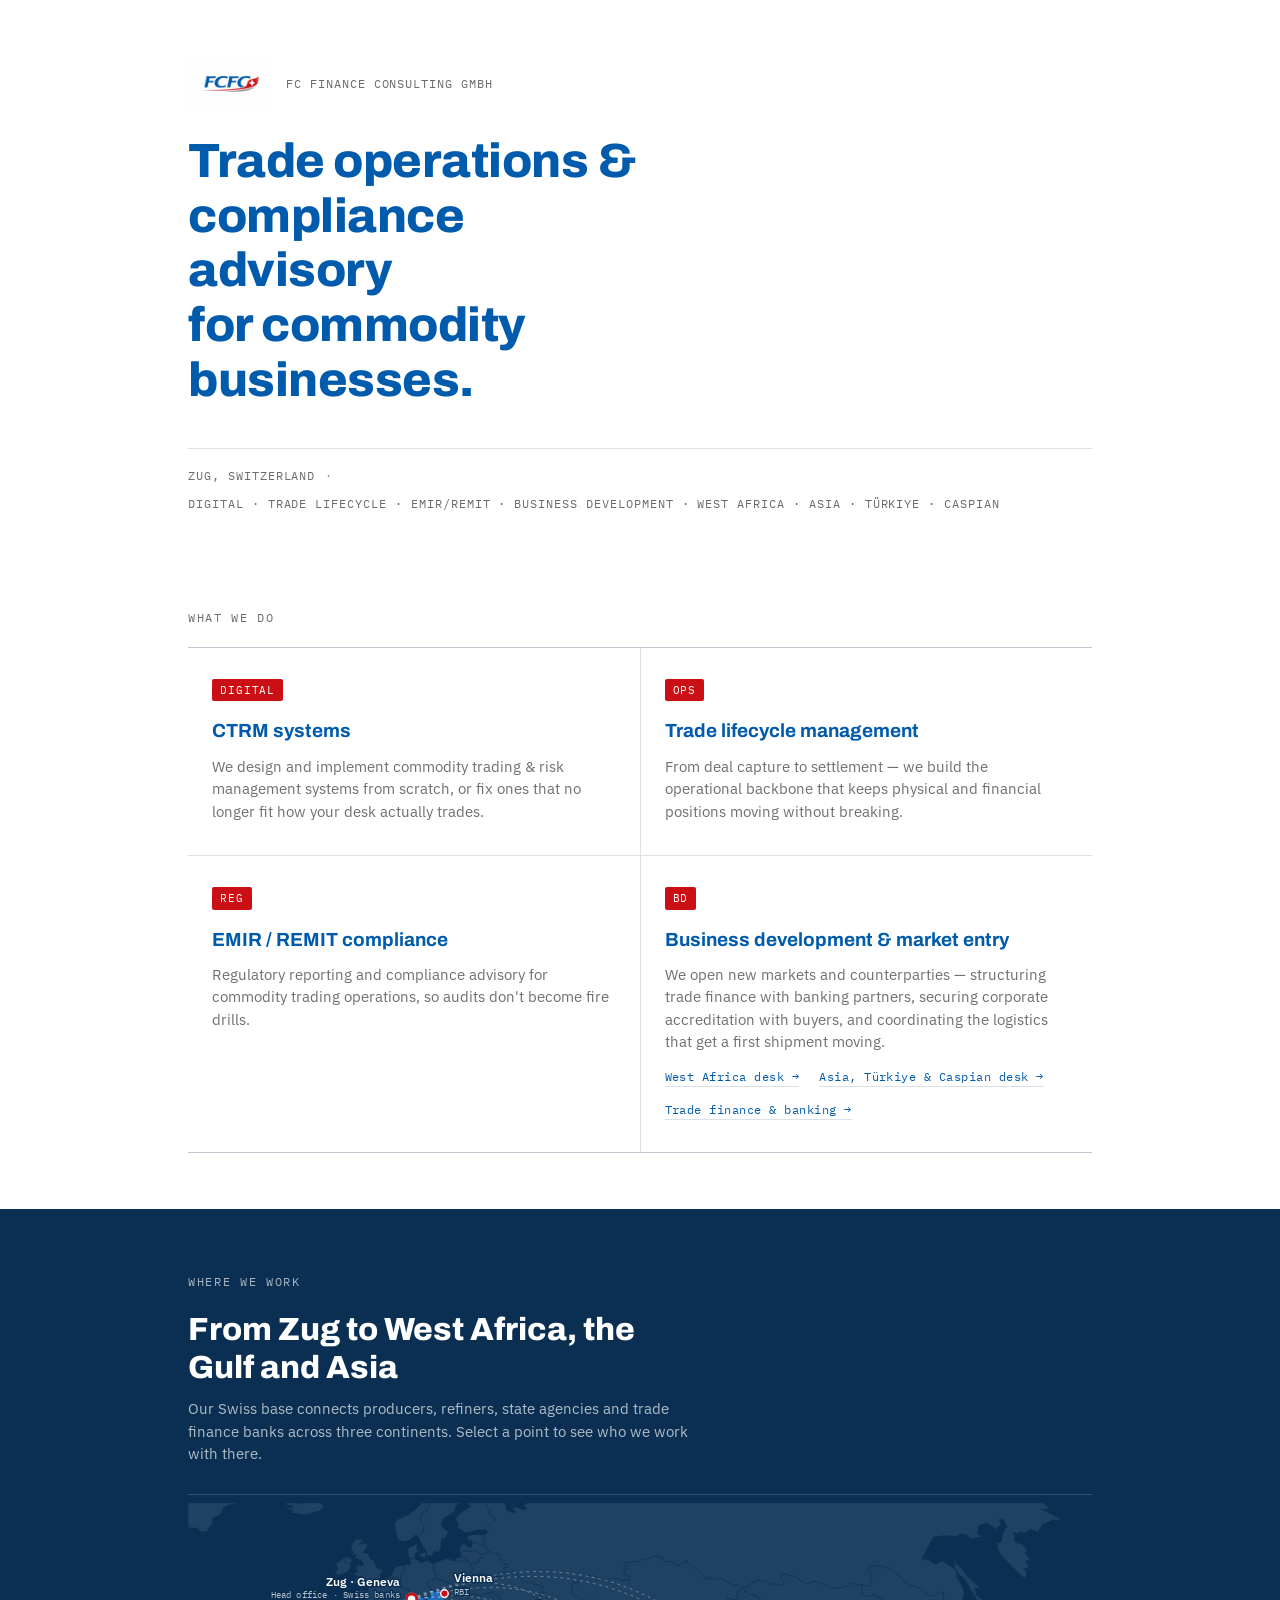
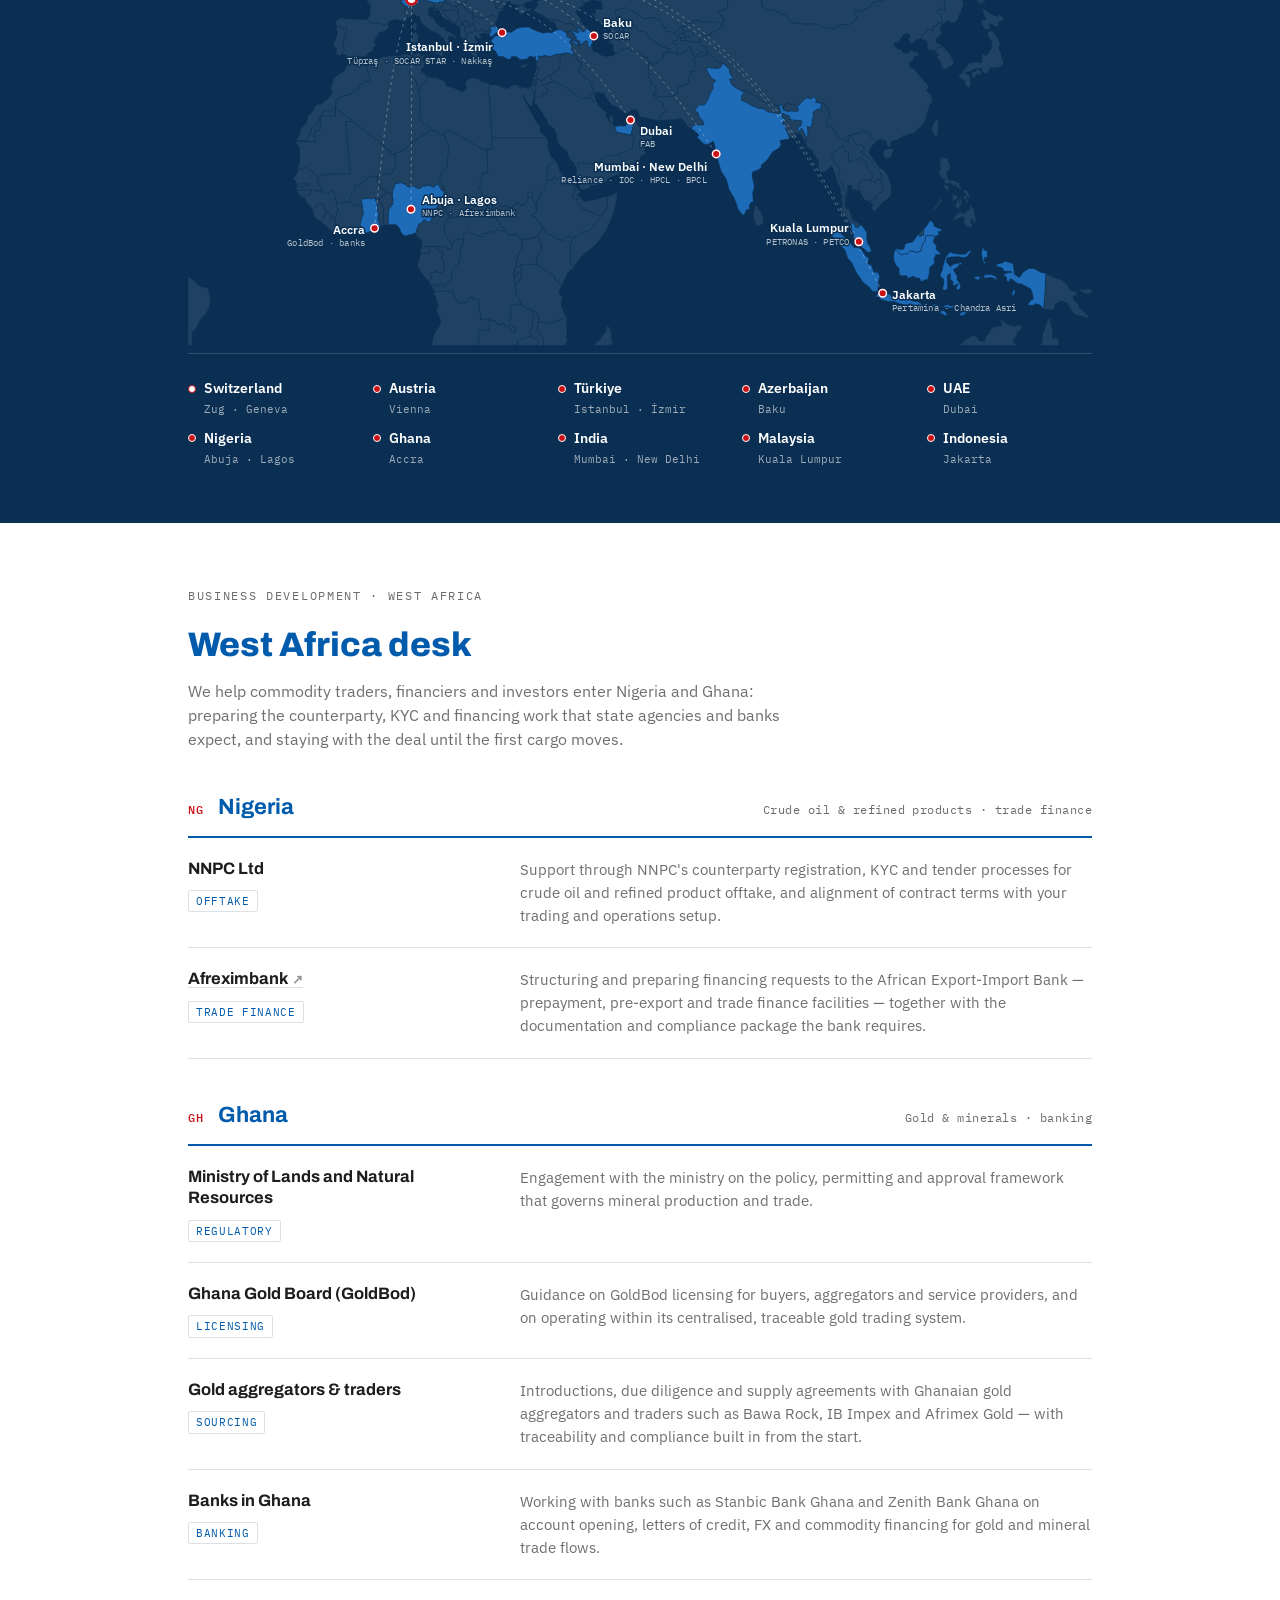
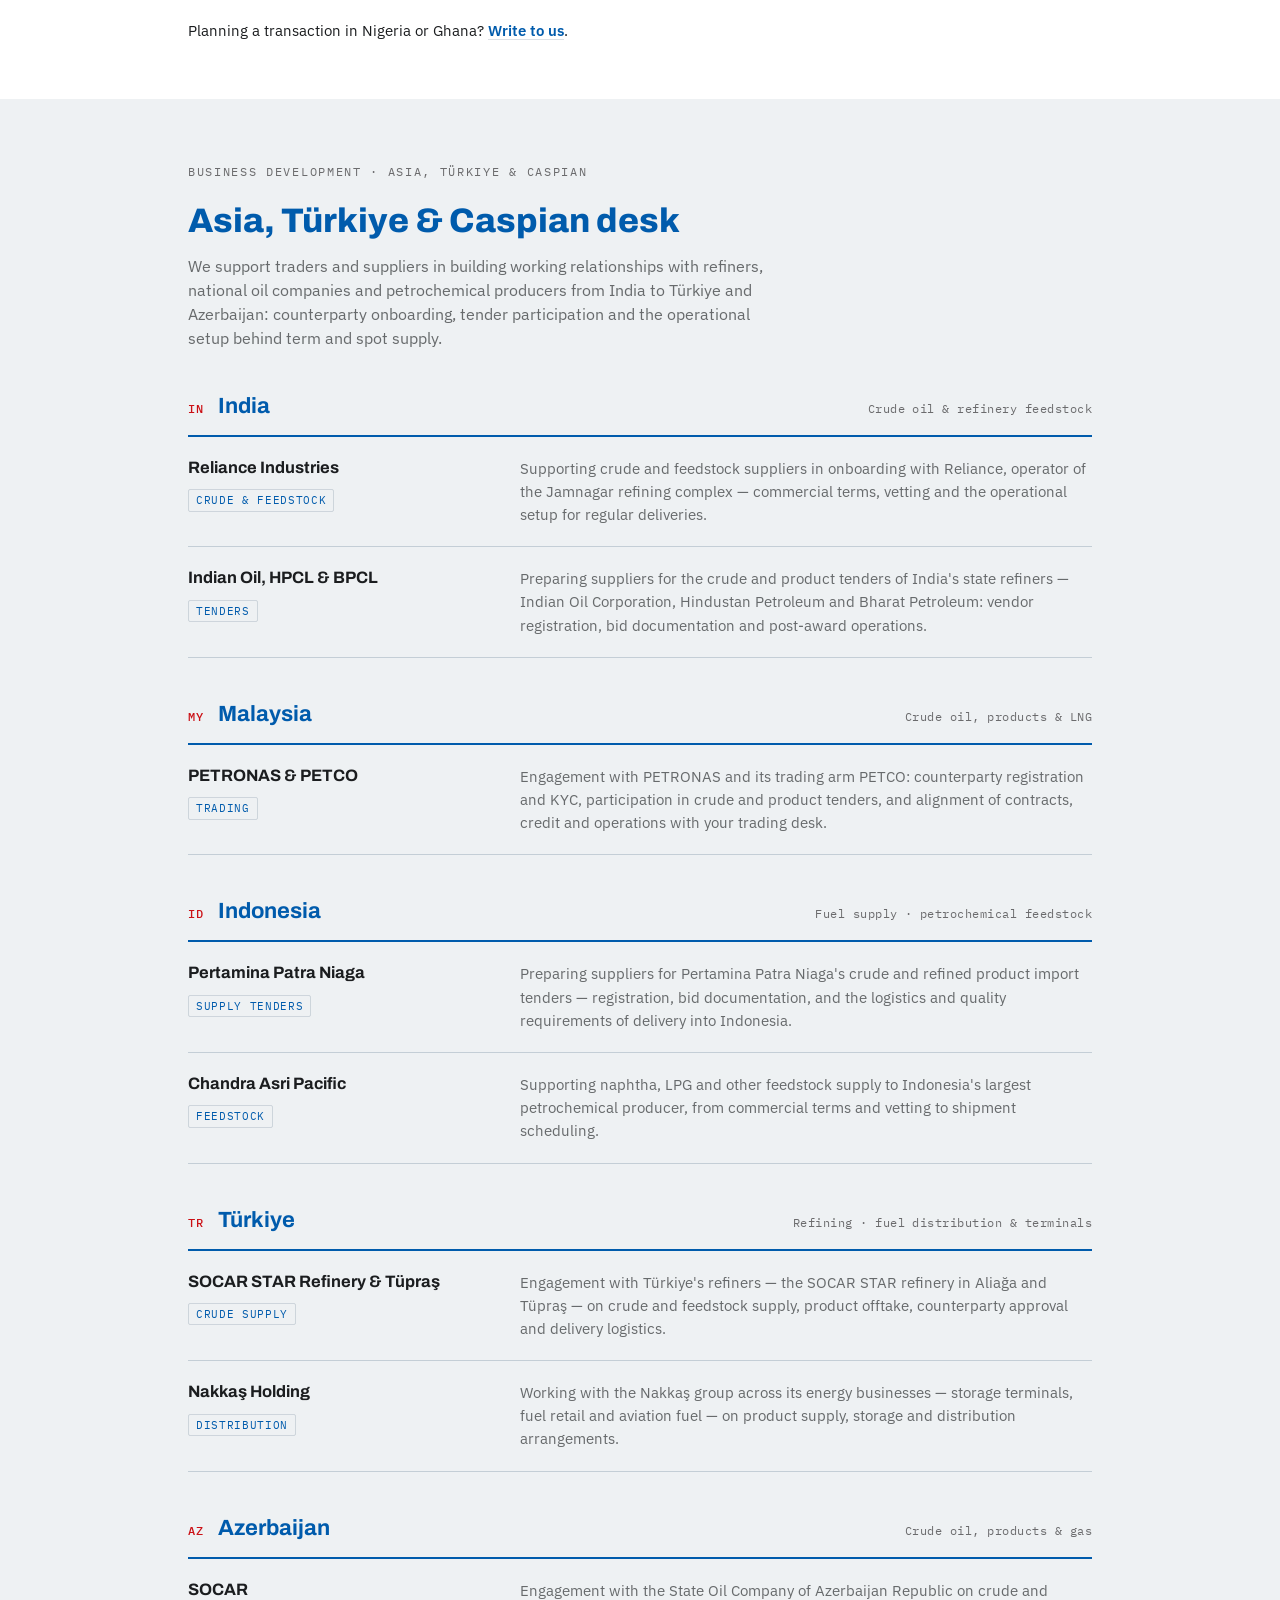
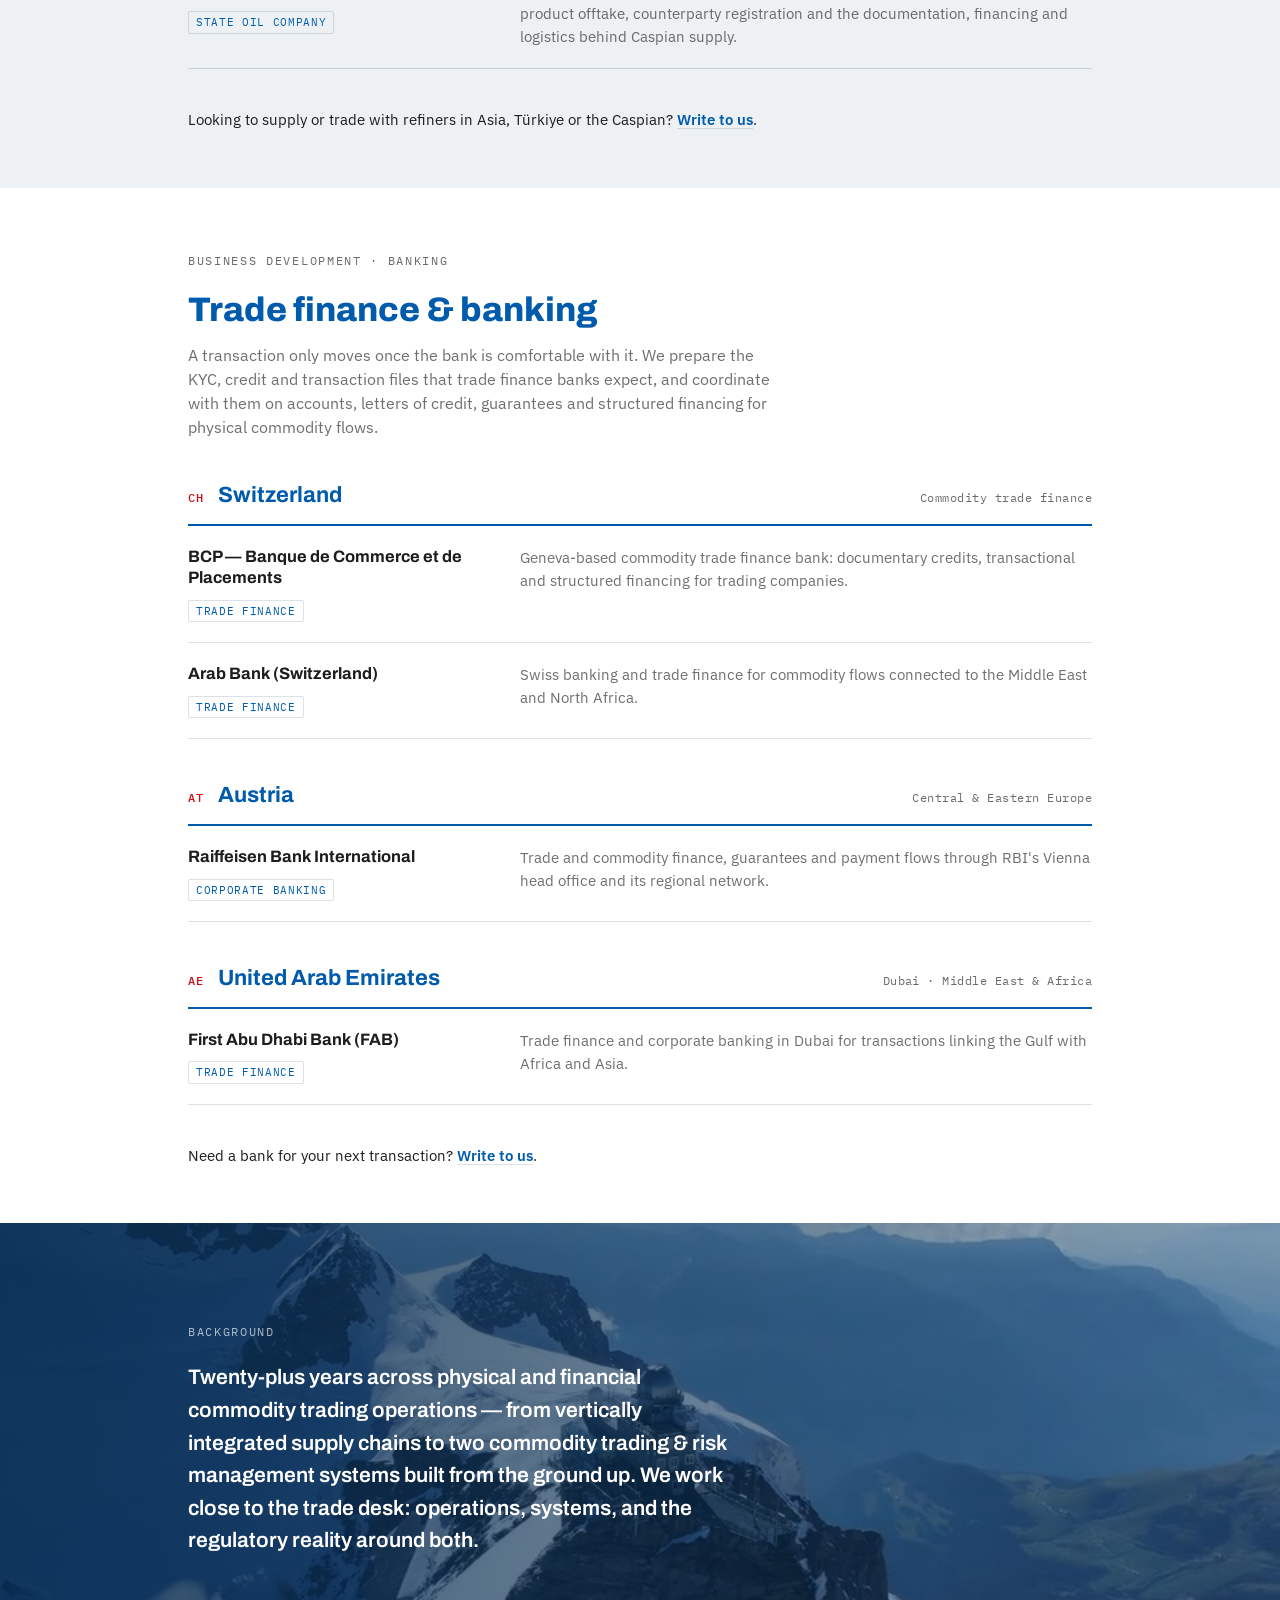
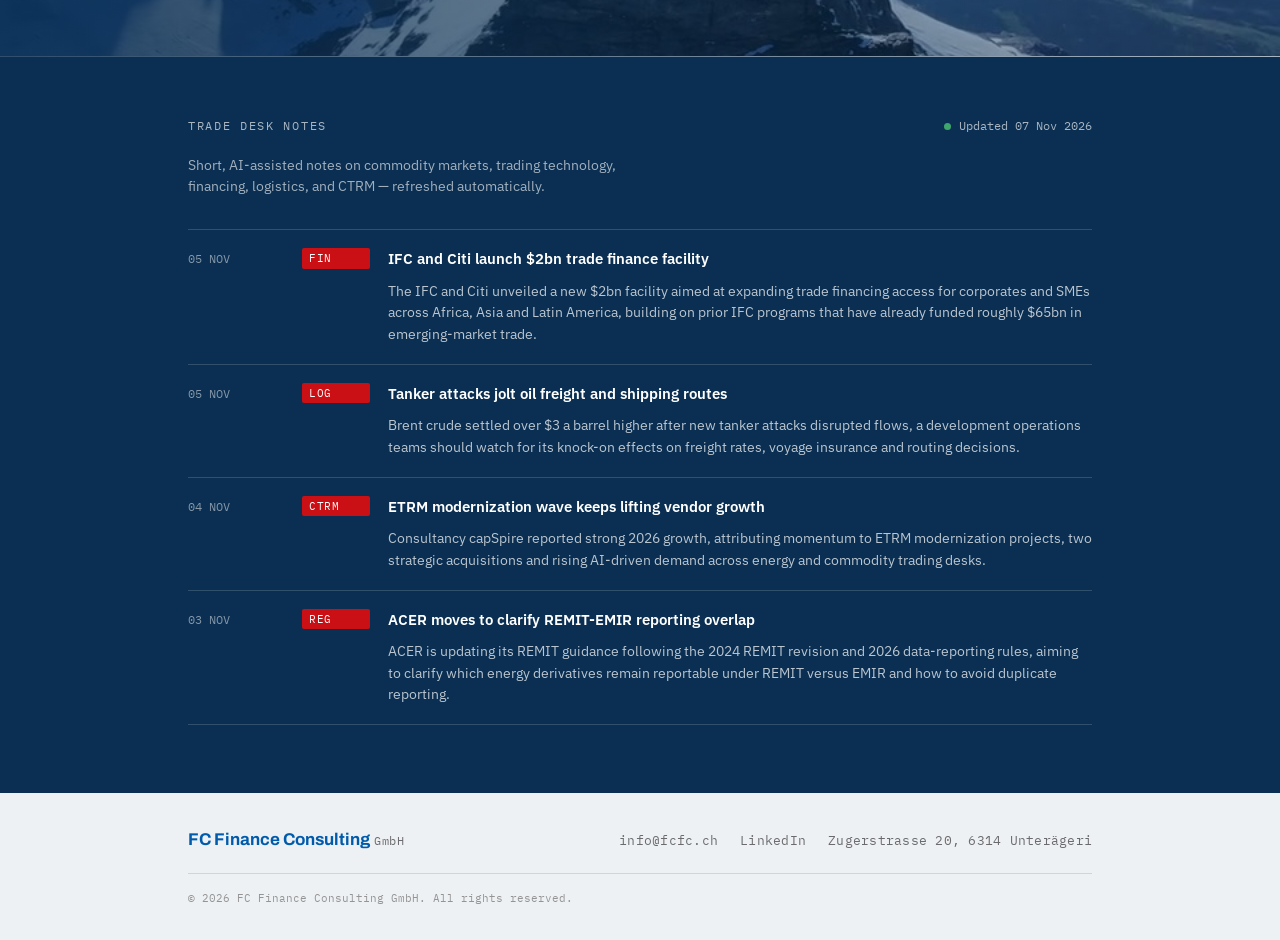
==== index.html @ 62c668e3 "Link Afreximbank to its official website Co-Authored-By: Claude Opus 5.5 <noreply@anthropic.com> Cla" ====
<!DOCTYPE html>
<html lang="en">
<head>
<meta charset="UTF-8">
<meta name="viewport" content="width=device-width, initial-scale=1.0">
<title>FC Finance Consulting GmbH — Trade Operations &amp; Compliance Advisory</title>
<meta name="description" content="FC Finance Consulting GmbH — trade operations and compliance advisory for commodity businesses. CTRM systems, trade lifecycle management, EMIR/REMIT compliance, business development in West Africa (Nigeria, Ghana) Asia (India, Malaysia, Indonesia), Türkiye and Azerbaijan; trade finance banking in Switzerland, Austria and the UAE. Zug, Switzerland.">
<link rel="preconnect" href="https://fonts.googleapis.com">
<link rel="preconnect" href="https://fonts.gstatic.com" crossorigin>
<link href="https://fonts.googleapis.com/css2?family=Archivo:wght@600;700;800&family=IBM+Plex+Sans:wght@400;500;600&family=IBM+Plex+Mono:wght@400;500&display=swap" rel="stylesheet">
<link rel="stylesheet" href="assets/style.css?v=20261107c">
<link rel="icon" href="assets/favicon/favicon.ico" sizes="any">
<link rel="icon" type="image/png" sizes="32x32" href="assets/favicon/favicon-32x32.png">
<link rel="icon" type="image/png" sizes="16x16" href="assets/favicon/favicon-16x16.png">
<link rel="apple-touch-icon" sizes="180x180" href="assets/favicon/apple-touch-icon.png">
</head>
<body>

<header class="hero">
  <div class="wrap">
    <div class="hero-top">
      <div class="brand-row">
        <img class="logo" src="assets/logo.png" alt="FCFC — FC Finance Consulting GmbH">
        <span class="logo-caption">FC Finance Consulting GmbH</span>
      </div>
      <h1 class="hero-headline">Trade operations &amp; compliance advisory<br>for commodity businesses.</h1>
    </div>
    <div class="hero-rule"></div>
    <div class="hero-meta">
      <span>ZUG, SWITZERLAND</span>
      <span class="dot">·</span>
      <span>DIGITAL · TRADE LIFECYCLE · EMIR/REMIT · BUSINESS DEVELOPMENT · WEST AFRICA · ASIA · TÜRKIYE · CASPIAN</span>
    </div>
  </div>
</header>

<main>

  <section class="services" id="services">
    <div class="wrap">
      <div class="section-label">What we do</div>
      <div class="services-grid">

        <article class="service">
          <span class="service-tag">DIGITAL</span>
          <h2>CTRM systems</h2>
          <p>We design and implement commodity trading &amp; risk management systems from scratch, or fix ones that no longer fit how your desk actually trades.</p>
        </article>

        <article class="service">
          <span class="service-tag">OPS</span>
          <h2>Trade lifecycle management</h2>
          <p>From deal capture to settlement — we build the operational backbone that keeps physical and financial positions moving without breaking.</p>
        </article>

        <article class="service">
          <span class="service-tag">REG</span>
          <h2>EMIR / REMIT compliance</h2>
          <p>Regulatory reporting and compliance advisory for commodity trading operations, so audits don't become fire drills.</p>
        </article>

        <article class="service">
          <span class="service-tag">BD</span>
          <h2>Business development &amp; market entry</h2>
          <p>We open new markets and counterparties — structuring trade finance with banking partners, securing corporate accreditation with buyers, and coordinating the logistics that get a first shipment moving.</p>
          <span class="service-links">
            <a class="service-link" href="#west-africa">West Africa desk &rarr;</a>
            <a class="service-link" href="#asia">Asia, Türkiye &amp; Caspian desk &rarr;</a>
            <a class="service-link" href="#banks">Trade finance &amp; banking &rarr;</a>
          </span>
        </article>

      </div>
    </div>
  </section>

  <section class="footprint" id="footprint">
    <div class="wrap">
      <div class="section-label light">Where we work</div>
      <h2 class="footprint-title">From Zug to West Africa, the Gulf and Asia</h2>
      <p class="footprint-sub">Our Swiss base connects producers, refiners, state agencies and trade finance banks across three continents. Select a point to see who we work with there.</p>
      <div class="map-frame">
        <svg class="map-svg" viewBox="0 0 960 470" role="img" aria-labelledby="map-title" xmlns="http://www.w3.org/2000/svg"><title id="map-title">Map of the countries and cities FC Finance Consulting works with</title><g class="m-countries"><path class="m-land" d="M370.3,383.7L371.1,384.3L389.4,396.2L389.7,399.6L396.9,405.5L394.4,412.7L394.6,416L397.8,418.1L397.9,419.6L396.5,423.2L396.7,424.9L396.3,427.7L398,431.4L399.9,437.2L401.7,438.4L397.6,441.8L392,444.1L389,444L387.1,445.8L383.6,445.9L382.3,446.7L376.3,445L372.5,445.5L371.4,437.5L369.7,434.8L368.8,433.2L363.9,432.1L361.1,430.3L357.9,429.3L355.9,428.4L353.8,426.9L351.2,419.5L348.4,416.2L347.4,412.8L348,409.8L347.1,404.4L349.2,404.2L351.1,402L353,399L354.3,397.8L354.3,395.9L353.2,394.5L352.9,392.2L354.4,391.5L354.7,388.1L352.7,384.8L354.5,384.1L360,384.1Z"/><path class="m-land" d="M156.9,216.1L156.9,216.5L156.8,217.6L156.6,226.5L140.6,226.2L140.4,241.3L135.7,241.8L134.4,244.8L135.2,253.3L115.8,253.3L114.7,255.2L115,252.7L115.1,252.8L126.2,252.3L126.8,250.2L128.9,247.5L130.8,239.4L137.8,233.1L140.3,225.7L141.8,225.2L143.5,220.6L147.6,220L149.4,220.8L151.6,220.8L153.2,219.4L156.2,219.2L156.2,216.1Z"/><path class="m-land" d="M587.4,90.5L585.5,94.3L582,94.8L584,100.5L582.4,103.1L572.8,101.2L573.2,111.5L571.2,112.8L563,115.1L570.3,125.1L567.6,126.6L569,129.9L565.9,129.1L563,127L556,126.4L548.3,126.2L546.8,126.9L539.6,124.4L537.3,125.6L537.5,129.1L529.4,127.1L526.6,127.9L526.3,130.4L523.9,131.5L518.8,135.5L517.9,139.7L516.1,139.7L514.2,137L508.3,136.8L506.1,132L503.9,132L502.8,126.2L496.2,121.9L488.5,122.4L483.3,123.2L477.7,118L473.4,115.8L465.4,111.7L464.4,111.2L453.5,114.6L458.3,136L456,136.3L451.8,131.7L448.4,130.1L443.4,131.3L441.7,133.2L441.2,131.8L441.8,129.4L440.5,127.4L434.8,125.4L431.7,120.2L428.9,118.7L428.4,116.8L432.9,117.4L432.2,113.2L435.9,112.2L440,113.1L439.6,107.5L438,103.9L433.6,104.2L429.4,102.8L424.8,105.3L420.8,106.5L418.3,105.6L418.2,102.7L414.5,98.8L411.2,99L406.6,95.1L408.3,90.8L406.7,89.7L408.9,83.5L414.2,86.7L413.8,82.6L421.4,76.5L428.2,76.4L438.9,80.2L444.7,82.5L448.7,80.1L455.7,80L462.1,82.9L462.9,81.3L469.2,81.5L469.5,78.9L461.3,75L464.7,72.3L463.4,70.7L467.1,69.3L462.8,65.5L464.2,63.6L479.7,61.7L481.3,60.3L491.4,58.3L494.4,56L502.5,57.2L506,62.9L510,61.5L516.2,63.4L517,66.5L521,66.2L529.8,60.9L528.9,62.7L536.1,66.9L551.4,81.1L552.6,78.2L559.9,81.4L565.7,80L568.5,81L571.9,84.3L575.4,85.4L578.3,87.8L583.7,87Z"/><path class="m-land" d="M458.3,136L453.5,114.6L464.4,111.2L465.4,111.7L473.4,115.8L477.7,118L483.3,123.2L488.5,122.4L496.2,121.9L502.8,126.2L503.9,132L506.1,132L508.3,136.8L514.2,137L516.1,139.7L517.9,139.7L518.8,135.5L523.9,131.5L526.3,130.4L527.8,131L524.9,134.7L528.9,136.9L531.8,135.5L538.1,138.6L533.2,142.8L529.5,142.2L527.7,142.3L526.6,140.7L526.9,138L521,139.4L520.5,143.1L519,146.3L515,146.1L514.4,148.6L518.2,150L520.2,154.4L518.9,160.3L515,159.1L512.4,159L511.8,155.4L505,152.9L499.4,150.1L495.8,147.3L489.6,143.3L486,137.3L484.2,136.2L479.2,136.5L477.2,135.3L475.7,130.7L468.8,127.6L465.6,131L462.1,133L463.5,135.9Z"/><path class="m-land" d="M910.9,393.3L919.6,397.4L928.7,400.7L932.1,403.7L934.7,406.6L935.3,410.1L943.4,413.7L944.4,416.8L939.7,417.4L940.5,421.3L944.7,425.1L947.3,431.4L950.2,431.2L949.7,433.7L953.5,434.7L951.9,435.8L956.9,438.3L956.1,440L952.8,440.4L951.7,438.9L947.5,438.2L942.5,437.4L939,433.6L936.5,430.4L934.4,425.3L928.1,422.7L923.7,424.4L920.4,426.3L920.6,430.6L916.5,432.7L913.8,431.7L908.6,431.4L910.1,412.4ZM960,394.3L959.7,394.2L960,393.8L960,394.3ZM960,413.2L959.1,413.7L956.4,415.1L953.7,415L949.7,413.4L947,411.7L947.5,409.9L952,410.8L954.8,410.3L955.7,407.5L956.4,407.4L956.7,410.5L959.6,410L960,409.5L960,413.2Z"/><path class="m-active" d="M910.9,393.3L910.1,412.4L908.6,431.4L904.6,426.6L899.6,425.5L898.2,427.1L891.8,427.3L894.3,422.5L897.6,420.9L896.8,414.6L894.7,409.7L885.2,404.7L881.1,404.2L873.7,398.8L872.1,401.7L870.1,402.2L869.1,400L869.2,397.5L865.4,394.6L870.9,392.5L874.5,392.6L874.1,391.1L866.7,391.1L864.8,387.6L860.3,386.5L858.2,383.6L865,382.2L867.6,380.3L875.7,382.7L876.5,384.9L877.7,394.3L882.8,397.8L887.2,391.6L893.1,388.1L897.6,388.1L901.9,390.1L905.5,392.2ZM827.9,430.1L828.3,431.3L828.2,433L824.5,437.4L820.1,438.7L819.5,438L820.2,436L822.7,432.4ZM875.4,418.4L875.2,414L876.2,411.9L877.4,410L878.4,411.7L878.2,414.5ZM793.9,354L791.2,359.2L795.1,364.8L794.3,367.5L800,372.9L794,373.6L792.4,377.5L792.6,382.8L787.7,386.8L787.4,392.7L785.2,401.6L784.5,399.5L778.7,402.1L776.8,398.6L773.2,398.2L770.8,396.4L764.7,398.5L763,395.6L759.6,396L755.5,395.3L754.9,387.4L752.4,385.8L750,380.8L749.3,375.7L749.8,370.3L752.8,366.4L753.7,370.3L757.2,373.6L760.4,372.4L763.7,372.9L766.6,369.9L769,369.4L773.8,371L777.9,369.8L780.3,361.7L782.2,359.6L783.7,353L789.5,353ZM852.2,394.5L857.7,396.2L859.4,400.7L855.2,398.3L851,397.8L848.1,398.2L844.6,398L845.9,394.7ZM839.4,400.3L835.9,399.2L835,396.7L840.2,396.4L841.3,398.3ZM845,365.4L845.4,368.6L848.4,369.1L848.9,371.5L848.7,376.6L846.1,376.1L845.3,379.6L847.4,382.7L846,383.4L844,379.7L842.4,372.2L843.4,367.6ZM819.9,373L825.7,372.8L830.6,368.5L831.5,369.8L827.5,375.6L823.7,376.8L818.8,375.6L810.4,375.9L806,376.8L805.3,381.2L809.8,386.4L812.5,383.7L821.9,381.7L821.5,384.4L819.3,383.6L817.1,387L812.6,389.3L817.2,396.8L816.2,398.8L820.5,405.5L820.2,409.3L817.5,411.1L815.6,409L818.3,404.2L813.2,406.5L812,404.9L812.8,402.6L809.3,399.2L809.8,393.5L806.4,395.3L806.6,402.1L806.4,410.4L803.2,411.3L801.1,409.6L802.8,404.2L802.2,398.6L800.1,398.5L798.7,394.5L800.8,390.7L801.6,386L804.2,377.2L805.3,374.8L809.5,370.5L813.5,372.2ZM803.6,438.1L797.3,434L802.1,432.8L804.6,434.6L806.2,436.4L805.7,438ZM809.8,428L813.2,427.6L817.9,425.4L816.9,428.7L809.2,430.4L802.5,429.6L802.7,427.5L806.8,426.3ZM794.4,427L797.5,426.5L798.6,429L792.7,430.2L789.1,431L786.4,430.9L788.4,427.6L791.2,427.5L792.7,425.4ZM745.9,415.7L746.5,417.7L756.1,418.3L757.4,415.9L766.5,418.7L768.1,422.5L775.6,423.6L781.5,427.1L775.6,429.3L770.2,426.9L765.7,427.1L760.5,426.7L755.9,425.6L750.2,423.4L746.5,422.8L744.4,423.5L735.3,421.1L734.6,418.6L730,418.2L733.8,412.6L739.9,412.9L743.8,415.2ZM726.1,384.5L726.9,388.5L728.6,391.8L732.3,392.3L734.7,396L733.2,403.3L732.6,412.3L727,412.5L723,407.6L716.7,402.8L714.7,399.3L711,394.5L708.6,390.1L704.8,381.9L700.4,377.1L698.9,372L696.9,367.5L692.3,363.8L689.6,358.8L685.7,355.5L680.2,349.1L679.7,346.1L682.9,346.4L690.8,347.5L695.4,353.2L699.5,357.2L702.3,359.6L707.2,365.9L712.4,366L716.7,370L719.6,374.9L723.5,377.5L721.4,382.3L724.3,384.3Z"/><path class="m-land" d="M347.1,404.4L348,409.8L347.4,412.8L348.4,416.2L351.2,419.5L353.8,426.9L351.9,426.3L345.1,427.3L343.7,428L342.2,431.7L343.3,434.3L342.2,441.2L341.4,447.1L342.8,448.1L346.2,450.4L347.6,449.3L347.8,455.6L344,455.6L342.1,452.4L340.3,449.9L336.4,449.1L335.4,446L332.3,447.9L328.3,447L326.7,444.4L323.5,443.8L321.1,444L320.9,442.2L319.2,442L316.9,441.7L313.8,442.5L311.6,442.4L310.3,442.9L310.7,436L309.1,433.8L308.8,430.2L309.6,426.7L308.6,424.4L308.5,420.7L302.4,420.8L302.9,418.7L300.3,418.7L300,419.7L296.9,420L295.6,423.4L294.8,424.8L292.1,424L290.4,424.8L287.1,425.3L285.2,422.2L284,420.3L282.6,416.8L281.4,412.5L266.5,412.4L264.7,413.1L263.3,413L261.2,413.8L260.5,412L261.8,411.4L262,408.8L262.8,407.3L264.6,406.1L266,406.7L267.7,404.4L270.5,404.5L270.8,406.1L272.6,407.2L275.6,403.5L278.6,400.7L279.9,398.8L279.7,394L281.9,388.3L284.2,385.3L287.6,382.5L288.2,380.6L288.3,378.5L289.1,376.5L288.8,373.1L289.5,368L290.4,364.3L291.9,361.2L292.2,357.7L292.6,353.6L294.6,350.6L297.3,348.7L301.5,350.7L304.7,352.9L308.4,353.5L312.1,354.6L313.6,351.1L314.3,350.6L316.6,351.2L322.2,348.3L324.2,349.5L325.9,349.3L326.6,347.9L328.5,347.4L332.3,348L335.5,348.2L337.1,347.6L340.3,352.4L342.5,353.1L343.9,352.1L346.2,352.5L349,351.3L350.2,353.8L354.7,357.6L354.5,364.5L356.5,365.3L354.9,367.3L352.9,368.9L351,371.9L350,374.6L349.7,379.3L348.5,381.6L348.5,386L347,387.6L346.8,391.1L346.1,391.5L345.6,394.7L346.9,397.4Z"/><path class="m-land" d="M409.1,388L406.1,383.1L406,361.9L410.3,355.2L411.7,353.4L414.9,353.3L419.3,349.2L425.9,348.9L439.7,331.4L443.1,326.5L445.2,322.9L445.1,319.9L444.8,313.9L444.8,311.5L444.8,311.4L446.4,311.3L448.7,310.5L451.3,309.9L453.6,307.9L455.5,307.8L455.7,309.5L455.4,312.9L455.5,315.9L454.5,318.1L453.4,324.4L451.2,330.9L448.3,338.4L444.2,346.9L440,353.5L434.2,361.5L429.1,366.2L421.6,372L416.9,376.4L411.4,383.5L410.2,386.6Z"/><path class="m-land" d="M396.9,405.5L389.7,399.6L389.4,396.2L371.1,384.3L370.3,383.7L370.2,377.5L371.7,375.1L374.2,371.3L376,367L373.7,360.3L373.1,357.4L370.7,353.3L373.7,349.8L377.1,346L379.7,346.9L379.8,350.2L381.5,352.1L385,352.1L391.5,357.1L393.1,357.2L394.3,357L395.4,357.7L398.8,358.2L400.2,355.7L404.8,353.3L406.9,355.2L410.3,355.2L406,361.9L406.1,383.1L409.1,388L405.5,390.3L404.3,392.7L402.4,393.2L401.6,397.3L400,399.6L398.9,403.5Z"/><path class="m-land" d="M322.8,330L318.9,327.5L317.1,325.8L316.8,324L317.5,321.6L317.5,319.2L314.5,315.5L313.9,313L313.9,311.6L312,309.9L311.9,306.5L310.8,304.2L309.1,304.5L309.5,302.4L310.7,300L310.1,297.5L311.7,295.7L310.6,294.4L311.9,290.7L314,286.4L318.4,286.8L317.3,263.6L317.3,261.1L323,261.1L322.5,249.3L342.3,249.3L361.5,249.3L381,249.3L383,255.1L382,256.2L383.1,262.2L385.3,269.2L387.3,270.7L390.1,272.8L387.8,276.2L384.2,277.2L382.7,279L382.4,282.9L380.6,291.5L381.3,293.8L380.7,298.8L378.9,304.6L375.9,307.5L373.9,312L373.5,314.4L371.2,316L369.9,322.1L370.1,327.4L369.9,322.8L369.2,322.7L369.2,319.8L368.5,317.8L365.9,315.5L365.2,311.3L365.6,306.9L363.3,306.5L363,307.8L360,308.1L361.2,309.9L361.8,313.4L359.1,316.6L356.7,320.8L354.1,321.4L349.8,318L348,319.2L347.5,320.9L344.9,322L344.8,323.2L339.8,323.2L339,322L335.4,321.8L333.6,322.8L332.2,322.3L329.6,318.9L328.7,317.3L325.1,318.1L323.7,320.8L322.5,326L320.8,327.1L319.3,327.8Z"/><path class="m-land" d="M317.3,263.6L318.4,286.8L314,286.4L311.9,290.7L310.6,294.4L311.7,295.7L310.1,297.5L310.7,300L309.5,302.4L309.1,304.5L310.8,304.2L311.9,306.5L312,309.9L313.9,311.6L313.9,313L310.7,314L308.2,316.4L304.7,322.8L300,325.5L295.1,325.1L293.7,325.6L294.3,327.7L291.7,329.8L289.6,332L283.2,334.3L282,332.9L281.1,332.8L280.2,334.3L276.1,334.8L276.8,333.2L275.2,329.2L274.5,326.7L272.3,325.7L269.3,322.3L270.3,319.6L272.6,320.2L274,319.7L276.8,319.8L274,314.5L274.2,310.6L273.8,306.7L271.7,303L272.2,300.2L269,300.1L268.9,296.3L266.8,294.1L268.8,286.4L275.1,280.9L275.2,273.3L276.8,261.3L277.8,258.8L275.7,256.8L275.6,254.9L273.7,253.4L272.2,244.3L277.1,241.1L297.2,252.3Z"/><path class="m-land" d="M297,61.8L289.1,61.9L283.7,61.3L284.4,58.8L290.1,57.1L294.7,58L296.7,58.9L296.4,60.4ZM817,65.3L822.4,70.6L826.2,76.1L831.9,81.8L843,91.8L835.2,90L837.7,98.2L845.7,104L848,108L842.5,104.6L842.2,109L838.5,104.2L835.6,98.6L831.2,92.5L829.5,88.2L824.6,80.7L818.3,75.1L813.3,67.5L815.5,65L811.9,62.4L813.2,61.6ZM335.9,0L336.4,0.2L337.2,2.6L338.6,7.9L344.1,9.4L347.6,10.8L347.5,8.3L344.6,6.1L346.6,4.1L357,7.3L360.1,6.1L356.4,2.3L360,0L908.4,0L908.4,0L914.4,5L914.4,5L914.4,5L914.4,5L911.9,7.2L906.3,6.9L913.1,9.6L920.3,13.9L923.7,15.3L926.6,17.4L927.1,18.8L918.3,17.7L911.2,21.6L908.2,22.3L905.8,26L903.2,29.2L904.1,31.6L894.5,28L887.9,32.1L884.1,30.2L882.3,32.4L876.1,31.7L878.1,35.2L877.9,40.4L880.1,42.6L886,43.8L892.5,51.7L888.8,52L890.9,56.5L894.7,58.9L889.6,61.7L893.3,68.1L887.9,69.4L891,75.1L888.7,80.3L884.1,76.5L876,68.3L863.7,56L859.3,48.4L860.1,45.2L858.1,42.7L863.5,41.4L864.8,34.7L866.8,29.2L870,25L865.9,17.5L861.4,18L863.3,22.3L858.5,28.1L848.9,21.6L840.1,23.4L838,32.3L844.4,35.6L836.4,37L830.4,37.5L827.3,33.7L820.1,32.8L817.3,35.5L803.8,34.6L791.4,36.1L786.2,46.7L779.4,59.6L786.6,60.3L791.2,63.8L796.3,65L797.1,62.2L802.1,62.6L812.7,68.7L816.2,73.4L816.6,79L820.7,85.8L824.5,94.8L822.7,103.1L823.6,107.1L821.2,113.8L818.7,120.4L817.6,123.9L813.2,127.2L810.3,127.3L806,124.5L802,128.7L802.2,130.7L802.2,130.7L801.1,129.7L799.6,126.7L801.8,126.6L799,119.7L795.2,114.8L798,112.7L804.1,113.8L804.1,108.2L802,101.9L802.6,99.8L801.9,94.7L795.5,96.3L792.9,98.6L786.1,98.6L781.2,93.2L773.6,89.2L764.8,87.4L759.8,81.9L756.2,78.4L753.1,76L746.9,70.3L741.8,68.3L734.2,66.6L728.6,66.8L723.8,67.8L721.9,70.6L725.1,71.9L727,75L725.6,76.8L725,82.7L726.5,85.2L722.2,88.8L715.7,86.7L710.7,87.1L707.4,85.2L704.4,84.6L700,88.6L694.6,89.6L691.3,91L685.2,90L681.1,90.1L677,87.2L671.3,84.5L666.5,83.7L661.3,84.5L657.6,85.5L650.2,83.1L647.3,78.9L641.4,77.5L637.1,76.8L631.1,74.5L629.3,80.3L632.7,83.6L630.2,87.6L623.1,86.2L618.6,86L614.5,83.3L609.9,83.2L605.3,81.5L599.7,84.2L593.3,89L589,90L587.4,90.5L583.7,87L578.3,87.8L575.4,85.4L571.9,84.3L568.5,81L565.7,80L559.9,81.4L552.6,78.2L551.4,81.1L536.1,66.9L528.9,62.7L529.8,60.9L521,66.2L517,66.5L516.2,63.4L510,61.5L506,62.9L502.5,57.2L494.4,56L491.4,58.3L481.3,60.3L479.7,61.7L464.2,63.6L462.8,65.5L467.1,69.3L463.4,70.7L464.7,72.3L461.3,75L469.5,78.9L469.2,81.5L462.9,81.3L462.1,82.9L455.7,80L448.7,80.1L444.7,82.5L438.9,80.2L428.2,76.4L421.4,76.5L413.8,82.6L414.2,86.7L408.9,83.5L406.7,89.7L408.3,90.8L406.6,95.1L411.2,99L414.5,98.8L418.2,102.7L418.3,105.6L420.8,106.5L419.4,110L415.2,110.9L411.9,116.8L417,122.3L417.3,126.2L423.6,133.1L421.2,135.4L420.7,136.9L418.6,136.5L414.8,133L413.5,132.8L410.3,131.4L408.5,129L404,127.8L401.4,128.7L400.4,127.7L393.7,124.9L386.8,123.9L382.7,123L382.3,123.6L375.7,118.8L370.2,116.6L365.7,113.2L368.9,112.3L371.9,107.5L369,105.2L375.3,102.8L374.9,101.6L371,102.5L370.8,100L372.8,98.4L377.1,98L377.4,96.1L375.9,92.9L377.2,89.9L376.8,88.3L369.9,86.4L367.4,86.5L364.2,83.9L360.9,84.8L355,82.8L354.9,81.7L352.9,79.2L349.4,78.9L348.7,77.2L349.6,76.1L346.3,72.9L341.9,73.4L340.5,73.2L339.6,74.4L337.9,74.2L336.3,70.6L335,68.8L335.8,68.3L339.3,68.4L340.8,67.2L339.3,65.8L336.2,64.8L336.3,63.8L334.4,62.8L331.1,59.1L331.8,57.7L330.9,55.1L326.6,53.8L324.4,54.4L323.6,53.1L318.9,51.7L317,48.5L316.3,45.8L314.1,44.6L315.6,42.9L313.6,37.8L316,34.7L315.3,33.8L319.5,30.9L314.7,28.3L322.3,21.6L325.5,18.5L326.5,15.9L319.9,12.3L320.9,8.9L316.5,5.1L318.3,0.7L317.6,0L335.9,0ZM350.4,109L351.4,107.6L354.8,108.8L356.3,109L357,110.2L357.7,110.4L357.9,110.8L360.3,112.2L364.9,111.9L364.3,113.9L359.4,114.9L353.7,118.3L351,117.1L351.7,114.4L346.5,112.7L347.1,111.6L351.2,109.7Z"/><path class="m-land" d="M257.6,0L253,5.9L254.6,7.7L253.4,9.7L249.5,9.7L247.2,14.5L248,21.5L250.8,24.1L249.9,30.4L246.7,34L245.1,37.1L242.1,33.8L234.2,40.1L228.6,41.3L222.8,38.6L221.1,32.8L219.4,20.6L223,17.2L233.5,12.8L241.1,7.5L247.8,0.3L248.1,0L257.6,0Z"/><path class="m-land" d="M53.8,0L53.1,0.1L47.5,1.3L41.5,2.5L37.3,5.7L36.3,9.3L33.3,12.7L25.7,16.8L26.2,20.9L23.3,25.3L19.8,30.5L13.9,30.8L9,26.5L0.8,26.4L0,25.7L0,0Z"/><path class="m-land" d="M827.9,430.1L828.6,428.7L833,427.4L836.6,427.2L838.2,426.5L840,427.2L838.1,428.8L832.6,431.4L828.2,433L828.3,431.3Z"/><path class="m-land" d="M0,396.7L4.8,399.8L11.3,406.3L15.2,408L19.5,408.2L21.4,410.1L23.2,417.5L24.1,421.1L22.4,430.7L19.9,434.5L13.1,442.7L10.1,449.3L6.6,454.4L5.3,454.5L4.1,458.8L5,469.8L4.9,470L0,470Z"/><path class="m-land" d="M226.5,89.1L228.7,90.6L235.1,91.6L233,95.5L232.6,99.6L231.4,100.5L229.3,100L229.5,101.5L226.3,104.7L226.3,107.3L228.4,106.4L230,108.9L229.9,110.5L231.3,112.7L229.8,114.4L231.1,118.9L233.6,119.6L233.1,122.1L229.1,125.4L220,123.8L213.3,125.7L212.8,129.2L207.5,130L202.3,127.3L200.6,128.6L192.2,126L190.4,123.7L192.8,120.2L193.7,108.8L189.1,102.7L185.8,99.8L179,97.7L178.6,93.5L184.4,92.3L191.9,93.7L190.5,87.3L194.7,89.7L205,85.3L206.3,80.7L210.1,79.6L210.8,81.5L212.8,81.6L214.9,83.9L218.1,86.6L220.3,86.1L224.3,88.7L225.3,89.2ZM239.3,128.3L242.2,126.1L243.2,131.1L241.8,135.6L239.7,134.4L238.5,130.5Z"/><path class="m-land" d="M346,470L346.5,469.6L350.3,468.8L350.4,470L346,470Z"/><path class="m-land" d="M115.4,298.7L113.4,294.1L111,292L113.2,290.9L115.7,286.8L116.9,283.8L118.7,281.9L121.2,282.4L123.6,281.1L126.4,281.1L128.8,282.8L132,284.3L135,288.6L138.2,292.7L138.4,296.3L139.3,299.7L141.2,301.3L141.6,303.6L141.4,305.4L140.6,305.7L137.9,305.3L137.5,305.9L136.4,306L132.8,304.6L130.4,304.6L121.2,304.3L119.8,305L118.1,304.8L115.5,305.7L114.7,301.2L119.3,301.4L120.5,300.6L121.4,300.5L123.3,299.2L125.4,300.4L127.6,300.5L129.8,299.2L128.8,297.5L127.1,298.5L125.6,298.4L123.6,297L122,297.1L120.9,298.5Z"/><path class="m-land" d="M141.4,305.4L141.6,303.6L141.2,301.3L139.3,299.7L138.4,296.3L138.2,292.7L139.9,291.6L140.8,288.2L142.4,288L145.9,289.6L148.7,288.5L150.6,288.9L151.4,287.6L171.4,287.5L172.6,283.4L171.7,282.7L169.5,257.3L167.5,232L175,231.9L191.4,244.7L208.1,257.5L209.3,260.3L212.4,261.9L214.7,262.9L214.8,266.6L220.3,266.1L220.4,279.6L217.7,283.5L217.2,287.1L212.8,288L206,288.5L204.2,290.6L201,290.8L197.8,290.9L196.5,289.7L193.7,290.6L189.1,293L188.1,294.8L184.2,297.5L183.5,299L181.4,300.2L179,299.4L177.7,300.8L176.9,304.8L172.9,309.7L173,311.7L171.6,314.1L171.9,317.5L169.9,318.4L168.7,319.1L167.9,316.6L166.5,317.3L165.6,317.2L164.7,318.9L160.8,318.8L159.4,317.9L158.7,318.5L157.2,316.8L157.5,315.1L156.9,314.4L155.8,314.9L156,313L157,311.5L155,309.1L154.4,307.5L153.3,306.2L152.3,306L151.1,306.9L149.5,307.6L148.1,308.9L145.9,308.4L144.6,306.9L143.7,306.8L142.4,307.5L141.6,307.5Z"/><path class="m-land" d="M114.7,255.2L115.8,253.3L135.2,253.3L134.4,244.8L135.7,241.8L140.4,241.3L140.6,226.2L156.6,226.5L156.8,217.6L175,231.9L167.5,232L169.5,257.3L171.7,282.7L172.6,283.4L171.4,287.5L151.4,287.6L150.6,288.9L148.7,288.5L145.9,289.6L142.4,288L140.8,288.2L139.9,291.6L138.2,292.7L135,288.6L132,284.3L128.8,282.8L126.4,281.1L123.6,281.1L121.2,282.4L118.7,281.9L116.9,283.8L116.6,280.6L118,277.7L118.8,272.2L118.4,266.4L117.9,263.5L118.4,260.6L117.2,257.8Z"/><path class="m-land" d="M212.6,341.6L208.5,342.2L207.2,338.2L207.5,324.8L206.4,323.6L206.2,320.7L204.5,318.7L203,316.9L203.6,313.9L205.3,313.2L206.3,310.6L208.8,310.1L209.9,308.3L211.6,306.6L213.4,306.6L217.2,310L217,311.9L218.2,315.4L217.2,317.8L217.7,319.3L215.3,322.9L213.7,324.7L212.8,328.4L212.9,332.1Z"/><path class="m-land" d="M272.2,244.3L273.7,253.4L275.6,254.9L275.7,256.8L277.8,258.8L276.8,261.3L275.2,273.3L275.1,280.9L268.8,286.4L266.8,294.1L268.9,296.3L269,300.1L272.2,300.2L271.7,303L270.3,303.3L270.2,305.2L269.3,305.3L265.8,298.9L264.6,298.6L260.7,301.9L256.8,300.2L254.1,299.9L252.7,300.7L249.7,300.5L246.8,303L244.3,303.2L238.2,300.1L235.8,301.6L233.3,301.5L231.4,299.3L226.3,297.1L221,297.8L219.7,299L219,302.4L217.5,304.8L217.2,310L213.4,306.6L211.6,306.6L209.9,308.3L210,304.3L204.2,303L204.1,300.2L201.2,296.3L200.6,293.7L201,290.8L204.2,290.6L206,288.5L212.8,288L217.2,287.1L217.7,283.5L220.4,279.6L220.3,266.1L227.2,263.4L241.4,251.9L258.1,240.7L266,243.2L268.8,246.5Z"/><path class="m-active" d="M212.6,341.6L212.9,332.1L212.8,328.4L213.7,324.7L215.3,322.9L217.7,319.3L217.2,317.8L218.2,315.4L217,311.9L217.2,310L217.5,304.8L219,302.4L219.7,299L221,297.8L226.3,297.1L231.4,299.3L233.3,301.5L235.8,301.6L238.2,300.1L244.3,303.2L246.8,303L249.7,300.5L252.7,300.7L254.1,299.9L256.8,300.2L260.7,301.9L264.6,298.6L265.8,298.9L269.3,305.3L270.2,305.2L272.2,307.5L271.7,308.6L271.4,310.5L267.3,315L266,318.8L265.3,321.8L264.2,323.1L263.3,327.2L260.6,329.6L259.8,332.6L258.7,334.9L258.3,337.4L254.8,339.3L252,336.9L250.1,337L247.1,340.4L245.6,340.5L243.2,346.1L242,350.3L236.7,352.4L234.8,352.1L232.9,353.4L228.8,353.2L226.1,349.6L224.5,345.4L220.9,341.5L217.1,341.6Z"/><path class="m-land" d="M271.7,303L273.8,306.7L274.2,310.6L274,314.5L276.8,319.8L274,319.7L272.6,320.2L270.3,319.6L269.3,322.3L272.3,325.7L274.5,326.7L275.2,329.2L276.8,333.2L276.1,334.8L273.6,340.7L272.4,341.8L272,346.3L272.5,348.7L272.1,350.5L274.5,353.5L275,355.6L276.8,358.7L279.2,360.5L279.4,363.2L279.9,364.9L279.6,368.1L275.6,366.7L271.5,365.1L265.1,364.9L264.5,364.6L261.5,365.3L258.4,364.6L256,364.9L247.8,364.8L248.5,360.2L246.5,356.3L244.2,355.3L243.2,352.7L241.9,351.9L242,350.3L243.2,346.1L245.6,340.5L247.1,340.4L250.1,337L252,336.9L254.8,339.3L258.3,337.4L258.7,334.9L259.8,332.6L260.6,329.6L263.3,327.2L264.2,323.1L265.3,321.8L266,318.8L267.3,315L271.4,310.5L271.7,308.6L272.2,307.5L270.2,305.2L270.3,303.3Z"/><path class="m-land" d="M203.6,313.9L203,316.9L204.5,318.7L206.2,320.7L206.4,323.6L207.5,324.8L207.2,338.2L208.5,342.2L204.4,343.5L203.3,341.4L202,337.7L201.6,334.8L202.7,329.6L201.4,327.4L200.9,322.8L200.9,318.6L198.8,315.6L199.2,313.7Z"/><path class="m-active" d="M199.2,313.7L198.8,315.6L200.9,318.6L200.9,322.8L201.4,327.4L202.7,329.6L201.6,334.8L202,337.7L203.3,341.4L204.4,343.5L196.5,346.9L193.7,348.9L189.2,350.6L184.7,349L184.9,346.6L182.7,341.6L184.1,335L186.2,330.1L184.9,321.8L184.2,317.4L184.3,314.1L193,313.8L195.3,314.2L196.9,313.3Z"/><path class="m-land" d="M158.7,318.5L159.4,317.9L160.8,318.8L164.7,318.9L165.6,317.2L166.5,317.3L167.9,316.6L168.7,319.1L169.9,318.4L171.9,317.5L174.2,318.8L175.1,320.7L177.3,322L179.1,320.5L181.4,320.3L184.9,321.8L186.2,330.1L184.1,335L182.7,341.6L184.9,346.6L184.7,349L182.4,349L178.9,347.9L175.6,347.9L169.7,349L166.1,350.6L161.1,352.8L160.2,352.6L160.6,347.8L161.1,347.1L160.9,344.8L158.8,342.3L157.2,342L155.7,340.3L156.8,337.8L156.3,334.9L156.6,333.2L157.4,333.2L157.7,330.7L157.3,329.5L157.8,328.7L159.7,328L158.4,323.3L157.3,320.9L157.7,318.9Z"/><path class="m-land" d="M130.4,304.6L132.8,304.6L136.4,306L137.5,305.9L137.9,305.3L140.6,305.7L141.4,305.4L141.6,307.5L142.4,307.5L143.7,306.8L144.6,306.9L145.9,308.4L148.1,308.9L149.5,307.6L151.1,306.9L152.3,306L153.3,306.2L154.4,307.5L155,309.1L157,311.5L156,313L155.8,314.9L156.9,314.4L157.5,315.1L157.2,316.8L158.7,318.5L157.7,318.9L157.3,320.9L158.4,323.3L159.7,328L157.8,328.7L157.3,329.5L157.7,330.7L157.4,333.2L156.6,333.2L155.2,333.1L154.1,335.4L152.7,335.4L151.7,334.2L152.1,331.8L150,328.2L148.7,328.9L147.6,329L146.2,329.4L146.3,327.2L145.5,325.7L145.7,324L144.6,321.5L143.2,319.4L139.2,319.4L138,320.5L136.6,320.7L135.7,321.9L135.1,323.5L132.4,326.1L130.3,322.7L128.3,320.4L127.1,319.6L125.8,318.4L125.3,315.9L124.5,314.6L123.1,313.6L125.4,310.7L126.9,310.9L128.2,309.9L129.3,309.9L130.1,309.1L129.7,307.2L130.3,306.5Z"/><path class="m-land" d="M115.5,305.7L118.1,304.8L119.8,305L121.2,304.3L130.4,304.6L130.3,306.5L129.7,307.2L130.1,309.1L129.3,309.9L128.2,309.9L126.9,310.9L125.4,310.7L123.1,313.6L120.5,311.2L118.3,310.8L117.2,309.1L117.3,308.2L115.8,307Z"/><path class="m-land" d="M156.6,333.2L156.3,334.9L156.8,337.8L155.7,340.3L157.2,342L158.8,342.3L160.9,344.8L161.1,347.1L160.6,347.8L160.2,352.6L158.8,352.7L153.7,349.9L149.1,345.5L144.8,342.3L141.4,338.5L142.6,336.6L142.9,334.9L145.2,331.7L147.6,329L148.7,328.9L150,328.2L152.1,331.8L151.7,334.2L152.7,335.4L154.1,335.4L155.2,333.1Z"/><path class="m-land" d="M132.4,326.1L135.1,323.5L135.7,321.9L136.6,320.7L138,320.5L139.2,319.4L143.2,319.4L144.6,321.5L145.7,324L145.5,325.7L146.3,327.2L146.2,329.4L147.6,329L145.2,331.7L142.9,334.9L142.6,336.6L141.4,338.5L140.1,338.1L136.5,335.7L133.9,332.6L133,330.4Z"/><path class="m-land" d="M171.9,317.5L171.6,314.1L173,311.7L172.9,309.7L176.9,304.8L177.7,300.8L179,299.4L181.4,300.2L183.5,299L184.2,297.5L188.1,294.8L189.1,293L193.7,290.6L196.5,289.7L197.8,290.9L201,290.8L200.6,293.7L201.2,296.3L204.1,300.2L204.2,303L210,304.3L209.9,308.3L208.8,310.1L206.3,310.6L205.3,313.2L203.6,313.9L199.2,313.7L196.9,313.3L195.3,314.2L193,313.8L184.3,314.1L184.2,317.4L184.9,321.8L181.4,320.3L179.1,320.5L177.3,322L175.1,320.7L174.2,318.8Z"/><path class="m-land" d="M337.1,347.6L335.5,348.2L332.3,348L328.5,347.4L326.6,347.9L325.9,349.3L324.2,349.5L322.2,348.3L316.6,351.2L314.3,350.6L313.6,351.1L312.1,354.6L308.4,353.5L304.7,352.9L301.5,350.7L297.3,348.7L294.6,350.6L292.6,353.6L292.2,357.7L289,357.3L285.6,356.4L282.6,359.5L279.9,364.9L279.4,363.2L279.2,360.5L276.8,358.7L275,355.6L274.5,353.5L272.1,350.5L272.5,348.7L272,346.3L272.4,341.8L273.6,340.7L276.1,334.8L280.2,334.3L281.1,332.8L282,332.9L283.2,334.3L289.6,332L291.7,329.8L294.3,327.7L293.7,325.6L295.1,325.1L300,325.5L304.7,322.8L308.2,316.4L310.7,314L313.9,313L314.5,315.5L317.5,319.2L317.5,321.6L316.8,324L317.1,325.8L318.9,327.5L322.8,330L325.6,332.4L325.6,334.3L329.1,337.4L331.2,339.9L332.5,343.4L336.3,345.7Z"/><path class="m-land" d="M292.2,357.7L291.9,361.2L290.4,364.3L289.5,368L288.8,373.1L289.1,376.5L288.3,378.5L288.2,380.6L287.6,382.5L284.2,385.3L281.9,388.3L279.7,394L279.9,398.8L278.6,400.7L275.6,403.5L272.6,407.2L270.8,406.1L270.5,404.5L267.7,404.4L266,406.7L264.6,406.1L262.8,404.1L261.2,405.1L259.2,407.6L255.1,401.4L258.9,398.2L257,394.3L258.8,392.8L262.2,392.1L262.6,389.5L265.3,392.3L269.7,392.6L271.3,389.8L271.9,385.9L271.4,381.4L269,377.9L271.2,371.1L269.9,370L266.2,370.5L264.7,367.4L265.1,364.9L271.5,365.1L275.6,366.7L279.6,368.1L279.9,364.9L282.6,359.5L285.6,356.4L289,357.3Z"/><path class="m-land" d="M256,364.9L258.4,364.6L261.5,365.3L264.5,364.6L265.1,364.9L264.7,367.4L266.2,370.5L269.9,370L271.2,371.1L269,377.9L271.4,381.4L271.9,385.9L271.3,389.8L269.7,392.6L265.3,392.3L262.6,389.5L262.2,392.1L258.8,392.8L257,394.3L258.9,398.2L255.1,401.4L249.9,395.5L246.6,390.7L243.5,384.6L243.7,382.7L244.8,380.8L246,376.6L247,372.2L248.7,371.9L256.1,372Z"/><path class="m-land" d="M247.8,364.8L256,364.9L256.1,372L248.7,371.9L247,372.2L246.1,371.4Z"/><path class="m-land" d="M308.4,470L309,453.5L319.4,453.6L319.1,451.6L319.8,449.4L319,446.7L319.7,443.8L319.2,442L320.9,442.2L321.1,444L323.5,443.8L326.7,444.4L328.3,447L332.3,447.9L335.4,446L336.4,449.1L340.3,449.9L342.1,452.4L344,455.6L347.8,455.6L347.6,449.3L346.2,450.4L342.8,448.1L341.4,447.1L342.2,441.2L343.3,434.3L342.2,431.7L343.7,428L345.1,427.3L351.9,426.3L353.8,426.9L353.8,426.9L355.9,428.4L357.9,429.3L361.1,430.3L363.9,432.1L366.2,434.7L367.3,439.7L366.4,441.2L365.3,446L366.1,450.8L364.4,452.9L362.7,458.3L365.3,459.8L349.9,464.7L350.3,468.8L346.5,469.6L346,470L308.4,470Z"/><path class="m-land" d="M370.5,470L370.4,468.7L371.6,465.9L371.4,463.6L369.5,462.1L368.1,462.6L365.3,459.8L362.7,458.3L364.4,452.9L366.1,450.8L365.3,446L366.4,441.2L367.3,439.7L366.2,434.7L363.9,432.1L363.9,432.1L368.8,433.2L369.7,434.8L371.4,437.5L372.5,445.5L371,449.9L372.1,457.5L373.9,457.5L375.6,459.3L377.5,463.6L377.6,470L370.5,470Z"/><path class="m-land" d="M350.4,470L350.3,468.8L349.9,464.7L365.3,459.8L368.1,462.6L369.5,462.1L371.4,463.6L371.6,465.9L370.4,468.7L370.5,470L350.4,470ZM377.6,470L377.5,463.6L375.6,459.3L373.9,457.5L372.1,457.5L371,449.9L372.5,445.5L372.5,445.5L376.3,445L382.3,446.7L383.6,445.9L387.1,445.8L389,444L392,444.1L397.6,441.8L401.7,438.4L402.4,441.1L402,446.9L402.4,452L402.2,461.2L402.9,464.1L401.2,468.2L400.3,470L377.6,470Z"/><path class="m-land" d="M264.6,406.1L262.8,407.3L262,408.8L261.8,411.4L260.5,412L259.2,407.6L261.2,405.1L262.8,404.1ZM258,470L259.7,465.1L260,462.6L261.7,457.4L262.9,454.9L265.8,451.1L267.5,448.5L268.1,444.2L267.8,440.9L266.4,438.8L265,435.2L263.9,431.7L264.1,430.5L265.7,428.2L264.2,422.5L263.2,418.6L260.7,414.9L261.2,413.8L261.2,413.8L263.3,413L264.7,413.1L266.5,412.4L281.4,412.5L282.6,416.8L284,420.3L285.2,422.2L287.1,425.3L290.4,424.8L292.1,424L294.8,424.8L295.6,423.4L296.9,420L300,419.7L300.3,418.7L302.9,418.7L302.4,420.8L308.5,420.7L308.6,424.4L309.6,426.7L308.8,430.2L309.1,433.8L310.7,436L310.3,442.9L311.6,442.4L313.8,442.5L316.9,441.7L319.2,442L319.7,443.8L319,446.7L319.8,449.4L319.1,451.6L319.4,453.6L309,453.5L308.4,470L258,470Z"/><path class="m-land" d="M352.9,392.2L353.2,394.5L354.3,395.9L354.3,397.8L353,399L351.1,402L349.2,404.2L347.1,404.4L346.9,397.4L345.6,394.7L348.7,395.2L350.2,391.9Z"/><path class="m-land" d="M370.3,186.4L369.6,188.2L367.8,187.4L367.2,191.3L368.4,192L367.3,192.8L367.2,194.3L369.4,193.5L369.7,195.8L368.2,205.2L367.6,203.7L364.1,195.1L365.3,193.2L365,192.8L366,190.1L366.5,185.7L367.1,184.2L367.2,184.1L368.8,184.1L369.1,183.1L370.4,183L370.7,185.4L370.2,186.3Z"/><path class="m-land" d="M370.4,183L369.1,183.1L368.8,184.1L367.2,184.1L368.4,179.3L370.4,175.2L370.4,175L372.6,175.3L373.6,177.6L371.3,179.8Z"/><path class="m-land" d="M448.8,470L448.1,468.3L447.1,470L430.7,470L430.7,470L433.3,467.1L437.6,463.5L439.3,460.5L438.7,458L440.8,458.7L443.8,454.7L444.1,451.1L445.9,448.5L447.5,451L447.5,451L448.7,453.5L449.7,457.4L450.1,464.4L451.3,467.2L450.6,470L450.6,470L448.8,470Z"/><path class="m-land" d="M369.4,193.5L367.2,194.3L367.3,192.8L368.4,192L367.2,191.3L367.8,187.4L369.6,188.2L369.9,191.8Z"/><path class="m-land" d="M115.4,298.7L120.9,298.5L122,297.1L123.6,297L125.6,298.4L127.1,298.5L128.8,297.5L129.8,299.2L127.6,300.5L125.4,300.4L123.3,299.2L121.4,300.5L120.5,300.6L119.3,301.4L114.7,301.2Z"/><path class="m-land" d="M244.9,200.5L242.6,189.9L239.6,187.5L239.5,186.1L235.5,182.6L235,178.2L237.8,174.9L238.8,170.1L237.9,164.5L238.8,161.5L243.9,159.1L247.2,159.8L247.2,162.8L251.1,160.6L251.5,161.7L249.2,164.6L249.3,167.3L250.9,168.8L250.5,173.9L247.5,176.8L248.5,180L250.9,180.1L252.2,182.9L254.1,183.8L253.9,188.4L251.6,190L250.2,191.9L247,194.2L247.6,196.6L247.2,199.1Z"/><path class="m-land" d="M156.8,217.6L156.9,216.5L156.9,216.1L157,209.1L164.9,204.8L169.8,203.9L173.7,202.3L175.6,199.3L181.3,197L181.5,192.7L184.3,192.1L186.5,190L192.8,189L193.7,186.7L192.4,185.4L190.8,179.2L190.5,175.7L188.8,171.9L193.4,168.7L198.5,167.7L201.5,165.3L206,163.5L214,162.4L221.8,162L224.2,162.8L228.6,160.5L233.7,160.5L235.6,161.8L238.8,161.5L237.9,164.5L238.8,170.1L237.8,174.9L235,178.2L235.5,182.6L239.5,186.1L239.6,187.5L242.6,189.9L244.9,200.5L246.6,205.7L246.9,208.4L246.1,213.2L246.6,215.9L246,219.1L246.5,222.8L244.6,225.3L247.6,229.6L247.9,232.1L249.7,235.4L251.9,234.3L255.9,237L258.1,240.7L241.4,251.9L227.2,263.4L220.3,266.1L214.8,266.6L214.7,262.9L212.4,261.9L209.3,260.3L208.1,257.5L191.4,244.7L175,231.9Z"/><path class="m-land" d="M369.6,188.2L370.3,186.4L375.8,188.7L384.6,182.4L387.3,189.6L386.4,190.5L377.1,193.4L382.5,199.3L381,200.3L380.4,202.3L376.8,203.1L375.8,205.2L373.9,207L368.4,206.1L368.2,205.2L369.7,195.8L369.4,193.5L369.9,191.8Z"/><path class="m-active" d="M452.4,236.2L453.2,235.9L453.6,237.5L457.3,236.6L461.4,236.7L464.4,236.9L467.3,232.9L470.5,229.1L473.2,225.5L474.3,227.5L475.6,232.2L473.1,232.2L473.1,236L474.1,236.8L472,238L472.2,240.4L471,242.8L471.1,245.2L470.3,246.4L455.2,243.5L452.7,237.5Z"/><path class="m-land" d="M448.3,233.2L447.5,228.9L448.5,225.8L449.8,225.2L451.4,227L451.9,230.4L451.2,233.9L449.9,234.3Z"/><path class="m-land" d="M431,202.4L432.3,205L432.1,206.4L434.1,210.8L430.7,211L429.2,208.2L424.8,207.6L427.7,201.9Z"/><path class="m-land" d="M387.3,189.6L384.6,182.4L394.4,176.3L395.3,169.2L394.4,164.9L396.7,163.5L398.7,159.8L400.6,158.9L406.2,159.7L408,161.1L410.1,160.2L414.2,167.2L417.5,168.9L418.4,172.3L416.3,174.4L415.8,179L419.8,184.5L426.1,187.8L429.2,192.2L428.9,196.5L430.4,196.5L430.9,199.6L433.9,202.7L431,202.4L427.7,201.9L424.8,207.6L415.8,207.1L400.8,195.3L393.2,191.2Z"/><path class="m-land" d="M471.1,245.2L471,242.8L472.2,240.4L472,238L474.1,236.8L473.1,236L473.1,232.2L475.6,232.2L478.2,236.2L481.2,238.3L484.9,239.1L487.9,240.1L490.5,243.5L492.1,245.5L493.9,246.2L494.1,247.5L492.6,251L492,252.7L490.1,254.6L488.7,258.6L486.4,258.3L485.5,259.7L485,262.6L486,266.6L485.6,267.3L483.3,267.3L480.4,269.5L480.1,272.3L479.1,273.6L476,273.5L474.2,275L474.4,277.4L472.1,279L469.3,278.4L466.1,280.4L463.8,280.7L461.9,276.7L457.3,267L471.6,261.1L473.8,249.3ZM474.3,227.5L473.2,225.5L474.3,223.5L475,224L474.9,226.4Z"/><path class="m-land" d="M713.6,306.9L711.6,299.8L714.3,295L720.6,293.8L725.4,294.7L729.8,297L731.6,292.9L736.3,295.1L737.9,299L738.1,306L730.1,310.5L732.7,314.1L727.4,314.5L723.3,316.9L719,316L716.7,312.9Z"/><path class="m-land" d="M725.4,294.7L720.6,293.8L714.3,295L711.6,299.8L713.6,306.9L708.8,304.2L704.5,304.3L704.8,299.7L700.4,299.8L700.6,306.2L698.7,314.7L697.5,319.9L698.2,324.1L701.5,324.3L703.9,329.7L705.1,334.7L708.1,338.1L711.2,338.8L714,341.8L712.5,344.2L709.2,344.9L708.6,341.9L704.4,339.3L703.6,340.4L701.4,338.1L700.4,335.2L697.5,331.9L694.9,329.2L694.3,332.6L693.1,329.3L693.4,325.7L694.5,320.1L696.5,314.1L698.7,308.6L696.2,303.3L696,300.6L695.1,297.3L691.2,292.6L689.7,289.7L691.3,288.6L692.5,283.5L689.9,279.6L686.2,275.4L683,270.2L685,269.2L686.3,262.8L689.7,262.5L692.2,260L694.8,258.6L697.3,260.5L698.1,264L701.5,264.2L701.3,270.4L702.1,275.7L706.9,272.2L708.5,273.2L711.4,273.1L712.1,271L715.9,271.4L720.4,276.2L721.6,282L726.3,287.1L726.7,292Z"/><path class="m-land" d="M736.3,295.1L731.6,292.9L729.8,297L725.4,294.7L726.7,292L726.3,287.1L721.6,282L720.4,276.2L715.9,271.4L712.1,271L711.4,273.1L708.5,273.2L706.9,272.2L702.1,275.7L701.3,270.4L701.5,264.2L698.1,264L697.3,260.5L694.8,258.6L695.5,256.5L699.1,252.7L699.7,254L702.4,254.2L700.4,247.5L702.8,246.6L706.6,251.3L709.8,256.6L715.9,256.6L718.7,261.8L715.7,263.3L714.7,265.4L721.2,268.9L726.4,275.9L730.3,281L734.6,285.1L736.5,289.2Z"/><path class="m-land" d="M694.8,258.6L692.2,260L689.7,262.5L686.3,262.8L685,269.2L683,270.2L686.2,275.4L689.9,279.6L692.5,283.5L691.3,288.6L689.7,289.7L691.2,292.6L695.1,297.3L696,300.6L696.2,303.3L698.7,308.6L696.5,314.1L694.5,320.1L693.7,315.7L694.8,311.3L692.8,307.8L692.6,301.4L690.2,298.4L687.8,291.4L686,284L683.2,279.1L680.3,282.1L675.2,286.2L672.3,285.7L669.1,284.3L669.9,277.1L668.1,271.6L663.2,264.8L663.5,262.7L660.5,261.9L656.2,257.2L655.2,252.4L657,253.3L656.4,249.1L658.6,247.7L657.7,245.2L658.4,243.2L657.5,237.1L661.6,238.5L662.9,233.6L662.6,230.8L664.3,225.8L663.5,222.5L668.9,218.4L672.6,219.5L671.4,215.8L672.9,214.8L672,212.5L674.8,212.1L677.2,215.6L679.6,217L680.7,221.5L681.6,226.3L678,231.2L678.8,238.2L683.8,237.2L686,242.6L689.3,243.8L688.8,248.7L692.8,250.9L695.2,251.9L698.5,250.2L699.1,252.7L695.5,256.5Z"/><path class="m-land" d="M723.3,316.9L727.4,314.5L732.7,314.1L730.1,310.5L738.1,306L737.9,299L736.3,295.1L736.5,289.2L734.6,285.1L730.3,281L726.4,275.9L721.2,268.9L714.7,265.4L715.7,263.3L718.7,261.8L715.9,256.6L709.8,256.6L706.6,251.3L702.8,246.6L705.2,245.2L709.1,245.2L713.8,244.5L717.4,241.4L720.2,243.6L724.9,244.7L724.8,248.1L727.6,250.5L732.9,252L727.2,257L724,262.5L723.6,266.6L728.4,272.8L734.2,280.5L739.3,284.1L743,288.8L746.6,299.6L747.1,309.9L743.3,313.8L737.9,317.6L734.2,322.4L728.3,327.9L726.2,324.1L727.3,320.2Z"/><path class="m-land" d="M802.2,130.7L802.2,130.7L802.2,130.7ZM801.1,129.7L802.2,130.7L800.3,130.3L799.2,132.3L798.8,134.3L800.9,138.5L799.1,139.7L798.8,140.8L797.8,142.5L795.2,143.5L793.8,145L794.8,147.6L794.5,148.2L796.8,149.2L800.6,151.7L800.5,153.1L798.7,153.5L795.5,153.8L794.7,156.4L792.6,156.2L792.5,156.8L789.8,155.7L789.6,156.8L788.5,157.2L787.8,156.1L786.4,155.6L784.7,154.7L785,152.1L785.8,151.4L784.9,150.3L784.8,147.2L784,146.2L781,145.6L778.2,144L780.3,140.3L784,137.2L785.3,133L788.3,134.8L792.4,135.1L790.2,132L796.2,129.5L796.4,126.2Z"/><path class="m-land" d="M792.5,156.8L792.6,156.2L794.7,156.4L795.5,153.8L798.7,153.5L800.5,153.1L800.6,151.7L807.6,158.6L810.3,162.4L813.1,169.2L812.5,172.4L808.6,173.5L805.8,176L801.7,176.5L799.9,173.3L799.1,168.9L794.7,162.8L797.8,161.8Z"/><path class="m-land" d="M589,90L593.3,89L599.7,84.2L605.3,81.5L609.9,83.2L614.5,83.3L618.6,86L623.1,86.2L630.2,87.6L632.7,83.6L629.3,80.3L631.1,74.5L637.1,76.8L641.4,77.5L647.3,78.9L650.2,83.1L657.6,85.5L661.3,84.5L666.5,83.7L671.3,84.5L677,87.2L681.1,90.1L685.2,90L691.3,91L694.6,89.6L700,88.6L704.4,84.6L707.4,85.2L710.7,87.1L715.7,86.7L715.8,90.9L715.6,96.6L718,98.9L720.1,98.2L725,99.1L727.4,97L731.9,98.8L738,102.8L738.6,104.9L734.7,104.2L728.5,105L726.2,106.6L724.7,110.4L718.9,112.6L715.7,115.7L710.5,114.5L707.7,114L707,117.7L709.5,119.9L711,121.9L708.7,123.8L706.7,126.9L702.2,128.9L695.4,129.2L688.7,131.2L684.6,134.3L681.8,132.5L676.2,132.5L668.1,129L663.2,128.1L657.4,128.9L647.4,127.6L642.4,127.7L638.4,124.3L634.3,119L631.3,118.3L624.4,114.7L618,113.9L612.2,112.9L609.6,110.4L608.8,103.7L603.9,99.1L596.7,97L591.7,94Z"/><path class="m-active" d="M672,212.5L672.9,214.8L671.4,215.8L672.6,219.5L668.9,218.4L663.5,222.5L664.3,225.8L662.6,230.8L662.9,233.6L661.6,238.5L657.5,237.1L658.4,243.2L657.7,245.2L658.6,247.7L656.4,249.1L652.2,239.8L650.9,239.8L650.7,243.6L647.5,240.5L648.4,237.2L650.6,236.8L651.9,231.9L648.9,230.8L644.4,230.9L639.5,230.1L638.3,226L635.9,225.7L631.6,223.2L630.6,227.2L634.7,230.3L632.1,232.5L631.3,234.6L634.7,236.2L634.4,239.8L636.9,244.2L638.4,249L638.1,251.2L634.7,251.1L628.8,252.3L629.8,256.7L627.6,260.2L621,264.2L616.4,271.1L613.1,274.8L608.6,278.6L608.9,281.3L606.5,282.7L602.3,284.8L600,285.2L598.9,289.6L600.7,297.2L601.4,302.1L599.7,307.7L600.4,317.6L597.8,317.9L595.8,322.3L597.4,324.3L592.9,325.9L591.5,329.9L589.5,331.6L584.5,326.1L581.7,317.9L579.3,312L577.4,309.3L574.3,303.6L572.5,296.3L571.3,292.7L566,284.6L562.8,273.3L560.5,265.7L559.7,258.6L558,253.1L551.3,256.6L547.7,255.9L540.4,248.8L542.5,246.7L540.7,244.4L534.3,239.4L537,235.5L547.9,235.5L546.1,230.5L542.9,227.5L541.7,222.9L538.1,220.3L542.5,214.1L548.2,214.6L552.2,208.4L554.2,202.4L557.8,196.5L556.9,192.3L560.3,188.9L555.8,186L553.3,182L550.5,176.9L552.3,174.4L559.8,175.8L565,174.9L568.4,170L575.1,176.9L575.7,181.7L578.3,184.7L578.8,187.7L575.2,186.9L577.9,193.4L583.4,197.1L591,201.2L588.4,203.9L587.6,209.4L592.8,211.6L597.9,214.5L604.9,217.8L611.7,218.6L615.1,221.6L619,222.1L625.1,223.5L629.1,223.4L629.3,221.1L627.9,217.3L627.7,214.8L630.5,213.6L631.8,218.2L632.1,219.4L637,221.6L639.9,220.7L644.1,221.1L648,220.9L647.7,217.3L645.3,215.4L649,214.7L652.5,210.3L657.2,206.6L661.6,208L664.5,205.5L667.6,209.2L666.6,211.6Z"/><path class="m-land" d="M656.4,249.1L657,253.3L655.2,252.4L656.2,257.2L654.3,254.1L653.6,251.1L652.2,248.3L649.5,244.9L644.9,244.6L645.8,247L644.8,250.3L642.5,249.1L641.9,250.2L640.4,249.5L638.4,249L636.9,244.2L634.4,239.8L634.7,236.2L631.3,234.6L632.1,232.5L634.7,230.3L630.6,227.2L631.6,223.2L635.9,225.7L638.3,226L639.5,230.1L644.4,230.9L648.9,230.8L651.9,231.9L650.6,236.8L648.4,237.2L647.5,240.5L650.7,243.6L650.9,239.8L652.2,239.8Z"/><path class="m-land" d="M645.3,215.4L647.7,217.3L648,220.9L644.1,221.1L639.9,220.7L637,221.6L632.1,219.4L631.8,218.2L634.1,213.8L636.4,212.3L640.2,213.7L642.8,213.8Z"/><path class="m-land" d="M627.7,214.8L627.9,217.3L629.3,221.1L629.1,223.4L625.1,223.5L619,222.1L615.1,221.6L611.7,218.6L604.9,217.8L597.9,214.5L592.8,211.6L587.6,209.4L588.4,203.9L591,201.2L592.7,199.8L596.9,201.6L602.6,205.5L605.5,206.3L607.7,209.1L611.7,210.3L616.2,212.9L621.9,214.2Z"/><path class="m-land" d="M568.4,170L565,174.9L559.8,175.8L552.3,174.4L550.5,176.9L553.3,182L555.8,186L560.3,188.9L556.9,192.3L557.8,196.5L554.2,202.4L552.2,208.4L548.2,214.6L542.5,214.1L538.1,220.3L541.7,222.9L542.9,227.5L546.1,230.5L547.9,235.5L537,235.5L534.3,239.4L530.5,237.9L528.5,233.7L524.1,229.2L515.2,230.3L507.2,230.4L500.5,231.3L501.4,224.4L508,221.4L507.2,218.7L504.8,217.7L503.9,212.5L498.9,209.9L496.4,206.4L493.5,203.3L502.1,206.3L506.8,205.4L509.8,206.2L510.6,204.9L514,205.4L519.9,203L519.3,197.9L521.4,194.6L524.9,194.6L525.2,193L528.7,192.2L530.6,192.8L532.2,191.1L531.2,187.6L532.6,184L535.3,182.5L532.7,178.7L537.3,178.8L538.1,176.7L537.4,174.5L539.3,172L538.1,169.1L536.5,166.6L538.7,164L543.4,162.8L548.7,162.1L550.8,161L553.4,160.4L557.6,163.1L560,167.6Z"/><path class="m-land" d="M512.4,159L515,159.1L518.9,160.3L520.5,161L523.5,159.1L525.3,160.3L526.2,157.6L529.1,157.7L529.6,156.9L529.5,154.5L531.1,152.5L533.9,153.8L533.8,155.6L535.3,155.9L536,160.8L538.3,162.7L539.7,161.5L541.7,160.9L544,158.3L547.3,158.7L552.2,158.7L553.4,160.4L550.8,161L548.7,162.1L543.4,162.8L538.7,164L536.5,166.6L538.1,169.1L539.3,172L537.4,174.5L538.1,176.7L537.3,178.8L532.7,178.7L535.3,182.5L532.6,184L531.2,187.6L532.2,191.1L530.6,192.8L528.7,192.2L525.2,193L524.9,194.6L521.4,194.6L519.3,197.9L519.9,203L514,205.4L510.6,204.9L509.8,206.2L506.8,205.4L502.1,206.3L493.5,203.3L497.1,198L496.1,194.2L492.3,193.2L491.3,189.5L488.9,184.8L490.4,181.5L488.2,180.7L488.7,176.4L489.3,169.1L494.6,171.3L498,170.5L498.5,167.9L502.1,167L504.4,165.2L504.4,160.5L508.1,159.4L508.4,157.3L511,158.8Z"/><path class="m-land" d="M518.9,160.3L520.2,154.4L518.2,150L514.4,148.6L515,146.1L519,146.3L520.5,143.1L521,139.4L526.9,138L526.6,140.7L527.7,142.3L529.5,142.2L528.3,144L523,143L523.4,146.4L528.3,145.9L534.5,147.8L543.2,146.9L545.7,152.3L547.1,151.8L550.3,153.1L550.7,155.4L552.2,158.7L547.3,158.7L544,158.3L541.7,160.9L539.7,161.5L538.3,162.7L536,160.8L535.3,155.9L533.8,155.6L533.9,153.8L531.1,152.5L529.5,154.5L529.6,156.9L529.1,157.7L526.2,157.6L525.3,160.3L523.5,159.1L520.5,161Z"/><path class="m-land" d="M526.3,130.4L526.6,127.9L529.4,127.1L537.5,129.1L537.3,125.6L539.6,124.4L546.8,126.9L548.3,126.2L556,126.4L563,127L565.9,129.1L569,129.9L568.7,131.2L562.4,134.4L561.4,136.7L555.6,137.4L554.9,141.1L549.8,140.3L546.9,141.5L543.1,144.2L544.1,145.6L543.2,146.9L534.5,147.8L528.3,145.9L523.4,146.4L523,143L528.3,144L529.5,142.2L533.2,142.8L538.1,138.6L531.8,135.5L528.9,136.9L524.9,134.7L527.8,131Z"/><path class="m-land" d="M441.7,133.2L443.4,131.3L448.4,130.1L451.8,131.7L456,136.3L458.3,136L463.5,135.9L462.1,133L465.6,131L468.8,127.6L475.7,130.7L477.2,135.3L479.2,136.5L484.2,136.2L486,137.3L489.6,143.3L495.8,147.3L499.4,150.1L505,152.9L511.8,155.4L512.4,159L511,158.8L508.4,157.3L508.1,159.4L504.4,160.5L504.4,165.2L502.1,167L498.5,167.9L498,170.5L494.6,171.3L489.3,169.1L488,164.1L484.4,163.9L478,158.7L474.2,158.1L468.4,155.1L465,154.6L463.1,155.7L459.9,155.5L457.2,158.9L453.2,160L451.6,155.9L451.2,149.7L447.2,147.8L447.7,143.8L444.5,143.4L444.6,138.5L449.3,139.9L453,138.1L448.9,134.6L446.9,131.2L443.5,132.7L443.9,137Z"/><path class="m-land" d="M433.9,202.7L430.9,199.6L430.4,196.5L428.9,196.5L429.2,192.2L426.1,187.8L419.8,184.5L415.8,179L416.3,174.4L418.4,172.3L417.5,168.9L414.2,167.2L410.1,160.2L406.9,155.5L407.5,153.7L405.1,146.9L408,145.3L409.1,147.5L411.9,150.2L415.2,151L416.9,150.8L421.7,146.5L423.4,146L425,147.8L423.9,150.7L427.3,153.7L428.4,153.4L430.6,157.7L435.3,159L439,161.9L445.9,162.9L453,161.4L453.2,160L457.2,158.9L459.9,155.5L463.1,155.7L465,154.6L468.4,155.1L474.2,158.1L478,158.7L484.4,163.9L488,164.1L489.3,169.1L488.7,176.4L488.2,180.7L490.4,181.5L488.9,184.8L491.3,189.5L492.3,193.2L496.1,194.2L497.1,198L493.5,203.3L496.4,206.4L498.9,209.9L503.9,212.5L504.8,217.7L507.2,218.7L508,221.4L501.4,224.4L500.5,231.3L491,229.5L485.5,228.1L479.9,227.4L476.9,220.1L474.4,219.1L470.8,220.2L466.3,223L460.1,221.1L454.6,216.5L449.7,214.9L445.8,209.3L441.2,201.4L438.8,202.4L435.4,200.4Z"/><path class="m-land" d="M370.3,186.4L370.2,186.3L370.7,185.4L370.4,183L371.3,179.8L373.6,177.6L372.6,175.3L370.4,175L369.5,170.5L370.4,168.1L371.5,166.8L372.6,165.5L372.5,162.2L374.2,163.4L379.2,161.7L381.8,162.8L385.7,162.8L390.9,160.6L393.4,160.7L398.7,159.8L396.7,163.5L394.4,164.9L395.3,169.2L394.4,176.3L384.6,182.4L375.8,188.7Z"/><path class="m-land" d="M416.9,150.8L415.2,151L412.8,147.6L412.7,146.7L410.6,146.7L409,145.1L408,145.3L405.9,143.6L402.2,142.1L402.2,139.3L401.1,137.2L407.4,136.3L408.6,137.9L410.6,138.9L409.9,140.3L412.7,142.3L411.7,144.2L413.9,145.8L416.1,146.7Z"/><path class="m-land" d="M291.9,0L286.7,1.1L283.4,4.7L284.4,7.9L278.6,12L271.3,16.5L269.2,23.9L272.5,27.6L276.7,30.6L273.6,36.6L269.3,37.9L268.6,46.9L266.6,52.1L261.4,51.5L259.4,55.9L254.4,56.1L252.7,50.9L248.8,44.8L245.1,37.1L245.1,37.1L246.7,34L249.9,30.4L250.8,24.1L248,21.5L247.2,14.5L249.5,9.7L253.4,9.7L254.6,7.7L253,5.9L257.6,0L291.9,0Z"/><path class="m-land" d="M318.9,51.7L323.6,53.1L324.4,54.4L326.6,53.8L330.9,55.1L331.8,57.7L331.1,59.1L334.4,62.8L336.3,63.8L336.2,64.8L339.3,65.8L340.8,67.2L339.3,68.4L335.8,68.3L335,68.8L336.3,70.6L337.9,74.2L334.2,74.5L333.1,75.8L333.2,78.6L331.4,78.1L327.5,78.3L326.1,77L324.6,78L322.9,77.2L319.4,77.1L314.3,75.7L309.9,75.3L306.5,75.4L304.3,76.9L302.2,77.1L301.8,74.6L300.2,72.1L302.7,70.9L302.4,68.7L301,66.6L300.5,64.1L304.7,64.2L309.1,62.1L309.7,59L312.9,57.2L312.2,54.7L314.6,53.8Z"/><path class="m-land" d="M337.9,74.2L339.6,74.4L340.5,73.2L341.9,73.4L346.3,72.9L349.6,76.1L348.7,77.2L349.4,78.9L352.9,79.2L354.9,81.7L355,82.8L360.9,84.8L364.2,83.9L367.4,86.5L369.9,86.4L376.8,88.3L377.2,89.9L375.9,92.9L377.4,96.1L377.1,98L372.8,98.4L370.8,100L371,102.5L367.5,103L364.8,104.8L360.6,105.1L357.1,107.3L357.7,110.4L357,110.2L356.3,109L354.8,108.8L351.4,107.6L350.4,109L349.7,108.4L342.5,106.9L341.9,104.8L337.8,105.5L336.5,108.6L333.6,112.9L331.4,111.9L329.3,112.8L327.2,111.8L328.3,111.2L328.8,109.2L329.8,107.4L329.4,106.3L330.3,105.9L330.8,106.7L333.5,106.8L334.7,106.4L333.7,105.8L333.9,105L332.2,103.5L331.2,101.1L329.5,100.2L329.6,98.2L327.3,96.7L325.5,96.5L322,94.7L319.1,95.3L318.1,96.1L316.2,96.1L315.2,97.5L312,98L310.6,98.9L308.3,97.5L305.5,97.5L302.6,96.8L300.8,98.1L300.4,96.5L297.7,95L298.4,92.7L299.4,91.2L300.4,91.5L299,89L302.6,84.3L304.7,83.6L305,82L302.2,77.1L304.3,76.9L306.5,75.4L309.9,75.3L314.3,75.7L319.4,77.1L322.9,77.2L324.6,78L326.1,77L327.5,78.3L331.4,78.1L333.2,78.6L333.1,75.8L334.2,74.5Z"/><path class="m-land" d="M300.5,64.1L301,66.6L302.4,68.7L302.7,70.9L300.2,72.1L301.8,74.6L302.2,77.1L305,82L304.7,83.6L302.6,84.3L299,89L300.4,91.5L299.4,91.2L295,89L291.9,89.8L289.7,89.2L287.2,90.5L284.8,88.5L283,89.2L282.7,88.9L280.5,86.1L277.2,85.7L276.6,84L273.5,83.4L273,84.8L270.5,83.6L270.6,82.1L267.3,81.6L265.1,79.8L263,76.2L263.2,74.3L261.9,71.3L260.2,69.3L261.3,67.8L260.1,65L262.9,63.4L269.5,60.8L274.7,58.9L279.1,59.9L279.5,61.2L283.7,61.3L289.1,61.9L297,61.8L299.2,62.4Z"/><path class="m-active" d="M275,96.7L274.9,99L272.4,99L273.3,100.3L272.1,103.9L271.3,104.9L267.3,105.1L265.1,106.4L261.4,105.9L254.9,104.4L253.7,102.4L249.4,103.4L248.9,104.5L246.1,103.7L243.8,103.6L241.7,102.5L242.4,101.1L242.2,100.1L243.5,99.8L245.8,101.4L246.4,99.9L250.4,100.1L253.5,99.1L255.7,99.3L257.1,100.4L257.5,99.5L256.7,95.7L258.2,95L259.6,92.4L263.1,94.2L265.4,91.9L267,91.5L270.5,93.2L272.6,92.9L274.8,94L274.4,94.7Z"/><path class="m-land" d="M297.7,95L300.4,96.5L300.8,98.1L298.2,99.3L296.4,103.1L294.1,107L290.5,108.1L287.7,107.9L284.3,109.4L282.7,110.2L278.9,109.1L275.3,106.7L273.8,105.9L272.8,104L272.1,103.9L273.3,100.3L272.4,99L274.9,99L275,96.7L277.4,98.1L279.1,98.8L282.8,98.1L283.1,96.9L284.9,96.8L287,95.9L287.5,96.2L289.5,95.5L290.4,94.2L291.9,93.8L296.8,95.6Z"/><path class="m-land" d="M318.1,96.1L319.1,95.3L322,94.7L325.5,96.5L327.3,96.7L329.6,98.2L329.5,100.2L331.2,101.1L332.2,103.5L333.9,105L333.7,105.8L334.7,106.4L333.5,106.8L330.8,106.7L330.3,105.9L329.4,106.3L329.8,107.4L328.8,109.2L328.3,111.2L327.2,111.8L326.1,109.2L326.3,106.7L325.8,104.2L322.8,100.8L321.1,98.4L319.5,96.7Z"/><path class="m-land" d="M327.2,111.8L329.3,112.8L331.4,111.9L333.6,112.9L333.8,114.4L331.8,115.6L330.3,115.1L329.8,122.1L327.1,121.5L323.5,119.3L318.3,120.7L316.2,122.2L309.4,121.9L305.8,121L304.1,121.4L302.6,119L301.6,118L302.6,117L301.4,116.3L300.1,117.6L297.3,115.9L296.7,113.5L293.8,112.2L293.2,110.4L290.5,108.1L294.1,107L296.4,103.1L298.2,99.3L300.8,98.1L302.6,96.8L305.5,97.5L308.3,97.5L310.6,98.9L312,98L315.2,97.5L316.2,96.1L318.1,96.1L319.5,96.7L321.1,98.4L322.8,100.8L325.8,104.2L326.3,106.7L326.1,109.2Z"/><path class="m-land" d="M312.2,54.7L312.9,57.2L309.7,59L309.1,62.1L304.7,64.2L300.5,64.1L299.2,62.4L297,61.8L296.4,60.4L296.7,58.9L294.7,58L290.1,57.1L288.7,52.5L293.4,50.8L300.5,51.1L304.6,50.6L305.4,51.7L307.7,52.1Z"/><path class="m-land" d="M314.1,44.6L316.3,45.8L317,48.5L318.9,51.7L314.6,53.8L312.2,54.7L307.7,52.1L305.4,51.7L304.6,50.6L300.5,51.1L293.4,50.8L288.7,52.5L288.4,48.3L290.1,44.9L293.8,43.1L297.7,47.1L301,47L301.3,42.9L304.7,41.9L306.7,42.6L310.6,44.6Z"/><path class="m-land" d="M315.3,33.8L316,34.7L313.6,37.8L315.6,42.9L314.1,44.6L310.6,44.6L306.7,42.6L304.7,41.9L301.3,42.9L301.3,39.7L299.9,40.4L297,38.4L296.2,35.4L301.2,33.9L306.4,33.1L311,34Z"/><path class="m-land" d="M260.1,65L261.3,67.8L260.2,69.3L261.9,71.3L263.2,74.3L263,76.2L265.1,79.8L263.2,80.4L262,79.7L260.9,80.8L257.8,81.9L256.3,83.3L253.2,84.5L254,86.2L254.6,88.6L257,90L259.6,92.4L258.2,95L256.7,95.7L257.5,99.5L257.1,100.4L255.7,99.3L253.5,99.1L250.4,100.1L246.4,99.9L245.8,101.4L243.5,99.8L242.2,100.1L237.3,98.4L236.4,99.6L232.6,99.6L233,95.5L235.1,91.6L228.7,90.6L226.5,89.1L226.7,86.6L225.8,85.3L226.2,81.5L225.3,75.6L227.9,75.6L228.9,73.5L229.9,68.4L229,66.5L229.8,65.3L233.4,65L234.2,66.3L237.1,63.5L236,61.4L235.6,58.3L238.9,59L241.6,58.2L241.8,60.3L246.2,61.6L246.3,63.6L250.6,62.5L252.9,61L257.9,63.2Z"/><path class="m-land" d="M302.6,119L304.1,121.4L305.8,121L309.4,121.9L316.2,122.2L318.3,120.7L323.5,119.3L327.1,121.5L329.8,122.1L327.7,124.5L326.5,128.6L328.3,131.9L324.3,131.1L319.7,133L320,135.9L315.8,136.4L312.4,134.4L308.8,136L305.4,135.8L304.7,132L302.2,130.1L302.9,129.3L302.4,128.6L303,126.7L304.6,124.9L302.1,122.4L301.5,120.3Z"/><path class="m-land" d="M323.9,171.1L323.4,172.9L316.6,173.4L316.6,172.4L310.7,171.2L311.4,168.8L314.2,170.7L317.9,170.4L321.4,170.8L321.4,171.8ZM305.4,135.8L308.8,136L312.4,134.4L315.8,136.4L320,135.9L319.7,133L322.1,134.5L321.1,138.1L320,138.8L317.2,138.6L314.7,138.1L309.2,139.6L312.7,142.9L310.4,143.8L307.9,143.8L305.1,140.8L304.4,142.1L305.7,145.6L308.2,148.3L306.6,149.6L309.4,152.3L311.9,154L312.2,157.3L307.7,155.8L309.3,158.8L306.4,159.4L308.6,164.5L305.4,164.6L301.4,162.1L299.3,157.4L298.2,153.5L296.2,150.8L293.5,147.5L293.1,145.8L295.1,143L295.2,141.1L296.7,140.2L296.6,138.7L299.6,138.2L301.3,136.9L303.8,137L304.5,136Z"/><path class="m-active" d="M410.1,160.2L408,161.1L406.2,159.7L400.6,158.9L398.7,159.8L393.4,160.7L390.9,160.6L385.7,162.8L381.8,162.8L379.2,161.7L374.2,163.4L372.5,162.2L372.6,165.5L371.5,166.8L370.4,168.1L368.4,165.4L369.9,163.2L367.1,163.7L363,162.4L360.1,165.7L353,166.4L348.8,163.2L343.7,163L342.9,165.5L339.6,166.2L334.8,163.1L329.7,163.2L326.3,157.3L322.6,154.1L324.5,149.5L321.3,146.7L325.9,141.2L333.1,140.9L334.6,136.5L343.5,137.3L348.6,133.5L353.8,131.9L361.4,131.7L370,135.8L377,138.1L382.2,137.2L386.3,137.7L391.3,134.7L396.2,134.4L401.1,137.2L402.2,139.3L402.2,142.1L405.9,143.6L408,145.3L405.1,146.9L407.5,153.7L406.9,155.5ZM319.7,133L324.3,131.1L328.3,131.9L329.1,134.2L333.3,136L332.6,137.5L327.2,137.8L325.4,139.6L321.8,142.7L320.1,140L320,138.8L321.1,138.1L322.1,134.5Z"/><path class="m-land" d="M296.6,138.7L296.7,140.2L295.2,141.1L295.1,143L293.1,145.8L292.3,145.4L292.1,144.1L289.4,142.1L288.8,139.4L288.9,135.4L289.4,133.6L288.6,132.7L288.1,130.8L289.9,128L290.3,129.1L291.5,128.5L292.6,130.1L293.7,130.7L294.2,132.8L293.8,134.8L294.6,137.3Z"/><path class="m-land" d="M273.8,105.9L275.3,106.7L278.9,109.1L282.7,110.2L284.3,109.4L285.6,111.6L287.2,113.2L285.6,115.4L283.4,114.1L280.3,114.2L276.3,113.2L274.2,113.4L273.3,114.6L271.6,113.2L270.8,115.6L273.2,118.3L274.3,120.1L276.5,122.3L278.4,123.6L280.3,126L284.5,128.2L284.1,129.2L279.6,127L276.8,124.9L272.5,123.2L268.4,119L269.3,118.5L267,116.1L266.8,114.2L263.9,113.2L262.6,115.7L261.2,113.8L261.2,111.8L261.3,111.7L264.5,111.9L265.3,110.9L266.9,111.9L268.6,112L268.5,110.4L270.1,109.8L270.4,107.5Z"/><path class="m-active" d="M242.2,100.1L242.4,101.1L241.7,102.5L243.8,103.6L246.1,103.7L245.9,106.1L243.9,107L240.5,106.3L239.6,108.6L237.5,108.8L236.7,107.9L234.2,109.8L232,110.1L230,108.9L228.4,106.4L226.3,107.3L226.3,104.7L229.5,101.5L229.3,100L231.4,100.5L232.6,99.6L236.4,99.6L237.3,98.4Z"/><path class="m-land" d="M225.8,85.3L226.7,86.6L226.5,89.1L225.3,89.2L224.3,88.7L224.7,85.5Z"/><path class="m-land" d="M226.2,81.5L225.8,85.3L224.7,85.5L224.3,88.7L220.3,86.1L218.1,86.6L214.9,83.9L212.8,81.6L210.8,81.5L210.1,79.6L213.6,78.4L216.9,78.9L220.9,77.7L223.7,80.2Z"/><path class="m-land" d="M229,66.5L229.9,68.4L228.9,73.5L227.9,75.6L225.3,75.6L226.2,81.5L223.7,80.2L220.9,77.7L216.9,78.9L213.6,78.4L215.9,76.9L219.5,68.7L225.4,66.3Z"/><path class="m-land" d="M157.4,132.7L159.1,131.2L161,130.3L162.1,133.2L164.8,133.2L165.6,132.4L168.3,132.6L169.5,135.6L167.3,137.1L167.2,141.7L166.4,142.5L166.1,145.3L164.1,145.8L165.9,149.3L164.5,153.1L166.1,154.9L165.4,156.4L163.6,158.6L163.9,160.6L162,162.1L159.5,161.3L157.1,161.9L157.9,157.3L157.6,153.7L155.5,153.2L154.5,151L155,147.2L156.9,145L157.3,142.7L158.4,139.2L158.4,136.7L157.5,134.6Z"/><path class="m-land" d="M163.9,160.6L163.6,158.6L165.4,156.4L166.1,154.9L164.5,153.1L165.9,149.3L164.1,145.8L166.1,145.3L166.4,142.5L167.2,141.7L167.3,137.1L169.5,135.6L168.3,132.6L165.6,132.4L164.8,133.2L162.1,133.2L161,130.3L159.1,131.2L157.4,132.7L157.7,128.5L155.9,126L162.6,121.8L168.1,122.9L174.3,122.8L179.1,123.8L183,123.5L190.4,123.7L192.2,126L200.6,128.6L202.3,127.3L207.5,130L212.8,129.2L213.1,132.6L208.8,136.5L202.8,137.7L202.4,139.7L199.6,142.9L197.8,147.6L199.6,151L196.9,153.6L195.9,157.4L192.3,158.6L188.9,163.1L183,163.2L178.4,163L175.5,165.1L173.6,167.3L171.3,166.8L169.6,164.9L168.3,161.5Z"/><path class="m-land" d="M172.3,64.4L172.9,68.3L169.5,73.3L161.6,76.6L155.4,75.8L159.2,69.9L157.2,64.3L163.3,60L166.7,57.4L167.4,60.3L166.4,63.3L169.1,63.2Z"/><path class="m-land" d="M819.9,470L820.1,469.2L823.3,466.3L824.9,464L827.5,463L827.8,461.3L829.9,462L830.2,460.6L832.6,459.7L835.1,458.9L838.4,461.6L840.7,465.1L843.8,465.1L846.9,465.7L846.3,462.5L849.4,457.8L851.9,456.2L851.3,454.8L853.9,451.4L857.2,449.4L859.7,450.1L864.1,449L864.3,446L860.9,444L863.7,443.2L866.8,444.6L869.2,447L873.2,448.5L874.7,447.9L877.6,449.7L880.7,448.1L882.6,448.6L883.9,447.5L885.8,450.3L884,453.5L881.8,455.8L880,456L880.3,458.4L878.4,461.3L876.1,464.2L876.2,465.8L879.6,469.1L881.4,470L819.9,470ZM905.2,470L907.2,466.1L906.9,463.3L907.6,461.6L907.5,458.2L908.9,453.8L910,452.6L909.5,450.7L911.2,447.6L912.5,444.4L912.9,442.7L915,440.5L916.1,443.4L915.9,447L917.1,447.7L916.9,450.2L918.3,453.2L918.2,456.5L917.7,458.6L918.7,463.2L922.3,461L923.6,463.5L925.6,465.8L924.6,468.4L924.6,470L905.2,470Z"/><path class="m-land" d="M611,334.2L610.6,340.3L608.5,341.9L604.2,343.3L601.6,338.6L600.3,330.2L602,320.7L605.7,324L608.3,328.1Z"/><path class="m-land" d="M743.4,271.7L739,269.9L738,264.8L740,262.2L745.2,260.5L748,260.6L749.5,262.9L747.8,265.5L747.2,268.9ZM569,129.9L567.6,126.6L570.3,125.1L563,115.1L571.2,112.8L573.2,111.5L572.8,101.2L582.4,103.1L584,100.5L582,94.8L585.5,94.3L587.4,90.5L589,90L591.7,94L596.7,97L603.9,99.1L608.8,103.7L609.6,110.4L612.2,112.9L618,113.9L624.4,114.7L631.3,118.3L634.3,119L638.4,124.3L642.4,127.7L647.4,127.6L657.4,128.9L663.2,128.1L668.1,129L676.2,132.5L681.8,132.5L684.6,134.3L688.7,131.2L695.4,129.2L702.2,128.9L706.7,126.9L708.7,123.8L711,121.9L709.5,119.9L707,117.7L707.7,114L710.5,114.5L715.7,115.7L718.9,112.6L724.7,110.4L726.2,106.6L728.5,105L734.7,104.2L738.6,104.9L738,102.8L731.9,98.8L727.4,97L725,99.1L720.1,98.2L718,98.9L715.6,96.6L715.8,90.9L715.7,86.7L722.2,88.8L726.5,85.2L725,82.7L725.6,76.8L727,75L725.1,71.9L721.9,70.6L723.8,67.8L728.6,66.8L734.2,66.6L741.8,68.3L746.9,70.3L753.1,76L756.2,78.4L759.8,81.9L764.8,87.4L773.6,89.2L781.2,93.2L786.1,98.6L792.9,98.6L795.5,96.3L801.9,94.7L802.6,99.8L802,101.9L804.1,108.2L804.1,113.8L798,112.7L795.2,114.8L799,119.7L801.8,126.6L799.6,126.7L801.1,129.7L796.4,126.2L796.2,129.5L790.2,132L792.4,135.1L788.3,134.8L785.3,133L784,137.2L780.3,140.3L778.2,144L772.4,145.7L770.1,148.5L765.7,150.1L767.1,147.3L765.1,145.1L767.2,141.1L763.4,138.1L760.2,140.2L756.7,144.2L755.4,148L750.9,148.3L749.6,151L753.6,154.9L757.8,155.9L759,158.5L763.4,160.2L767,156.1L772.1,158.3L775.2,158.5L777.2,161.6L771.1,163.2L770.1,166.4L766.6,169.3L765.7,173.4L771.9,176.7L775.8,182.4L780.5,187.8L785.3,192.3L786.6,196.7L784.1,198.3L786.2,201.5L789.6,203.3L790.3,208.1L790.4,212.7L787.9,213.3L786.1,219.6L784.1,227.4L781.3,234.4L775.8,239.8L770.1,244.8L764.7,245.4L762.2,248L760.1,246.1L757.9,249L751.6,252L746.6,252.9L746,259.1L743.4,259.4L741.3,255.2L742,252.9L735,251L732.9,252L727.6,250.5L724.8,248.1L724.9,244.7L720.2,243.6L717.4,241.4L713.8,244.5L709.1,245.2L705.2,245.2L702.8,246.6L700.4,247.5L702.4,254.2L699.7,254L699.1,252.7L698.5,250.2L695.2,251.9L692.8,250.9L688.8,248.7L689.3,243.8L686,242.6L683.8,237.2L678.8,238.2L678,231.2L681.6,226.3L680.7,221.5L679.6,217L677.2,215.6L674.8,212.1L672,212.5L666.6,211.6L667.6,209.2L664.5,205.5L661.6,208L657.2,206.6L652.5,210.3L649,214.7L645.3,215.4L642.8,213.8L640.2,213.7L636.4,212.3L634.1,213.8L631.8,218.2L630.5,213.6L627.7,214.8L621.9,214.2L616.2,212.9L611.7,210.3L607.7,209.1L605.5,206.3L602.6,205.5L596.9,201.6L592.7,199.8L591,201.2L583.4,197.1L577.9,193.4L575.2,186.9L578.8,187.7L578.3,184.7L575.7,181.7L575.1,176.9L568.4,170L560,167.6L557.6,163.1L553.4,160.4L552.2,158.7L550.7,155.4L550.3,153.1L547.1,151.8L545.7,152.3L543.2,146.9L544.1,145.6L543.1,144.2L546.9,141.5L549.8,140.3L554.9,141.1L555.6,137.4L561.4,136.7L562.4,134.4L568.7,131.2Z"/><path class="m-land" d="M796.9,235.3L796.1,244.7L795.1,249.5L791.4,244.6L789.8,240.2L791.3,234.4L794.2,230L796.8,231.7Z"/><path class="m-land" d="M246.1,103.7L248.9,104.5L249.4,103.4L253.7,102.4L254.9,104.4L261.4,105.9L261.1,108.7L262.3,111.2L258.6,110.4L255.1,112.4L255.4,115.3L255,116.9L256.6,119.8L261.1,122.8L263.6,127.5L269,132.2L272.6,132.2L273.8,133.5L272.6,134.6L276.9,136.7L280.4,138.5L284.6,141.5L285.1,142.6L284.4,144.7L281.6,142L277.5,141L275.8,144.8L279.3,147L278.9,150L277,150.4L274.7,155.4L272.8,155.8L272.7,154L273.5,150.9L274.5,149.7L272.5,146.3L270.9,143.3L268.9,142.6L267.4,140.1L264.4,139L262.2,136.7L258.8,136.3L255,133.7L250.7,129.9L247.4,126.6L245.7,120.8L243.4,120.2L239.7,118.3L237.6,119L235,121.7L233.1,122.1L233.6,119.6L231.1,118.9L229.8,114.4L231.3,112.7L229.9,110.5L230,108.9L232,110.1L234.2,109.8L236.7,107.9L237.5,108.8L239.6,108.6L240.5,106.3L243.9,107L245.9,106.1ZM268.4,154.5L271.9,154L270.5,158.6L271.3,160.4L270.4,163.4L266.7,161.2L264.3,160.5L257.6,157.6L258.1,154.6L263.6,155.1ZM239.5,138.4L241.8,136.6L244.7,140.7L244.3,148.4L242.1,148L240.3,150L238.5,148.4L238.1,141.4L236.9,138.1Z"/><path class="m-land" d="M241.6,58.2L238.9,59L235.6,58.3L233.8,55.3L233.4,49.7L234,48.2L235.2,46.6L238.9,46.2L240.3,44.7L243.6,43.2L243.6,46L242.5,47.8L243,49.3L245.4,50.1L244.5,52.2L243.2,51.6L240.3,55.5ZM251.7,52L253.2,54.8L251,59.2L246.3,56.1L245.6,53.8Z"/><path class="m-land" d="M172.3,64.4L169.1,63.2L166.4,63.3L167.4,60.3L166.7,57.4L170.3,57.2L174.7,60.6ZM185.7,66.9L185.7,66.9L186.4,63.7L183.5,60.3L183.5,60.2L178.3,59.3L177.3,57.8L178.9,55.3L177.6,53.8L175.2,56.4L175.1,51.1L173,48.3L174.8,42.7L178.2,38.3L181.5,38.8L186.5,38.3L181.9,44.2L186.2,43.4L190.8,43.4L189.7,47.9L185.8,52.8L190.2,53.1L190.5,53.7L194.3,60.2L197.2,61.1L199.9,67.4L201.1,69.6L206.4,70.6L205.9,74.2L203.7,75.9L205.4,78.8L201.5,81.7L195.6,81.7L188.1,83.2L186.1,82.1L183.1,84.7L179,84.1L175.9,86.3L173.5,85.1L180.1,79.2L184.1,78L184.1,78L177.2,77.1L176.1,74.8L180.7,73.1L178.4,70.1L179.2,66.4Z"/><path class="m-land" d="M141.2,0L140.9,0.7L145.1,4.2L139.5,8.1L127.6,11.7L124,12.6L118.8,11.8L107.9,10.2L112.1,7.9L103.8,5.4L111,4.4L111,2.9L102.9,1.7L104.6,0L116,0L116,0L117.8,1.1L120.3,0L141.2,0Z"/><path class="m-active" d="M413.5,132.8L414.8,133L418.6,136.5L420.7,136.9L421.2,135.4L423.6,133.1L426.6,136.1L429.6,140.3L431.9,140.5L433.6,142.1L429.8,142.6L429.8,147.1L429.3,149.2L427.9,150.5L428.4,153.4L427.3,153.7L423.9,150.7L425,147.8L423.4,146L421.7,146.5L416.9,150.8L416.1,146.7L413.9,145.8L411.7,144.2L412.7,142.3L409.9,140.3L410.6,138.9L408.6,137.9L407.4,136.3L408.4,135.4L412.1,137.1L414.7,137.4L415.2,136.7L412.4,133.6ZM415.2,151L411.9,150.2L409.1,147.5L408,145.3L409,145.1L410.6,146.7L412.7,146.7L412.8,147.6Z"/><path class="m-land" d="M382.3,123.6L382.7,123L386.8,123.9L393.7,124.9L400.4,127.7L401.4,128.7L404,127.8L408.5,129L410.3,131.4L413.5,132.8L412.4,133.6L415.2,136.7L414.7,137.4L412.1,137.1L408.4,135.4L407.4,136.3L401.1,137.2L396.2,134.4L391.3,134.7L391.6,132.2L389.9,128.2L386.9,126.1L384.2,125.4Z"/><path class="m-land" d="M804.7,303.9L801.6,299.4L805.9,299.6L807.9,301.7L807.2,306.8ZM815.3,319.8L816.4,318.2L816.6,314.5L819.3,314.2L818.9,318.1L822,312.5L822.1,318.1L820.5,320L819.3,323.7L817.9,325.4L814.4,321.4ZM835.2,329L836,332.8L836.6,336.1L835.2,341.5L833,335.5L830.8,338.5L832.7,342.8L831.4,345.5L825.3,342.1L823.6,337.9L824.9,335.1L821.5,332.4L820.2,334.8L817.8,334.6L814.3,337.8L813.3,336.1L814.9,331.2L818,329.5L820.5,327.3L822.5,330L826.2,328.4L826.8,325.8L830.4,325.6L829.6,321.1L834,323.9L834.7,326.8ZM795.1,323.7L788.9,329.2L791,325.1L794.3,321.5L797,317.5L799,311.7L800.4,316.5L797.4,319.7ZM807.3,271.5L806.9,273.9L809.4,278.1L808.9,283L806.2,285L806.2,289.7L808,294.4L810.7,295L812.8,294.3L819.5,297.6L819.5,300.7L821.3,302.1L821.1,304.8L816.9,302L814.6,298.9L813.6,301L809.9,297.5L805.5,298.4L802.8,297.1L802.8,294.7L804.1,293.2L802.4,291.8L802.1,294L799.1,290.6L798,288L797,282.4L799.3,284.4L798.3,275.2L799,269.9L802,269.9L805.3,271.5L806.6,270ZM811.7,311.4L810.6,308.6L813.8,310.4L817,310.4L817.2,312.9L815.1,315.4L812.1,317.1L811.6,314.4ZM828.5,307L830.7,313.6L826.7,312L827,314L828.6,317.6L826.3,318.9L825.7,314.8L824.2,314.5L823,310.9L826,311.4L825.7,309.2L822.1,304.7L826.9,304.9Z"/><path class="m-active" d="M703.6,340.4L704.4,339.3L708.6,341.9L709.2,344.9L712.5,344.2L714,341.8L715.2,342.3L718.3,345.9L720.6,349.8L721,353.7L720.6,356.4L721.1,358.4L721.6,361.8L723.4,363.4L725.5,368.6L725.4,370.6L721.8,371L717,366.6L710.9,362L710.3,359L707.2,355.1L706.4,350.3L704.4,347.1L704.8,342.8ZM793.9,354L789.5,353L783.7,353L782.2,359.6L780.3,361.7L777.9,369.8L773.8,371L769,369.4L766.6,369.9L763.7,372.9L760.4,372.4L757.2,373.6L753.7,370.3L752.8,366.4L756.5,368.4L760.4,367.3L761.3,362.4L763.5,361.3L769.5,360L772.9,355.4L775.3,351.7L777.7,354.7L778.7,352.7L781.1,352.9L781.2,349.2L781.3,346.3L785,342.2L787.3,337.7L789.3,337.7L792.1,340.6L792.4,343.2L795.9,344.8L800.1,346.5L799.9,348.8L796.5,349.1L797.6,352Z"/><path class="m-land" d="M781.3,346.3L781.2,349.2L781.1,352.9L778.7,352.7L777.7,354.7L775.3,351.7L777.2,349.5Z"/><path class="m-land" d="M261.4,105.9L265.1,106.4L267.3,105.1L271.3,104.9L272.1,103.9L272.8,104L273.8,105.9L270.4,107.5L270.1,109.8L268.5,110.4L268.6,112L266.9,111.9L265.3,110.9L264.5,111.9L261.3,111.7L262.3,111.2L261.1,108.7Z"/><path class="m-land" d="M317.6,0L318.3,0.7L316.5,5.1L320.9,8.9L319.9,12.3L326.5,15.9L325.5,18.5L322.3,21.6L314.7,28.3L307.3,28.8L300.3,30.7L293.8,31.8L291,28.9L286.8,27.2L287,22L284.4,17.2L285.9,14.2L289.1,10.9L297.4,5.4L299.9,4.3L299.1,2.1L294,0L317.6,0Z"/><path class="m-land" d="M299.4,91.2L298.4,92.7L297.7,95L296.8,95.6L291.9,93.8L290.4,94.2L289.5,95.5L287.5,96.2L287,95.9L284.9,96.8L283.1,96.9L282.8,98.1L279.1,98.8L277.4,98.1L275,96.7L274.4,94.7L274.8,94L275.3,92.7L277.3,92.8L278.7,92.2L278.8,91.7L279.7,91.4L279.8,90.2L280.8,89.9L281.4,88.9L282.7,88.9L283,89.2L284.8,88.5L287.2,90.5L289.7,89.2L291.9,89.8L295,89Z"/><path class="m-land" d="M265.1,79.8L267.3,81.6L270.6,82.1L270.5,83.6L273,84.8L273.5,83.4L276.6,84L277.2,85.7L280.5,86.1L282.7,88.9L281.4,88.9L280.8,89.9L279.8,90.2L279.7,91.4L278.8,91.7L278.7,92.2L277.3,92.8L275.3,92.7L274.8,94L272.6,92.9L270.5,93.2L267,91.5L265.4,91.9L263.1,94.2L259.6,92.4L257,90L254.6,88.6L254,86.2L253.2,84.5L256.3,83.3L257.8,81.9L260.9,80.8L262,79.7L263.2,80.4Z"/><path class="m-land" d="M381.3,293.8L380.6,291.5L382.4,282.9L382.7,279L384.2,277.2L387.8,276.2L390.1,272.8L393.4,279.6L395,285L397.9,287.9L405,293.4L407.9,296.7L410.8,300.1L412.5,302.1L415,303.9L413.6,305.3L411.4,304.8L409.6,302.9L407.4,299.5L405.1,297.6L403.7,295.6L399.2,293.2L395.8,293.2L394.5,291.9L391.7,293.3L388.5,290.7L387.2,295Z"/><path class="m-land" d="M862.4,148.4L860.9,154.3L863.7,160.3L864,165L866.1,167.9L865.4,172.1L860.5,174.8L852.3,175.2L848.1,181.9L844.1,179.7L842.1,175.3L834.4,176.6L829.8,179.3L824.2,179.4L830.7,183.8L831.1,193.8L828.8,196.2L825.7,194L825,188.6L821.4,186.9L818,182.9L821.8,181.1L822.9,177.4L826.6,174.4L828.5,170.4L837.2,168.6L842.7,169.8L843.3,159.4L847.6,162.2L851.9,156.3L853.6,154L853.1,146.9L849.1,140.3L849.2,136.6L853.6,135.6L860.2,143.7ZM860.4,120.6L862.2,118.1L867,124.6L861,126.2L860.1,132L850.7,128L851.6,134.4L846.5,134.5L842.8,128.7L842.7,124.2L847.4,123.9L844.3,115.9L843.1,111.4L851.9,117.4L856.5,119.4ZM831.8,181.9L833.1,178.4L836.1,179.1L837.1,176.6L841.1,177.9L842.5,179.9L841.1,183.5L838.5,181.6L836.5,182.9L836.5,186.4L832.8,184.7Z"/><path class="m-land" d="M457.3,267L461.9,276.7L463.8,280.7L460.3,282.3L459.5,284.9L459.6,286.9L454.7,289.4L446.9,292.1L442.7,296.3L440.5,296.6L439,296.2L436.2,298.7L433,299.8L428.9,300.1L427.6,300.4L426.6,302L425.3,302.4L424.6,303.9L422.1,303.8L420.5,304.6L417,304.3L415.6,300.8L415.6,297.6L414.7,295.9L413.5,291.6L411.9,289.2L412.9,288.9L412.3,286.2L412.8,285.1L412.4,282.5L414.5,280.6L413.9,278.2L415,275.3L417.1,276.8L418.5,276.3L424.2,276.2L425.1,276.7L430,277.3L431.9,277L433.3,279L435.5,278L438.7,271.9L443.1,269.2Z"/><path class="m-land" d="M368.4,206.1L373.9,207L375.8,205.2L376.8,203.1L380.4,202.3L381,200.3L382.5,199.3L377.1,193.4L386.4,190.5L387.3,189.6L393.2,191.2L400.8,195.3L415.8,207.1L424.8,207.6L429.2,208.2L430.7,211L434.1,210.8L436.6,215.9L439.2,217.2L440.2,219.3L443.8,221.8L444.4,224.2L444.1,226.2L445,228.1L446.5,229.8L447.4,231.7L448.3,233.2L449.9,234.3L451.2,233.9L452.4,236.2L452.7,237.5L455.2,243.5L470.3,246.4L471.1,245.2L473.8,249.3L471.6,261.1L457.3,267L443.1,269.2L438.7,271.9L435.5,278L433.3,279L431.9,277L430,277.3L425.1,276.7L424.2,276.2L418.5,276.3L417.1,276.8L415,275.3L413.9,278.2L414.5,280.6L412.4,282.5L411.6,280L410,278.3L409.5,275.9L406.8,273.8L403.9,268.9L402.2,264.1L398.5,260.1L396.2,259.1L392.5,253.5L391.7,249.4L391.6,245.9L388.4,239.4L385.9,237.1L383.1,235.9L381.3,232.5L381.4,231.2L379.8,228.2L378.3,226.9L376.1,222.5L372.7,217.7L369.9,213.7L367.5,213.7L368,210.5L368,208.4Z"/><path class="m-land" d="M354.6,172.1L354.9,172L355.5,170.6L358.9,170.7L363,169L360.1,171.4L360.5,172.5L360,172.3L359.2,172.8L358.4,172.7L358.2,172.9L358.1,172.3L357.7,171.9L356.8,171.9L355.5,172.4Z"/><path class="m-land" d="M354.6,172.1L355.5,172.4L356.8,171.9L357.7,171.9L358.1,172.3L358.2,172.9L358.4,172.7L359.2,172.8L360,172.3L360.5,172.5L360.7,173L356.1,175.4L353.7,174.6L352.4,172.3Z"/><path class="m-land" d="M188.8,171.9L190.5,175.7L190.8,179.2L192.4,185.4L193.7,186.7L192.8,189L186.5,190L184.3,192.1L181.5,192.7L181.3,197L175.6,199.3L173.7,202.3L169.8,203.9L164.9,204.8L157,209.1L156.9,216.1L156.2,216.1L156.2,219.2L153.2,219.4L151.6,220.8L149.4,220.8L147.6,220L143.5,220.6L141.8,225.2L140.3,225.7L137.8,233.1L130.8,239.4L128.9,247.5L126.8,250.2L126.2,252.3L115.1,252.8L115,252.7L115.3,250L117.2,248.4L118.9,245.4L118.7,243.4L120.5,239.2L123.4,235.5L125,234.5L126.4,231.1L126.6,228L128.5,224.3L131.8,222.2L135.1,216.2L135.2,216.1L137.7,213.8L142.3,213.2L146.2,209.2L148.7,207.6L152.8,202.7L151.8,195.4L153.8,190.3L154.5,187.2L157.7,183.2L162.5,180.5L166.1,178.1L169.4,172L171,168.4L174.5,168.5L177.3,170.9L181.8,170.5L186.7,171.8Z"/><path class="m-land" d="M381,249.3L361.5,249.3L342.3,249.3L322.5,249.3L321.4,227.7L320.2,206.8L318.5,202L319.5,198.4L318.6,195.9L320.1,193.1L326.5,193L331.3,194.5L336.2,196.3L338.5,197.2L342.1,195.3L343.9,193.6L348.1,193.1L351.6,193.9L353.1,196.8L354.1,194.9L358.1,196.3L361.9,196.6L364.1,195.1L367.6,203.7L368.2,205.2L367,207.6L366.3,212L365.3,215.1L364.2,216.1L362.4,214.2L360,211.6L355.9,203.2L355.4,203.7L357.9,209.9L361.4,215.8L365.8,225L367.8,228.2L369.6,231.5L374.5,238L373.6,239.1L374,242.9L380.1,248.1Z"/><path class="m-land" d="M322.5,249.3L323,261.1L317.3,261.1L317.3,263.6L297.2,252.3L277.1,241.1L272.2,244.3L268.8,246.5L266,243.2L258.1,240.7L255.9,237L251.9,234.3L249.7,235.4L247.9,232.1L247.6,229.6L244.6,225.3L246.5,222.8L246,219.1L246.6,215.9L246.1,213.2L246.9,208.4L246.6,205.7L244.9,200.5L247.2,199.1L247.6,196.6L247,194.2L250.2,191.9L251.6,190L253.9,188.4L254.1,183.8L259.8,185.9L261.7,185.4L265.8,186.3L272.2,189L274.7,194.2L279.1,195.3L286,197.8L291.3,200.7L293.6,199.2L295.7,196.5L294.4,192L295.7,189.1L299,186.4L302.3,185.6L308.8,186.8L310.6,189.4L312.4,189.4L314,190.4L318.8,191.1L320.1,193.1L318.6,195.9L319.5,198.4L318.5,202L320.2,206.8L321.4,227.7Z"/><path class="m-land" d="M439.7,331.4L425.9,348.9L419.3,349.2L414.9,353.3L411.7,353.4L410.3,355.2L406.9,355.2L404.8,353.3L400.2,355.7L398.8,358.2L395.4,357.7L394.3,357L393.1,357.2L391.5,357.1L385,352.1L381.5,352.1L379.8,350.2L379.7,346.9L377.1,346L374,339.6L371.7,338.3L370.8,335.9L368.1,333.1L365,332.6L366.7,329.3L369.3,329.2L370.1,327.4L369.9,322.1L371.2,316L373.5,314.4L373.9,312L375.9,307.5L378.9,304.6L380.7,298.8L381.3,293.8L387.2,295L388.5,290.7L391.7,293.3L394.5,291.9L395.8,293.2L399.2,293.2L403.7,295.6L405.1,297.6L407.4,299.5L409.6,302.9L411.4,304.8L409.7,307.4L408.2,310.1L408.6,311.8L408.8,313.5L411.6,313.6L412.8,313.2L413.9,314.3L412.9,316.3L414.9,319.6L416.8,322.4L418.8,324.5L435.5,331.4Z"/><path class="m-land" d="M411.4,304.8L413.6,305.3L415,303.9L416.3,305.7L416.2,308.1L413.4,309.5L415.6,311.1L413.9,314.3L412.8,313.2L411.6,313.6L408.8,313.5L408.6,311.8L408.2,310.1L409.7,307.4Z"/><path class="m-land" d="M444.8,311.4L444.8,311.5L444.8,313.9L445.1,319.9L445.2,322.9L443.1,326.5L439.7,331.4L435.5,331.4L418.8,324.5L416.8,322.4L414.9,319.6L412.9,316.3L413.9,314.3L415.6,311.1L417.3,312.2L418.4,314.6L420.8,317.1L423.2,317.1L427.9,315.6L433.4,314.9L437.7,313.1L440.2,312.7L441.9,311.6Z"/><path class="m-land" d="M370.3,383.7L360,384.1L354.5,384.1L352.7,384.8L349.7,386.6L348.5,386L348.5,381.6L349.7,379.3L350,374.6L351,371.9L352.9,368.9L354.9,367.3L356.5,365.3L354.5,364.5L354.7,357.6L356.8,356L360,357.4L364,356L367.6,356L370.7,353.3L373.1,357.4L373.7,360.3L376,367L374.2,371.3L371.7,375.1L370.2,377.5Z"/><path class="m-land" d="M352.7,384.8L354.7,388.1L354.4,391.5L352.9,392.2L350.2,391.9L348.7,395.2L345.6,394.7L346.1,391.5L346.8,391.1L347,387.6L348.5,386L349.7,386.6Z"/><path class="m-land" d="M284.5,128.2L280.3,126L278.4,123.6L276.5,122.3L274.3,120.1L273.2,118.3L270.8,115.6L271.6,113.2L273.3,114.6L274.2,113.4L276.3,113.2L280.3,114.2L283.4,114.1L285.6,115.4L287.2,115.4L286.3,117.9L288.7,120.1L288.2,122.9L287.2,123.1L286.3,123.6L285,125Z"/><path class="m-land" d="M302.2,130.1L304.7,132L305.4,135.8L304.5,136L303.8,137L301.3,136.9L299.6,138.2L296.6,138.7L294.6,137.3L293.8,134.8L294.2,132.8L294.8,132.8L294.9,131.7L297.6,130.8L298.6,130.5L300.1,130.2Z"/><path class="m-land" d="M284.3,109.4L287.7,107.9L290.5,108.1L293.2,110.4L293.8,112.2L296.7,113.5L297.3,115.9L300.1,117.6L301.4,116.3L302.6,117L301.6,118L302.6,119L301.5,120.3L302.1,122.4L304.6,124.9L303,126.7L302.4,128.6L302.9,129.3L302.2,130.1L300.1,130.2L298.6,130.5L298.4,130.1L298.9,129.4L299.3,128L298.6,128L297.7,127L296.9,126.7L296.2,125.8L295.3,125.4L294.6,124.6L293.8,124.9L293.3,126.8L292.3,127.2L292.6,126.7L290.7,125.5L289.2,124.9L288.5,124.1L287.2,123.1L288.2,122.9L288.7,120.1L286.3,117.9L287.2,115.4L285.6,115.4L287.2,113.2L285.6,111.6Z"/><path class="m-land" d="M291.5,128.5L290.3,129.1L289.9,128L288.1,130.8L288.6,132.7L287.6,132.2L286.1,130.3L284.1,129.2L284.5,128.2L285,125L286.3,123.6L287.2,123.1L288.5,124.1L289.2,124.9L290.7,125.5L292.6,126.7L292.3,127.2Z"/><path class="m-land" d="M294.2,132.8L293.7,130.7L292.6,130.1L291.5,128.5L292.3,127.2L293.3,126.8L293.8,124.9L294.6,124.6L295.3,125.4L296.2,125.8L296.9,126.7L297.7,127L298.6,128L299.3,128L298.9,129.4L298.4,130.1L298.6,130.5L297.6,130.8L294.9,131.7L294.8,132.8Z"/><path class="m-land" d="M354.7,357.6L350.2,353.8L349,351.3L346.2,352.5L343.9,352.1L342.5,353.1L340.3,352.4L337.1,347.6L336.3,345.7L332.5,343.4L331.2,339.9L329.1,337.4L325.6,334.3L325.6,332.4L322.8,330L319.3,327.8L320.8,327.1L322.5,326L323.7,320.8L325.1,318.1L328.7,317.3L329.6,318.9L332.2,322.3L333.6,322.8L335.4,321.8L339,322L339.8,323.2L344.8,323.2L344.9,322L347.5,320.9L348,319.2L349.8,318L354.1,321.4L356.7,320.8L359.1,316.6L361.8,313.4L361.2,309.9L360,308.1L363,307.8L363.3,306.5L365.6,306.9L365.2,311.3L365.9,315.5L368.5,317.8L369.2,319.8L369.2,322.7L369.9,322.8L370.1,327.4L369.3,329.2L366.7,329.3L365,332.6L368.1,333.1L370.8,335.9L371.7,338.3L374,339.6L377.1,346L373.7,349.8L370.7,353.3L367.6,356L364,356L360,357.4L356.8,356Z"/></g><g class="m-arcs"><path class="m-arc" d="M237.4,102.1L238.5,101.5L239.5,100.8L240.6,100.2L241.7,99.6L242.8,99L243.8,98.4L244.9,97.9L246,97.4L247.1,96.9L248.2,96.4L249.3,96L250.3,95.6L251.4,95.3L252.5,95L253.6,94.7L254.7,94.5L255.8,94.4L256.9,94.2L258,94.2L259.1,94.1L260.2,94.1L261.3,94.2L262.4,94.3L263.4,94.4L264.5,94.5L265.6,94.7L266.8,94.9L267.9,95.1L269,95.4L270.1,95.6L271.2,95.9L272.3,96.2"/><path class="m-arc" d="M237.4,102.1L240.6,101.7L243.8,101.3L246.9,100.9L250.1,100.6L253.2,100.4L256.4,100.2L259.5,100.2L262.6,100.2L265.7,100.4L268.8,100.6L271.8,101L274.9,101.5L278,102.2L281,102.9L284,103.9L287,104.9L290,106.1L293,107.4L296,108.9L299,110.5L301.9,112.2L304.8,114.1L307.8,116.1L310.7,118.2L313.6,120.3L316.5,122.6L319.3,125L322.2,127.4L325,129.9L327.9,132.5L330.7,135.1L333.5,137.7"/><path class="m-arc" d="M237.4,102.1L243.6,99.6L249.9,97.2L256.1,95L262.4,92.9L268.7,91L274.9,89.3L281.2,87.8L287.4,86.6L293.7,85.6L299.9,84.9L306.1,84.5L312.3,84.4L318.5,84.5L324.7,85L330.8,85.8L337,86.9L343.1,88.3L349.2,90.1L355.2,92.1L361.2,94.5L367.2,97.1L373.2,100.1L379.2,103.3L385.1,106.7L390.9,110.4L396.8,114.3L402.6,118.4L408.3,122.7L414,127.2L419.7,131.7L425.4,136.4L431,141.2"/><path class="m-arc" d="M237.4,102.1L246,101L254.6,100L263,99.3L271.4,98.8L279.7,98.6L287.9,98.8L296.1,99.2L304.1,100L312,101.2L319.9,102.7L327.7,104.7L335.3,107L342.9,109.8L350.4,112.9L357.8,116.5L365.1,120.5L372.3,124.9L379.4,129.8L386.4,135L393.4,140.6L400.2,146.6L406.9,152.9L413.6,159.6L420.2,166.6L426.7,173.9L433.1,181.4L439.4,189.2L445.7,197.2L451.8,205.3L457.9,213.6L463.9,222L469.9,230.5"/><path class="m-arc" d="M237.4,102.1L237.4,106.3L237.4,110.6L237.5,114.9L237.5,119.4L237.5,123.9L237.5,128.6L237.5,133.4L237.5,138.5L237.6,143.7L237.6,149.1L237.6,154.7L237.6,160.6L237.6,166.7L237.6,173.1L237.5,179.7L237.5,186.6L237.5,193.8L237.5,201.1L237.5,208.8L237.4,216.7L237.4,224.8L237.4,233.1L237.3,241.7L237.3,250.5L237.2,259.4L237.2,268.5L237.1,277.7L237.1,287.1L237,296.5L236.9,306L236.8,315.6L236.8,325.2"/><path class="m-arc" d="M237.4,102.1L235.7,106.6L234.1,111.2L232.6,115.8L231.1,120.6L229.6,125.5L228.2,130.5L226.8,135.8L225.4,141.2L224.1,146.9L222.8,152.7L221.5,158.9L220.2,165.3L219,171.9L217.8,178.9L216.6,186.1L215.4,193.6L214.2,201.4L213.1,209.5L212,217.8L210.9,226.5L209.7,235.4L208.6,244.5L207.6,253.9L206.5,263.5L205.4,273.3L204.4,283.2L203.3,293.3L202.3,303.6L201.2,314L200.2,324.4L199.2,334.9L198.1,345.4"/><path class="m-arc" d="M237.4,102.1L249.5,99L261.6,96.3L273.6,94L285.5,92.1L297.3,90.8L309,90L320.6,89.7L332,90L343.3,90.9L354.5,92.4L365.5,94.6L376.4,97.4L387.1,100.8L397.7,104.8L408.1,109.5L418.3,114.8L428.4,120.7L438.3,127.2L448,134.3L457.6,142L467.1,150.2L476.3,159L485.4,168.2L494.4,177.9L503.2,188L511.9,198.4L520.4,209.2L528.8,220.3L537,231.6L545.1,243.1L553,254.7L560.9,266.5"/><path class="m-arc" d="M237.4,102.1L255.9,94.9L274.5,88.7L293.2,83.4L311.8,79.1L330.3,75.9L348.6,73.8L366.8,72.8L384.7,73L402.4,74.3L419.7,76.8L436.7,80.4L453.4,85.1L469.7,91L485.6,97.9L501.1,105.9L516.3,115L531.1,125L545.5,136L559.6,147.9L573.3,160.7L586.6,174.2L599.6,188.6L612.2,203.6L624.5,219.3L636.5,235.5L648.2,252.3L659.6,269.5L670.7,287.1L681.5,305L692,323.1L702.3,341.4L712.4,359.8"/><path class="m-arc" d="M237.4,102.1L258.1,95.1L278.8,89.3L299.5,84.6L320,81.1L340.3,78.9L360.4,77.9L380.1,78.2L399.4,79.8L418.3,82.7L436.8,86.8L454.8,92.2L472.4,98.7L489.5,106.5L506.1,115.4L522.3,125.4L538,136.4L553.3,148.5L568.2,161.5L582.6,175.5L596.6,190.4L610.2,206.1L623.4,222.5L636.2,239.7L648.7,257.5L660.8,275.8L672.6,294.7L684.2,314L695.4,333.7L706.3,353.7L717,373.8L727.5,394.1L737.7,414.4"/></g><g class="m-points"><a class="m-pt m-hub" href="#banks" aria-label="Zug · Geneva: Head office · Swiss banks"><circle class="m-pulse" cx="237.4" cy="102.1" r="7"/><circle class="m-dot" cx="237.4" cy="102.1" r="5.5"/><text class="m-label" x="225.4" y="88.1" text-anchor="end">Zug · Geneva</text><text class="m-sub" x="225.4" y="101.1" text-anchor="end">Head office · Swiss banks</text></a><a class="m-pt" href="#banks" aria-label="Vienna: RBI"><circle class="m-pulse" cx="272.3" cy="96.2" r="5"/><circle class="m-dot" cx="272.3" cy="96.2" r="4"/><text class="m-label" x="282.3" y="84.2" text-anchor="start">Vienna</text><text class="m-sub" x="282.3" y="97.2" text-anchor="start">RBI</text></a><a class="m-pt" href="#asia" aria-label="Istanbul · İzmir: Tüpraş · SOCAR STAR · Nakkaş"><circle class="m-pulse" cx="333.5" cy="137.7" r="5"/><circle class="m-dot" cx="333.5" cy="137.7" r="4"/><text class="m-label" x="323.5" y="157.7" text-anchor="end">Istanbul · İzmir</text><text class="m-sub" x="323.5" y="170.7" text-anchor="end">Tüpraş · SOCAR STAR · Nakkaş</text></a><a class="m-pt" href="#asia" aria-label="Baku: SOCAR"><circle class="m-pulse" cx="431" cy="141.2" r="5"/><circle class="m-dot" cx="431" cy="141.2" r="4"/><text class="m-label" x="441" y="131.2" text-anchor="start">Baku</text><text class="m-sub" x="441" y="144.2" text-anchor="start">SOCAR</text></a><a class="m-pt" href="#banks" aria-label="Dubai: FAB"><circle class="m-pulse" cx="469.9" cy="230.5" r="5"/><circle class="m-dot" cx="469.9" cy="230.5" r="4"/><text class="m-label" x="479.9" y="246.5" text-anchor="start">Dubai</text><text class="m-sub" x="479.9" y="259.5" text-anchor="start">FAB</text></a><a class="m-pt" href="#west-africa" aria-label="Abuja · Lagos: NNPC · Afreximbank"><circle class="m-pulse" cx="236.8" cy="325.2" r="5"/><circle class="m-dot" cx="236.8" cy="325.2" r="4"/><text class="m-label" x="248.8" y="319.2" text-anchor="start">Abuja · Lagos</text><text class="m-sub" x="248.8" y="332.2" text-anchor="start">NNPC · Afreximbank</text></a><a class="m-pt" href="#west-africa" aria-label="Accra: GoldBod · banks"><circle class="m-pulse" cx="198.1" cy="345.4" r="5"/><circle class="m-dot" cx="198.1" cy="345.4" r="4"/><text class="m-label" x="188.1" y="351.4" text-anchor="end">Accra</text><text class="m-sub" x="188.1" y="364.4" text-anchor="end">GoldBod · banks</text></a><a class="m-pt" href="#asia" aria-label="Mumbai · New Delhi: Reliance · IOC · HPCL · BPCL"><circle class="m-pulse" cx="560.9" cy="266.5" r="5"/><circle class="m-dot" cx="560.9" cy="266.5" r="4"/><text class="m-label" x="550.9" y="284.5" text-anchor="end">Mumbai · New Delhi</text><text class="m-sub" x="550.9" y="297.5" text-anchor="end">Reliance · IOC · HPCL · BPCL</text></a><a class="m-pt" href="#asia" aria-label="Kuala Lumpur: PETRONAS · PETCO"><circle class="m-pulse" cx="712.4" cy="359.8" r="5"/><circle class="m-dot" cx="712.4" cy="359.8" r="4"/><text class="m-label" x="702.4" y="349.8" text-anchor="end">Kuala Lumpur</text><text class="m-sub" x="702.4" y="362.8" text-anchor="end">PETRONAS · PETCO</text></a><a class="m-pt" href="#asia" aria-label="Jakarta: Pertamina · Chandra Asri"><circle class="m-pulse" cx="737.7" cy="414.4" r="5"/><circle class="m-dot" cx="737.7" cy="414.4" r="4"/><text class="m-label" x="747.7" y="420.4" text-anchor="start">Jakarta</text><text class="m-sub" x="747.7" y="433.4" text-anchor="start">Pertamina · Chandra Asri</text></a></g></svg>
      </div>
      <ul class="map-legend">
        <li><a href="#banks"><span class="ml-dot ml-hub"></span>Switzerland<em>Zug · Geneva</em></a></li>
        <li><a href="#banks"><span class="ml-dot"></span>Austria<em>Vienna</em></a></li>
        <li><a href="#asia"><span class="ml-dot"></span>Türkiye<em>Istanbul · İzmir</em></a></li>
        <li><a href="#asia"><span class="ml-dot"></span>Azerbaijan<em>Baku</em></a></li>
        <li><a href="#banks"><span class="ml-dot"></span>UAE<em>Dubai</em></a></li>
        <li><a href="#west-africa"><span class="ml-dot"></span>Nigeria<em>Abuja · Lagos</em></a></li>
        <li><a href="#west-africa"><span class="ml-dot"></span>Ghana<em>Accra</em></a></li>
        <li><a href="#asia"><span class="ml-dot"></span>India<em>Mumbai · New Delhi</em></a></li>
        <li><a href="#asia"><span class="ml-dot"></span>Malaysia<em>Kuala Lumpur</em></a></li>
        <li><a href="#asia"><span class="ml-dot"></span>Indonesia<em>Jakarta</em></a></li>
      </ul>
    </div>
  </section>

  <section class="region" id="west-africa">
    <div class="wrap">
      <div class="section-label">Business development · West Africa</div>
      <h2 class="region-title">West Africa desk</h2>
      <p class="region-intro">We help commodity traders, financiers and investors enter Nigeria and Ghana: preparing the counterparty, KYC and financing work that state agencies and banks expect, and staying with the deal until the first cargo moves.</p>

      <div class="country">
        <div class="country-head">
          <span class="country-code">NG</span>
          <h3>Nigeria</h3>
          <span class="country-focus">Crude oil &amp; refined products · trade finance</span>
        </div>
        <div class="counterparty">
          <div class="cp-name">
            <h4>NNPC Ltd</h4>
            <span class="cp-tag">Offtake</span>
          </div>
          <p>Support through NNPC's counterparty registration, KYC and tender processes for crude oil and refined product offtake, and alignment of contract terms with your trading and operations setup.</p>
        </div>
        <div class="counterparty">
          <div class="cp-name">
            <h4><a class="cp-link" href="https://www.afreximbank.com/" target="_blank" rel="noopener">Afreximbank<span class="cp-ext" aria-hidden="true">↗</span></a></h4>
            <span class="cp-tag">Trade finance</span>
          </div>
          <p>Structuring and preparing financing requests to the African Export-Import Bank — prepayment, pre-export and trade finance facilities — together with the documentation and compliance package the bank requires.</p>
        </div>
      </div>

      <div class="country">
        <div class="country-head">
          <span class="country-code">GH</span>
          <h3>Ghana</h3>
          <span class="country-focus">Gold &amp; minerals · banking</span>
        </div>
        <div class="counterparty">
          <div class="cp-name">
            <h4>Ministry of Lands and Natural Resources</h4>
            <span class="cp-tag">Regulatory</span>
          </div>
          <p>Engagement with the ministry on the policy, permitting and approval framework that governs mineral production and trade.</p>
        </div>
        <div class="counterparty">
          <div class="cp-name">
            <h4>Ghana Gold Board (GoldBod)</h4>
            <span class="cp-tag">Licensing</span>
          </div>
          <p>Guidance on GoldBod licensing for buyers, aggregators and service providers, and on operating within its centralised, traceable gold trading system.</p>
        </div>
        <div class="counterparty">
          <div class="cp-name">
            <h4>Gold aggregators &amp; traders</h4>
            <span class="cp-tag">Sourcing</span>
          </div>
          <p>Introductions, due diligence and supply agreements with Ghanaian gold aggregators and traders such as Bawa Rock, IB Impex and Afrimex Gold — with traceability and compliance built in from the start.</p>
        </div>
        <div class="counterparty">
          <div class="cp-name">
            <h4>Banks in Ghana</h4>
            <span class="cp-tag">Banking</span>
          </div>
          <p>Working with banks such as Stanbic Bank Ghana and Zenith Bank Ghana on account opening, letters of credit, FX and commodity financing for gold and mineral trade flows.</p>
        </div>
      </div>

      <p class="region-cta">Planning a transaction in Nigeria or Ghana? <a href="mailto:info@fcfc.ch?subject=West%20Africa%20desk">Write to us</a>.</p>
    </div>
  </section>

  <section class="region region-alt" id="asia">
    <div class="wrap">
      <div class="section-label">Business development · Asia, Türkiye &amp; Caspian</div>
      <h2 class="region-title">Asia, Türkiye &amp; Caspian desk</h2>
      <p class="region-intro">We support traders and suppliers in building working relationships with refiners, national oil companies and petrochemical producers from India to Türkiye and Azerbaijan: counterparty onboarding, tender participation and the operational setup behind term and spot supply.</p>

      <div class="country">
        <div class="country-head">
          <span class="country-code">IN</span>
          <h3>India</h3>
          <span class="country-focus">Crude oil &amp; refinery feedstock</span>
        </div>
        <div class="counterparty">
          <div class="cp-name">
            <h4>Reliance Industries</h4>
            <span class="cp-tag">Crude &amp; feedstock</span>
          </div>
          <p>Supporting crude and feedstock suppliers in onboarding with Reliance, operator of the Jamnagar refining complex — commercial terms, vetting and the operational setup for regular deliveries.</p>
        </div>
        <div class="counterparty">
          <div class="cp-name">
            <h4>Indian Oil, HPCL &amp; BPCL</h4>
            <span class="cp-tag">Tenders</span>
          </div>
          <p>Preparing suppliers for the crude and product tenders of India's state refiners — Indian Oil Corporation, Hindustan Petroleum and Bharat Petroleum: vendor registration, bid documentation and post-award operations.</p>
        </div>
      </div>

      <div class="country">
        <div class="country-head">
          <span class="country-code">MY</span>
          <h3>Malaysia</h3>
          <span class="country-focus">Crude oil, products &amp; LNG</span>
        </div>
        <div class="counterparty">
          <div class="cp-name">
            <h4>PETRONAS &amp; PETCO</h4>
            <span class="cp-tag">Trading</span>
          </div>
          <p>Engagement with PETRONAS and its trading arm PETCO: counterparty registration and KYC, participation in crude and product tenders, and alignment of contracts, credit and operations with your trading desk.</p>
        </div>
      </div>

      <div class="country">
        <div class="country-head">
          <span class="country-code">ID</span>
          <h3>Indonesia</h3>
          <span class="country-focus">Fuel supply · petrochemical feedstock</span>
        </div>
        <div class="counterparty">
          <div class="cp-name">
            <h4>Pertamina Patra Niaga</h4>
            <span class="cp-tag">Supply tenders</span>
          </div>
          <p>Preparing suppliers for Pertamina Patra Niaga's crude and refined product import tenders — registration, bid documentation, and the logistics and quality requirements of delivery into Indonesia.</p>
        </div>
        <div class="counterparty">
          <div class="cp-name">
            <h4>Chandra Asri Pacific</h4>
            <span class="cp-tag">Feedstock</span>
          </div>
          <p>Supporting naphtha, LPG and other feedstock supply to Indonesia's largest petrochemical producer, from commercial terms and vetting to shipment scheduling.</p>
        </div>
      </div>

      <div class="country">
        <div class="country-head">
          <span class="country-code">TR</span>
          <h3>Türkiye</h3>
          <span class="country-focus">Refining · fuel distribution &amp; terminals</span>
        </div>
        <div class="counterparty">
          <div class="cp-name">
            <h4>SOCAR STAR Refinery &amp; Tüpraş</h4>
            <span class="cp-tag">Crude supply</span>
          </div>
          <p>Engagement with Türkiye's refiners — the SOCAR STAR refinery in Aliağa and Tüpraş — on crude and feedstock supply, product offtake, counterparty approval and delivery logistics.</p>
        </div>
        <div class="counterparty">
          <div class="cp-name">
            <h4>Nakkaş Holding</h4>
            <span class="cp-tag">Distribution</span>
          </div>
          <p>Working with the Nakkaş group across its energy businesses — storage terminals, fuel retail and aviation fuel — on product supply, storage and distribution arrangements.</p>
        </div>
      </div>

      <div class="country">
        <div class="country-head">
          <span class="country-code">AZ</span>
          <h3>Azerbaijan</h3>
          <span class="country-focus">Crude oil, products &amp; gas</span>
        </div>
        <div class="counterparty">
          <div class="cp-name">
            <h4>SOCAR</h4>
            <span class="cp-tag">State oil company</span>
          </div>
          <p>Engagement with the State Oil Company of Azerbaijan Republic on crude and product offtake, counterparty registration and the documentation, financing and logistics behind Caspian supply.</p>
        </div>
      </div>

      <p class="region-cta">Looking to supply or trade with refiners in Asia, Türkiye or the Caspian? <a href="mailto:info@fcfc.ch?subject=Asia%20%26%20Caspian%20desk">Write to us</a>.</p>
    </div>
  </section>

  <section class="region" id="banks">
    <div class="wrap">
      <div class="section-label">Business development · Banking</div>
      <h2 class="region-title">Trade finance &amp; banking</h2>
      <p class="region-intro">A transaction only moves once the bank is comfortable with it. We prepare the KYC, credit and transaction files that trade finance banks expect, and coordinate with them on accounts, letters of credit, guarantees and structured financing for physical commodity flows.</p>

      <div class="country">
        <div class="country-head">
          <span class="country-code">CH</span>
          <h3>Switzerland</h3>
          <span class="country-focus">Commodity trade finance</span>
        </div>
        <div class="counterparty">
          <div class="cp-name">
            <h4>BCP — Banque de Commerce et de Placements</h4>
            <span class="cp-tag">Trade finance</span>
          </div>
          <p>Geneva-based commodity trade finance bank: documentary credits, transactional and structured financing for trading companies.</p>
        </div>
        <div class="counterparty">
          <div class="cp-name">
            <h4>Arab Bank (Switzerland)</h4>
            <span class="cp-tag">Trade finance</span>
          </div>
          <p>Swiss banking and trade finance for commodity flows connected to the Middle East and North Africa.</p>
        </div>
      </div>

      <div class="country">
        <div class="country-head">
          <span class="country-code">AT</span>
          <h3>Austria</h3>
          <span class="country-focus">Central &amp; Eastern Europe</span>
        </div>
        <div class="counterparty">
          <div class="cp-name">
            <h4>Raiffeisen Bank International</h4>
            <span class="cp-tag">Corporate banking</span>
          </div>
          <p>Trade and commodity finance, guarantees and payment flows through RBI's Vienna head office and its regional network.</p>
        </div>
      </div>

      <div class="country">
        <div class="country-head">
          <span class="country-code">AE</span>
          <h3>United Arab Emirates</h3>
          <span class="country-focus">Dubai · Middle East &amp; Africa</span>
        </div>
        <div class="counterparty">
          <div class="cp-name">
            <h4>First Abu Dhabi Bank (FAB)</h4>
            <span class="cp-tag">Trade finance</span>
          </div>
          <p>Trade finance and corporate banking in Dubai for transactions linking the Gulf with Africa and Asia.</p>
        </div>
      </div>

      <p class="region-cta">Need a bank for your next transaction? <a href="mailto:info@fcfc.ch?subject=Trade%20finance">Write to us</a>.</p>
    </div>
  </section>

  <section class="about about-video" id="about">
    <video class="about-bg-video" src="assets/video/observatory.mp4" poster="assets/video/observatory-poster.jpg" autoplay muted loop playsinline></video>
    <div class="about-scrim"></div>
    <div class="wrap about-grid">
      <div class="section-label light">Background</div>
      <p class="about-text light">
        Twenty-plus years across physical and financial commodity trading operations —
        from vertically integrated supply chains to two commodity trading &amp; risk management
        systems built from the ground up. We work close to the trade desk: operations,
        systems, and the regulatory reality around both.
      </p>
    </div>
  </section>

  <section class="news" id="news">
    <div class="wrap">
      <div class="news-header">
        <div class="section-label light">Trade desk notes</div>
        <div class="news-status">
          <span class="live-dot" aria-hidden="true"></span>
          <span id="news-updated">Loading…</span>
        </div>
      </div>
      <p class="news-sub">Short, AI-assisted notes on commodity markets, trading technology, financing, logistics, and CTRM — refreshed automatically.</p>

      <div id="news-list" class="ledger" aria-live="polite">
        <!-- populated by assets/script.js -->
      </div>
    </div>
  </section>

</main>

<footer class="contact" id="contact">
  <div class="wrap">
    <div class="contact-grid">
      <div>
        <span class="wordmark small">FC Finance Consulting</span>
        <span class="wordmark-suffix small">GmbH</span>
      </div>
      <div class="contact-links">
        <a href="mailto:info@fcfc.ch">info@fcfc.ch</a>
        <a href="https://www.linkedin.com/company/fcfcgmbh" target="_blank" rel="noopener">LinkedIn</a>
        <span>Zugerstrasse 20, 6314 Unterägeri</span>
      </div>
    </div>
    <div class="copyright">&copy; 2026 FC Finance Consulting GmbH. All rights reserved.</div>
  </div>
</footer>

<script src="assets/script.js?v=20261107"></script>
</body>
</html>
---- assets/style.css ----
/* ===========================================================
   FC Finance Consulting GmbH — design tokens
   Palette derived from the actual company logo:
   blue #005BAC, Swiss red #CB1015, gray #949495
   =========================================================== */
:root {
  --blue:       #005BAC;   /* primary brand blue — headlines, links */
  --blue-deep:  #0A2F52;   /* dark panel background (news section) */
  --red:        #CB1015;   /* Swiss red — accent, tags */
  --gray:       #6B6B6D;   /* readable neutral text */
  --gray-light: #949495;   /* decorative/divider gray, from logo */
  --paper:      #FFFFFF;   /* background */
  --paper-dim:  #EEF1F3;   /* alternate light section */
  --graphite:   #1B1D1F;   /* body text */
  --graphite-60: rgba(27,29,31,0.64);
  --live:       #3FA66B;   /* status indicator, not a brand color */
  --hairline:       rgba(10,47,82,0.14);
  --hairline-dark:  rgba(255,255,255,0.16);

  --font-display: "Archivo", "Helvetica Neue", Arial, sans-serif;
  --font-body: "IBM Plex Sans", -apple-system, BlinkMacSystemFont, sans-serif;
  --font-mono: "IBM Plex Mono", "SFMono-Regular", Menlo, monospace;
}

* { box-sizing: border-box; }
html { scroll-behavior: smooth; }
body {
  margin: 0;
  background: var(--paper);
  color: var(--graphite);
  font-family: var(--font-body);
  font-size: 16px;
  line-height: 1.5;
  -webkit-font-smoothing: antialiased;
}
a { color: inherit; }
:focus-visible { outline: 2px solid var(--red); outline-offset: 3px; }

.wrap {
  max-width: 960px;
  margin: 0 auto;
  padding: 0 28px;
}

.section-label {
  font-family: var(--font-mono);
  font-size: 12px;
  letter-spacing: 0.14em;
  text-transform: uppercase;
  color: var(--gray);
  margin-bottom: 20px;
}
.section-label.light { color: rgba(255,255,255,0.6); }

.hero {
  background: var(--paper);
  color: var(--graphite);
  padding: 56px 0 40px;
}
.hero-top {
  display: flex;
  flex-direction: column;
  gap: 22px;
  margin-bottom: 40px;
}
.brand-row {
  display: flex;
  align-items: center;
  gap: 14px;
}
.logo {
  height: 56px;
  width: auto;
  display: block;
  flex-shrink: 0;
}
.logo-caption {
  font-family: var(--font-mono);
  font-size: 12px;
  letter-spacing: 0.08em;
  text-transform: uppercase;
  color: var(--gray);
}
.wordmark.small {
  font-family: var(--font-display);
  font-weight: 700;
  font-size: 17px;
  color: var(--blue);
}
.wordmark-suffix.small {
  font-family: var(--font-mono);
  font-size: 12px;
  color: var(--gray);
  letter-spacing: 0.06em;
}

.hero-headline {
  font-family: var(--font-display);
  font-weight: 800;
  font-size: clamp(30px, 4.6vw, 48px);
  line-height: 1.14;
  letter-spacing: -0.01em;
  color: var(--blue);
  margin: 0;
  max-width: 15ch;
}

.hero-rule {
  height: 1px;
  background: var(--hairline);
  margin-bottom: 18px;
}

.hero-meta {
  font-family: var(--font-mono);
  font-size: 12px;
  letter-spacing: 0.08em;
  color: var(--gray);
  display: flex;
  flex-wrap: wrap;
  gap: 10px;
}
.hero-meta .dot { color: var(--gray-light); }

.services { padding: 56px 0 8px; }
.services-grid {
  display: grid;
  grid-template-columns: repeat(2, 1fr);
  gap: 1px;
  background: var(--hairline);
  border-top: 1px solid var(--hairline);
  border-bottom: 1px solid var(--hairline);
}
.service {
  background: var(--paper);
  padding: 28px 24px 32px;
}
.service-tag {
  display: inline-block;
  font-family: var(--font-mono);
  font-size: 11px;
  letter-spacing: 0.08em;
  color: #fff;
  background: var(--red);
  padding: 3px 8px;
  border-radius: 2px;
  margin-bottom: 16px;
}
.service h2 {
  font-family: var(--font-display);
  font-weight: 700;
  font-size: 19px;
  margin: 0 0 10px;
  color: var(--blue);
}
.service p {
  margin: 0;
  font-size: 14.5px;
  color: var(--graphite-60);
  line-height: 1.55;
}

.service-link {
  display: inline-block;
  margin-top: 14px;
  font-family: var(--font-mono);
  font-size: 12px;
  letter-spacing: 0.04em;
  color: var(--blue);
  text-decoration: none;
  border-bottom: 1px solid var(--hairline);
}
.service-link:hover { color: var(--red); border-color: var(--red); }
.service-links { display: flex; flex-wrap: wrap; gap: 0 20px; }
.region-alt { background: var(--paper-dim); }
.region-alt .counterparty { border-color: rgba(10,47,82,0.18); }

/* ---------- Footprint map ---------- */
.footprint {
  background: var(--blue-deep);
  color: #fff;
  padding: 64px 0 56px;
  margin-top: 48px;
}
.footprint-title {
  font-family: var(--font-display);
  font-weight: 800;
  font-size: clamp(24px, 3.2vw, 32px);
  line-height: 1.18;
  margin: 0 0 12px;
  color: #fff;
  max-width: 24ch;
}
.footprint-sub {
  font-size: 15px;
  color: rgba(255,255,255,0.68);
  max-width: 58ch;
  margin: 0 0 28px;
}
.map-frame {
  border-top: 1px solid var(--hairline-dark);
  border-bottom: 1px solid var(--hairline-dark);
  padding: 8px 0;
}
.map-svg { display: block; width: 100%; height: auto; overflow: visible; }
.m-land   { fill: rgba(255,255,255,0.09); stroke: var(--blue-deep); stroke-width: 0.5; }
.m-active { fill: #1E6BB8; stroke: var(--blue-deep); stroke-width: 0.6; }
.m-arc    { fill: none; stroke: rgba(255,255,255,0.35); stroke-width: 1; stroke-dasharray: 3 4; }
.m-dot    { fill: var(--red); stroke: #fff; stroke-width: 1.5; }
.m-hub .m-dot { fill: #fff; stroke: var(--red); stroke-width: 3; }
.m-pulse  { fill: var(--red); opacity: 0.5; transform-box: fill-box; transform-origin: center; animation: mpulse 2.6s ease-out infinite; }
.m-hub .m-pulse { fill: #fff; }
@keyframes mpulse { 0% { transform: scale(1); opacity: 0.55; } 80%, 100% { transform: scale(3.2); opacity: 0; } }
@media (prefers-reduced-motion: reduce) { .m-pulse { animation: none; opacity: 0; } }
.m-label  { font-family: var(--font-body); font-weight: 600; font-size: 13px; fill: #fff; paint-order: stroke; stroke: var(--blue-deep); stroke-width: 3px; stroke-linejoin: round; }
.m-sub    { font-family: var(--font-mono); font-size: 10px; letter-spacing: 0.02em; fill: rgba(255,255,255,0.7); paint-order: stroke; stroke: var(--blue-deep); stroke-width: 3px; stroke-linejoin: round; }
.m-pt { cursor: pointer; }
.m-pt:hover .m-label, .m-pt:focus-visible .m-label { fill: #FF8A8D; }
.m-pt:focus-visible { outline: none; }
.m-pt:focus-visible .m-dot { stroke: #FF8A8D; stroke-width: 3; }

.map-legend {
  list-style: none;
  margin: 24px 0 0;
  padding: 0;
  display: grid;
  grid-template-columns: repeat(5, 1fr);
  gap: 10px 20px;
}
.map-legend a {
  display: flex;
  align-items: baseline;
  flex-wrap: wrap;
  gap: 2px 8px;
  text-decoration: none;
  font-size: 14px;
  font-weight: 600;
  color: #fff;
}
.map-legend em {
  font-style: normal;
  font-family: var(--font-mono);
  font-size: 11px;
  font-weight: 400;
  color: rgba(255,255,255,0.6);
  flex-basis: 100%;
  padding-left: 16px;
}
.map-legend a:hover { color: #FF8A8D; }
.ml-dot { width: 8px; height: 8px; border-radius: 50%; background: var(--red); border: 1.5px solid #fff; flex-shrink: 0; align-self: center; }
.ml-dot.ml-hub { background: #fff; border-color: var(--red); }

/* ---------- West Africa desk ---------- */
.region { padding: 64px 0 56px; }
.region-title {
  font-family: var(--font-display);
  font-weight: 800;
  font-size: clamp(26px, 3.4vw, 34px);
  line-height: 1.15;
  color: var(--blue);
  margin: 0 0 14px;
}
.region-intro {
  font-size: 16px;
  color: var(--graphite-60);
  max-width: 60ch;
  margin: 0 0 40px;
}
.country { margin-bottom: 40px; }
.country-head {
  display: flex;
  align-items: baseline;
  flex-wrap: wrap;
  gap: 8px 14px;
  padding-bottom: 12px;
  border-bottom: 2px solid var(--blue);
}
.country-code {
  font-family: var(--font-mono);
  font-size: 12px;
  font-weight: 500;
  letter-spacing: 0.08em;
  color: var(--red);
}
.country-head h3 {
  font-family: var(--font-display);
  font-weight: 700;
  font-size: 22px;
  margin: 0;
  color: var(--blue);
}
.country-focus {
  font-family: var(--font-mono);
  font-size: 12px;
  letter-spacing: 0.04em;
  color: var(--gray);
  margin-left: auto;
}
.counterparty {
  display: grid;
  grid-template-columns: minmax(0, 300px) 1fr;
  gap: 8px 32px;
  padding: 20px 0;
  border-bottom: 1px solid var(--hairline);
}
.cp-name h4 {
  font-family: var(--font-display);
  font-weight: 700;
  font-size: 16.5px;
  line-height: 1.3;
  margin: 0 0 8px;
  color: var(--graphite);
}
.cp-tag {
  display: inline-block;
  font-family: var(--font-mono);
  font-size: 11px;
  letter-spacing: 0.06em;
  text-transform: uppercase;
  color: var(--blue);
  border: 1px solid var(--hairline);
  padding: 2px 7px;
  border-radius: 2px;
}
.counterparty p {
  margin: 0;
  font-size: 14.5px;
  line-height: 1.6;
  color: var(--graphite-60);
}
.region-cta {
  margin: 8px 0 0;
  font-size: 15px;
  color: var(--graphite);
}
.region-cta a { color: var(--blue); font-weight: 600; text-decoration-color: var(--hairline); text-underline-offset: 3px; }
.region-cta a:hover { color: var(--red); }

.about { padding: 56px 0; }
.about-grid { max-width: 960px; }
.about-text {
  font-family: var(--font-display);
  font-weight: 600;
  font-size: clamp(18px, 2.2vw, 21px);
  line-height: 1.55;
  color: var(--blue);
  max-width: 46ch;
  margin: 0;
}
.about-video {
  position: relative;
  padding: 100px 0;
  overflow: hidden;
  isolation: isolate;
}
.about-bg-video {
  position: absolute;
  inset: 0;
  width: 100%;
  height: 100%;
  object-fit: cover;
  z-index: 0;
}
.about-scrim {
  position: absolute;
  inset: 0;
  background: linear-gradient(100deg, rgba(10,47,82,0.88) 0%, rgba(10,47,82,0.6) 55%, rgba(10,47,82,0.35) 100%);
  z-index: 1;
}
.about-video .wrap { position: relative; z-index: 2; }
.about-text.light { color: #fff; }
.section-label.light { color: rgba(255,255,255,0.65); }

.news {
  background: var(--blue-deep);
  color: var(--paper);
  padding: 60px 0 68px;
}
.news-header {
  display: flex;
  align-items: baseline;
  justify-content: space-between;
  flex-wrap: wrap;
  gap: 10px 20px;
}
.news-status {
  display: flex;
  align-items: center;
  gap: 8px;
  font-family: var(--font-mono);
  font-size: 12px;
  color: rgba(255,255,255,0.65);
  margin-bottom: 20px;
}
.live-dot {
  width: 7px;
  height: 7px;
  border-radius: 50%;
  background: var(--live);
  box-shadow: 0 0 0 0 rgba(63,166,107,0.6);
  animation: pulse 2.4s infinite;
}
@media (prefers-reduced-motion: reduce) {
  .live-dot { animation: none; }
}
@keyframes pulse {
  0%   { box-shadow: 0 0 0 0 rgba(63,166,107,0.55); }
  70%  { box-shadow: 0 0 0 6px rgba(63,166,107,0); }
  100% { box-shadow: 0 0 0 0 rgba(63,166,107,0); }
}
.news-sub {
  font-size: 14px;
  color: rgba(255,255,255,0.62);
  max-width: 56ch;
  margin: 0 0 32px;
}

.ledger { border-top: 1px solid var(--hairline-dark); }
.ledger-row {
  display: grid;
  grid-template-columns: 96px 68px 1fr;
  grid-template-areas: "date tag headline" "date tag summary";
  column-gap: 18px;
  row-gap: 4px;
  padding: 18px 0;
  border-bottom: 1px solid var(--hairline-dark);
}
.ledger-date {
  grid-area: date;
  font-family: var(--font-mono);
  font-size: 12px;
  color: rgba(255,255,255,0.5);
  padding-top: 2px;
}
.ledger-tag {
  grid-area: tag;
  font-family: var(--font-mono);
  font-size: 11px;
  letter-spacing: 0.06em;
  color: #fff;
  background: var(--red);
  border-radius: 2px;
  height: fit-content;
  padding: 2px 7px;
}
.ledger-headline {
  grid-area: headline;
  font-family: var(--font-body);
  font-weight: 600;
  font-size: 15px;
  margin: 0 0 6px;
  color: var(--paper);
}
.ledger-summary {
  grid-area: summary;
  margin: 0;
  font-size: 14px;
  line-height: 1.55;
  color: rgba(255,255,255,0.72);
}
.ledger-empty {
  padding: 24px 0;
  font-size: 14px;
  color: rgba(255,255,255,0.55);
  font-style: italic;
}

.contact { background: var(--paper-dim); padding: 34px 0; }
.contact-grid {
  display: flex;
  align-items: center;
  justify-content: space-between;
  flex-wrap: wrap;
  gap: 14px;
}
.contact-links {
  display: flex;
  gap: 22px;
  flex-wrap: wrap;
  font-family: var(--font-mono);
  font-size: 12.5px;
  letter-spacing: 0.02em;
  color: var(--gray);
}
.contact-links a { text-decoration: none; }
.contact-links a:hover { color: var(--red); }
.copyright {
  margin-top: 20px;
  padding-top: 16px;
  border-top: 1px solid var(--hairline);
  font-family: var(--font-mono);
  font-size: 11px;
  color: var(--gray-light);
}

@media (max-width: 760px) {
  .services-grid { grid-template-columns: 1fr; }
  .counterparty { grid-template-columns: 1fr; }
  .m-label, .m-sub { display: none; }
  .map-legend { grid-template-columns: repeat(2, 1fr); }
  .footprint { padding: 48px 0 40px; }
  .country-focus { margin-left: 0; flex-basis: 100%; }
  .region { padding: 48px 0 40px; }
  .ledger-row {
    grid-template-columns: auto 1fr;
    grid-template-areas: "tag tag" "date date" "headline headline" "summary summary";
    row-gap: 6px;
  }
  .ledger-tag { justify-self: start; }
  .brand-row { flex-wrap: wrap; }
  .logo { height: 44px; }
}

/* external links on counterparty names */
.cp-link { color: inherit; text-decoration: none; border-bottom: 1px solid var(--hairline); }
.cp-link:hover { color: var(--blue); border-color: var(--blue); }
.cp-ext { font-size: 0.8em; margin-left: 4px; color: var(--gray-light); }
.cp-link:hover .cp-ext { color: var(--blue); }
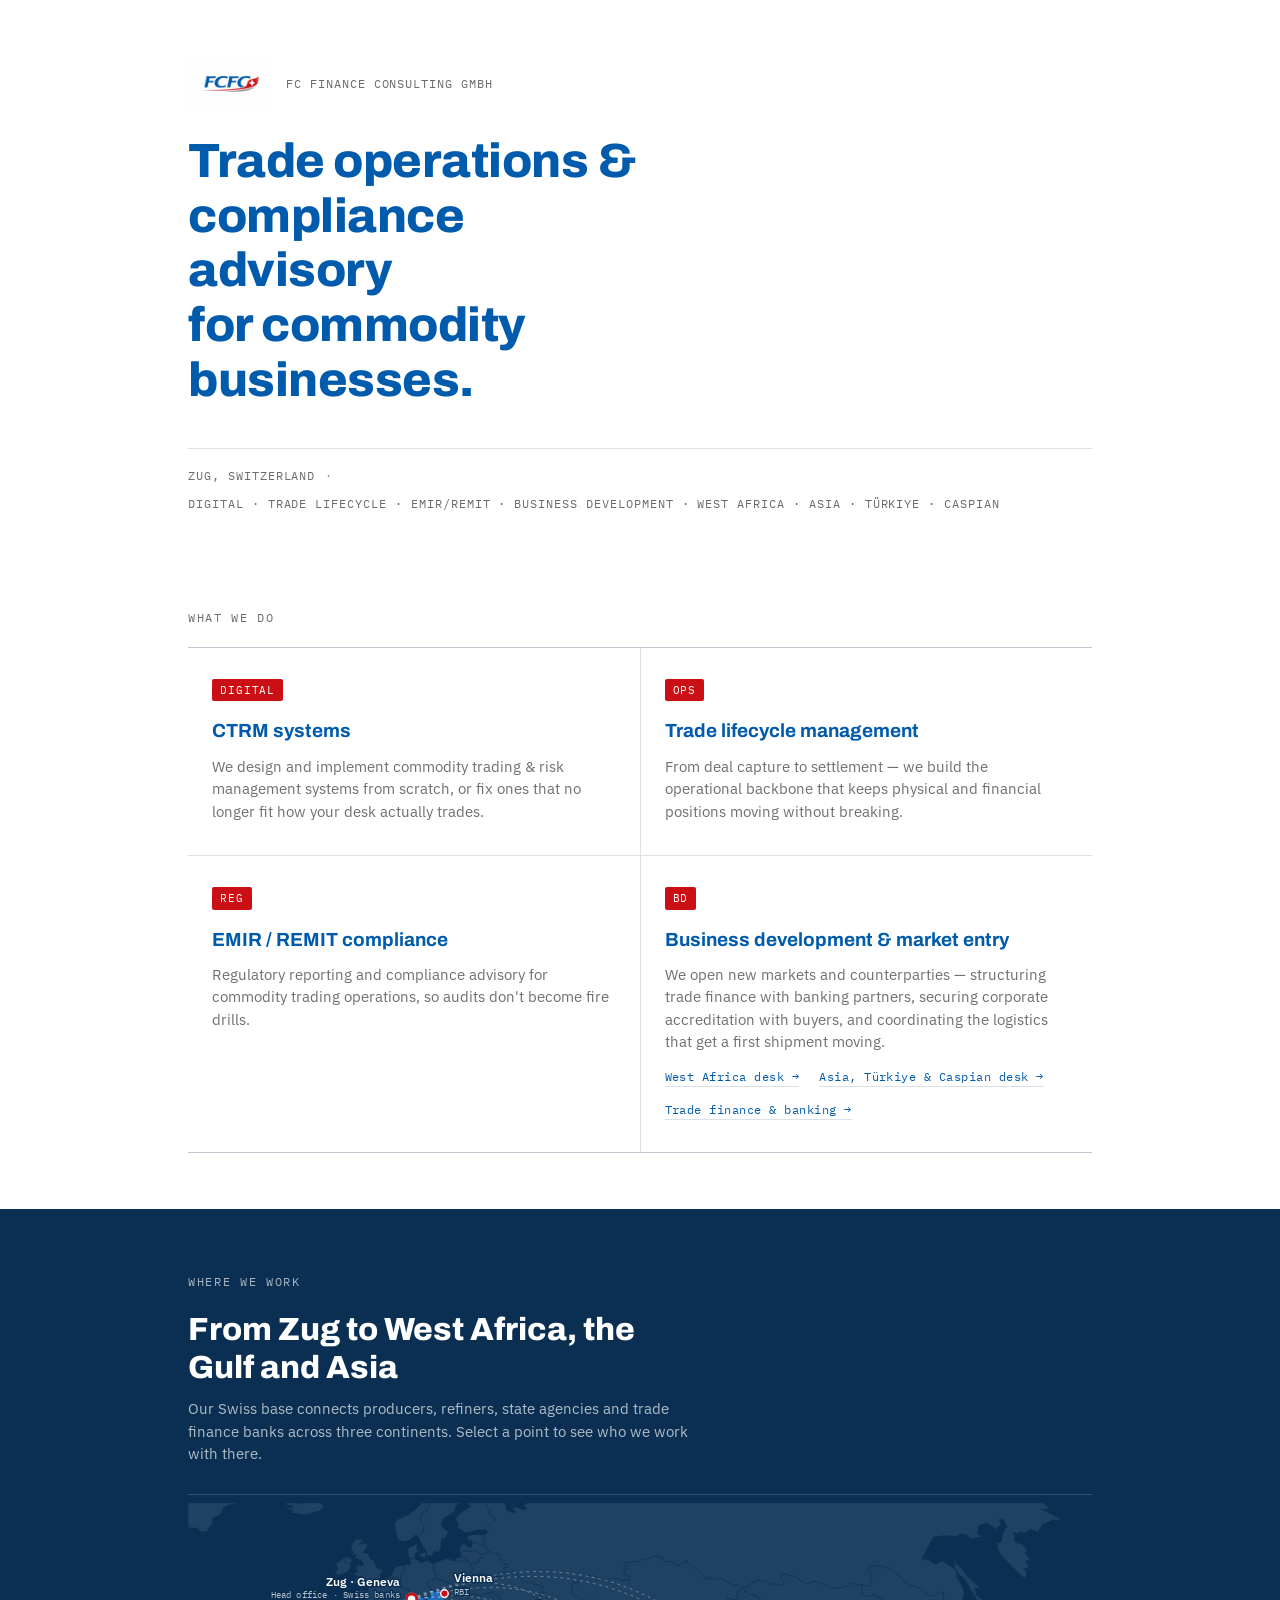
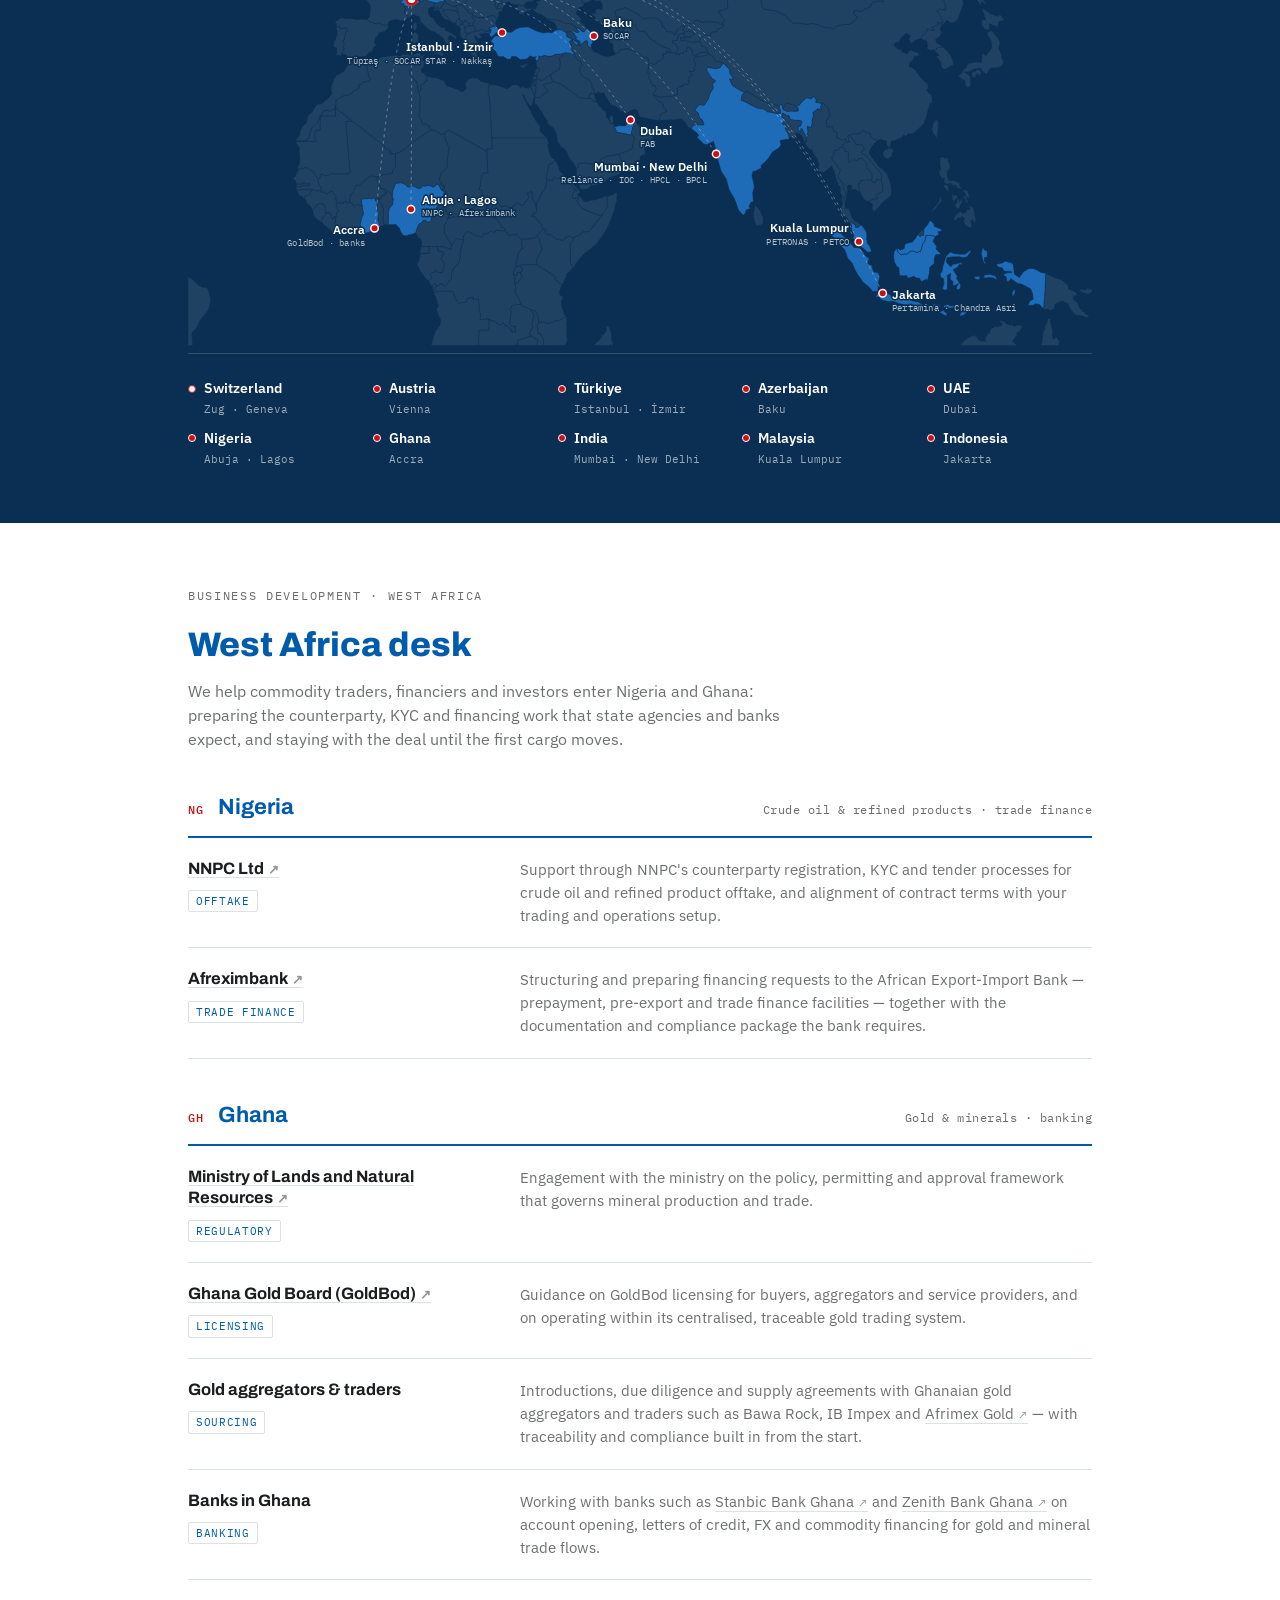
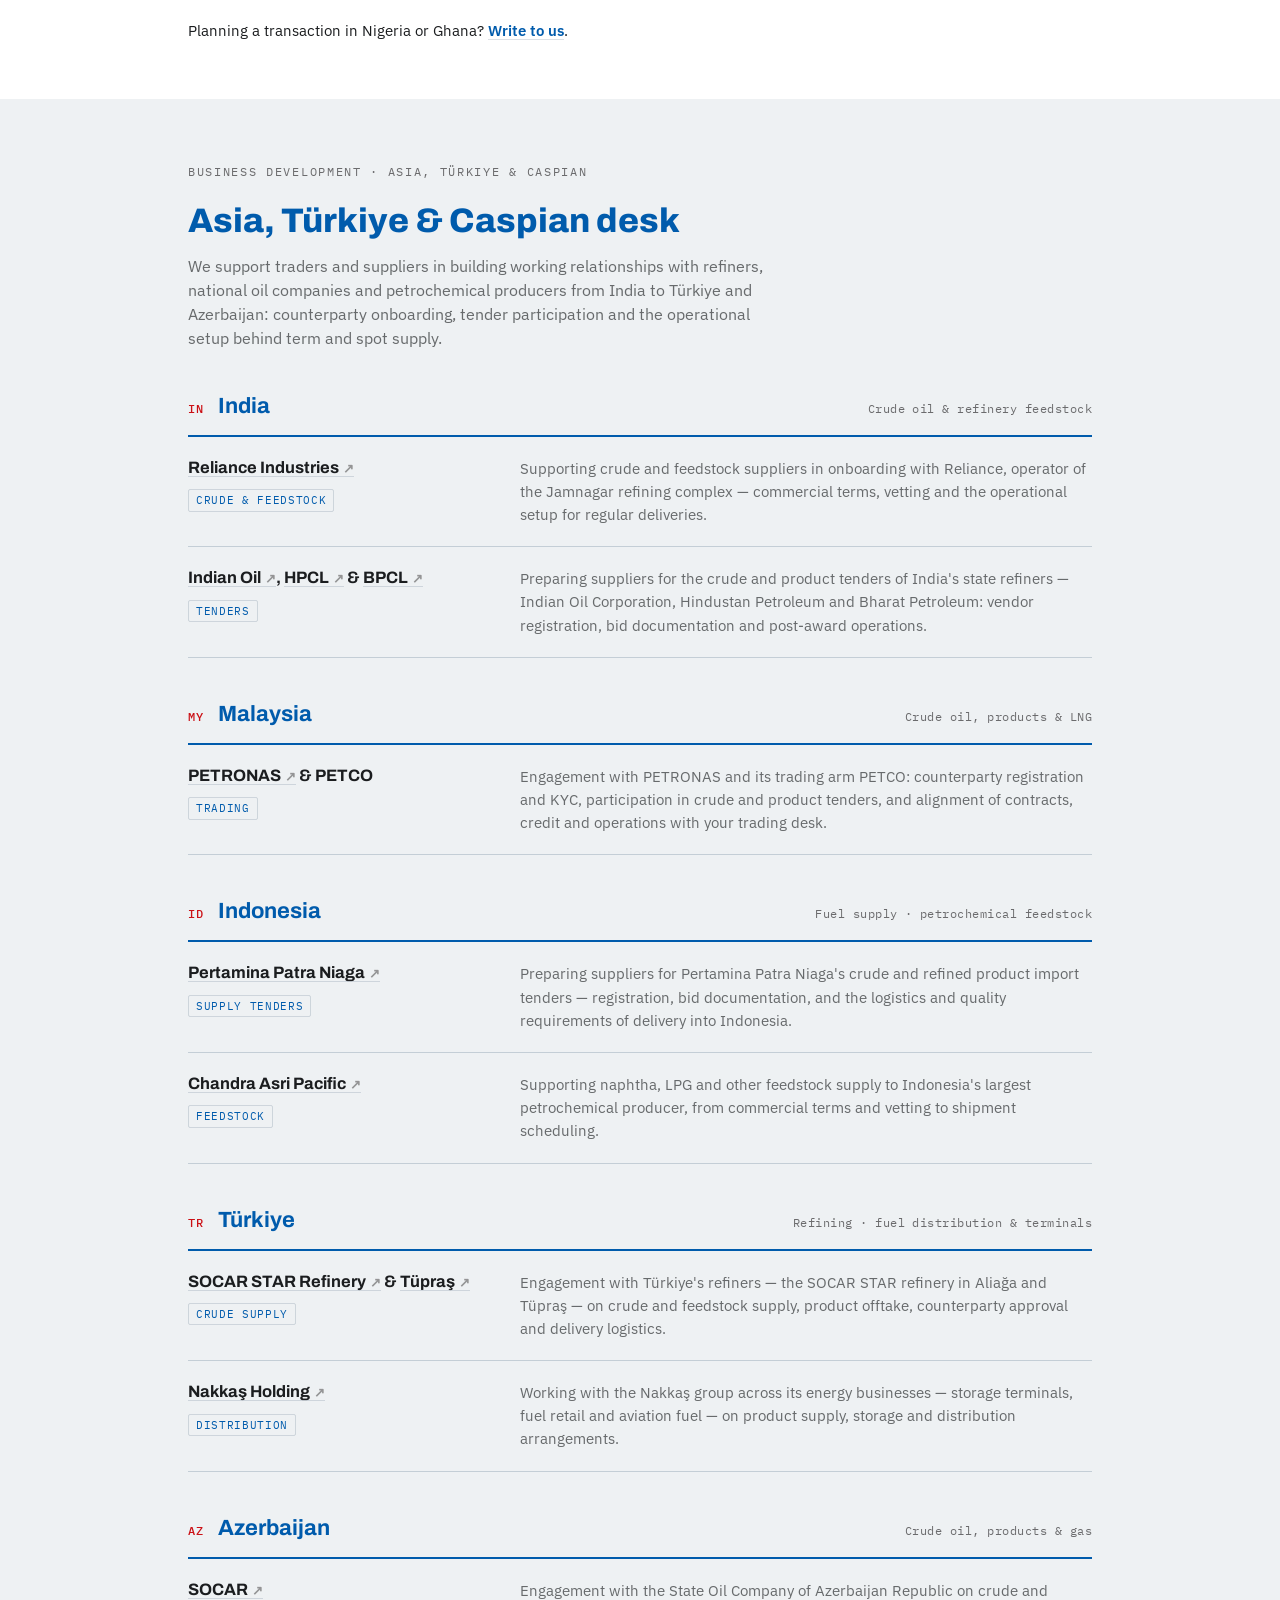
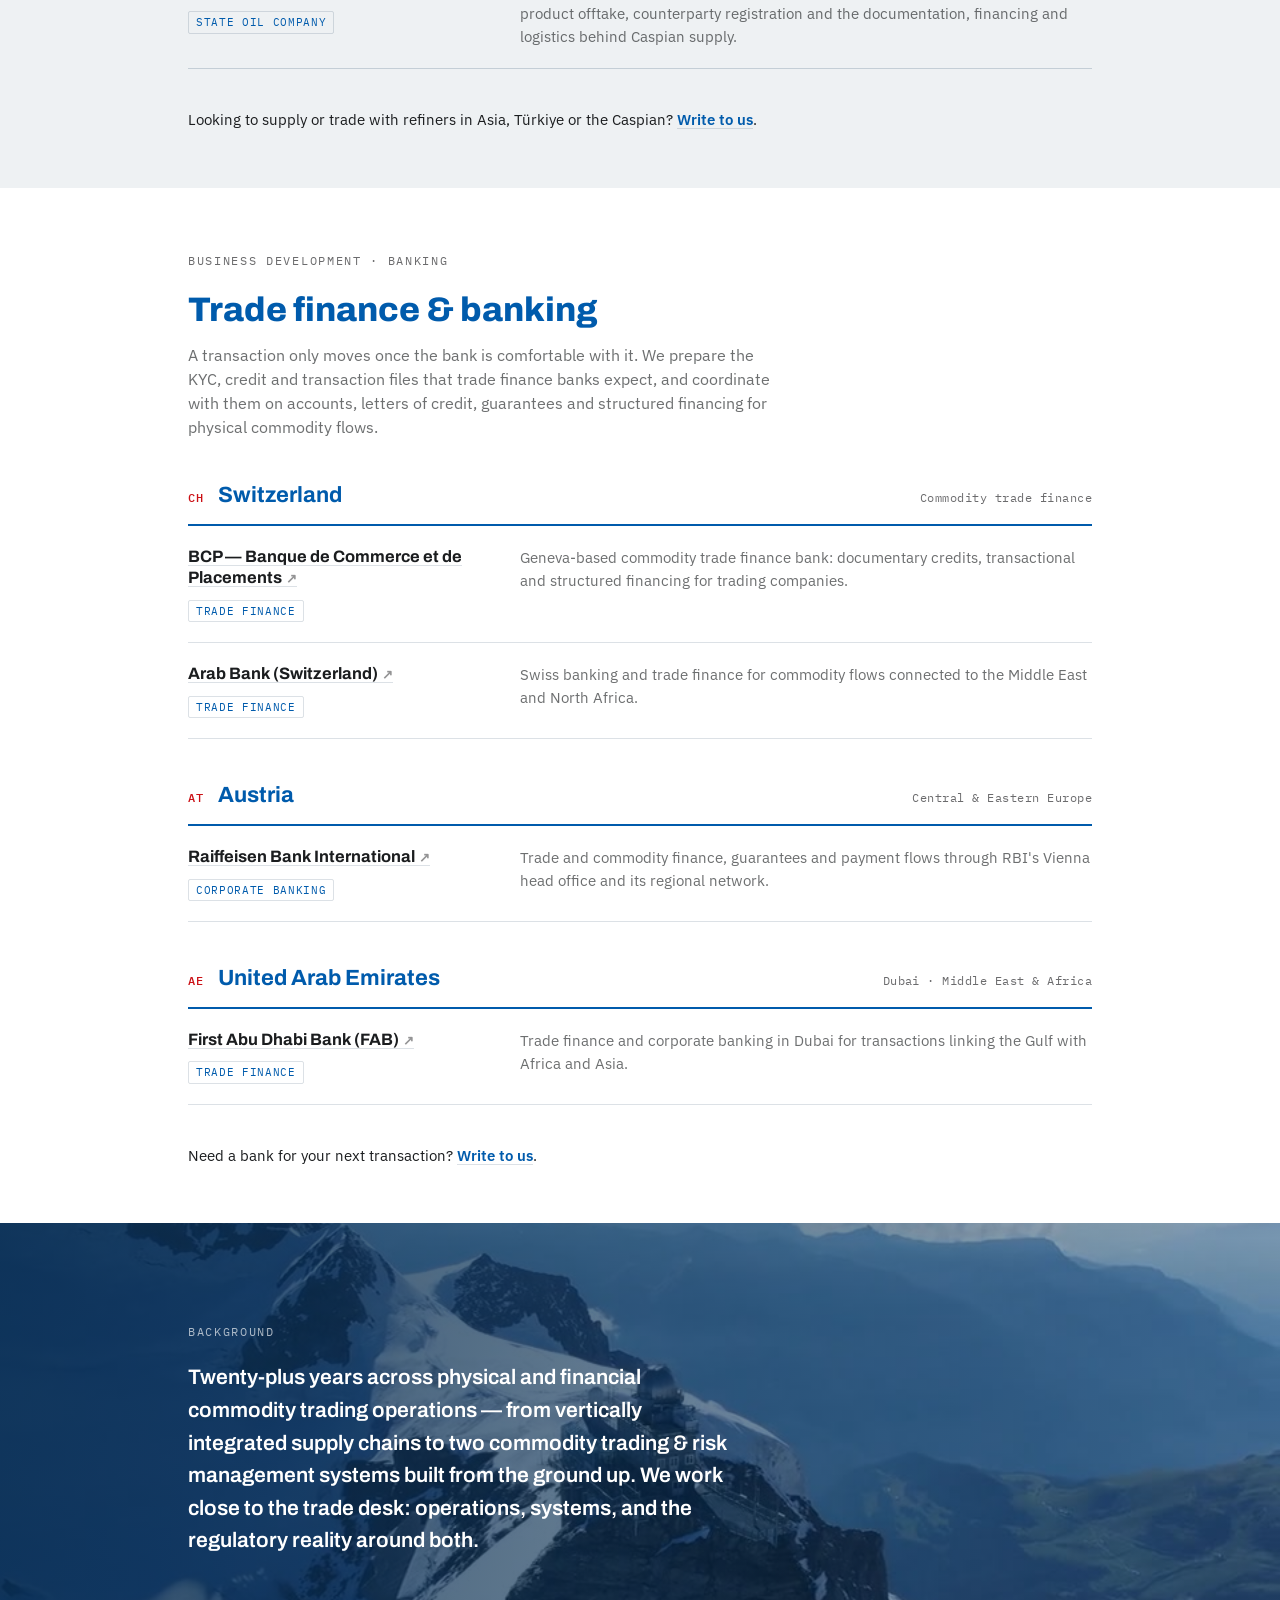
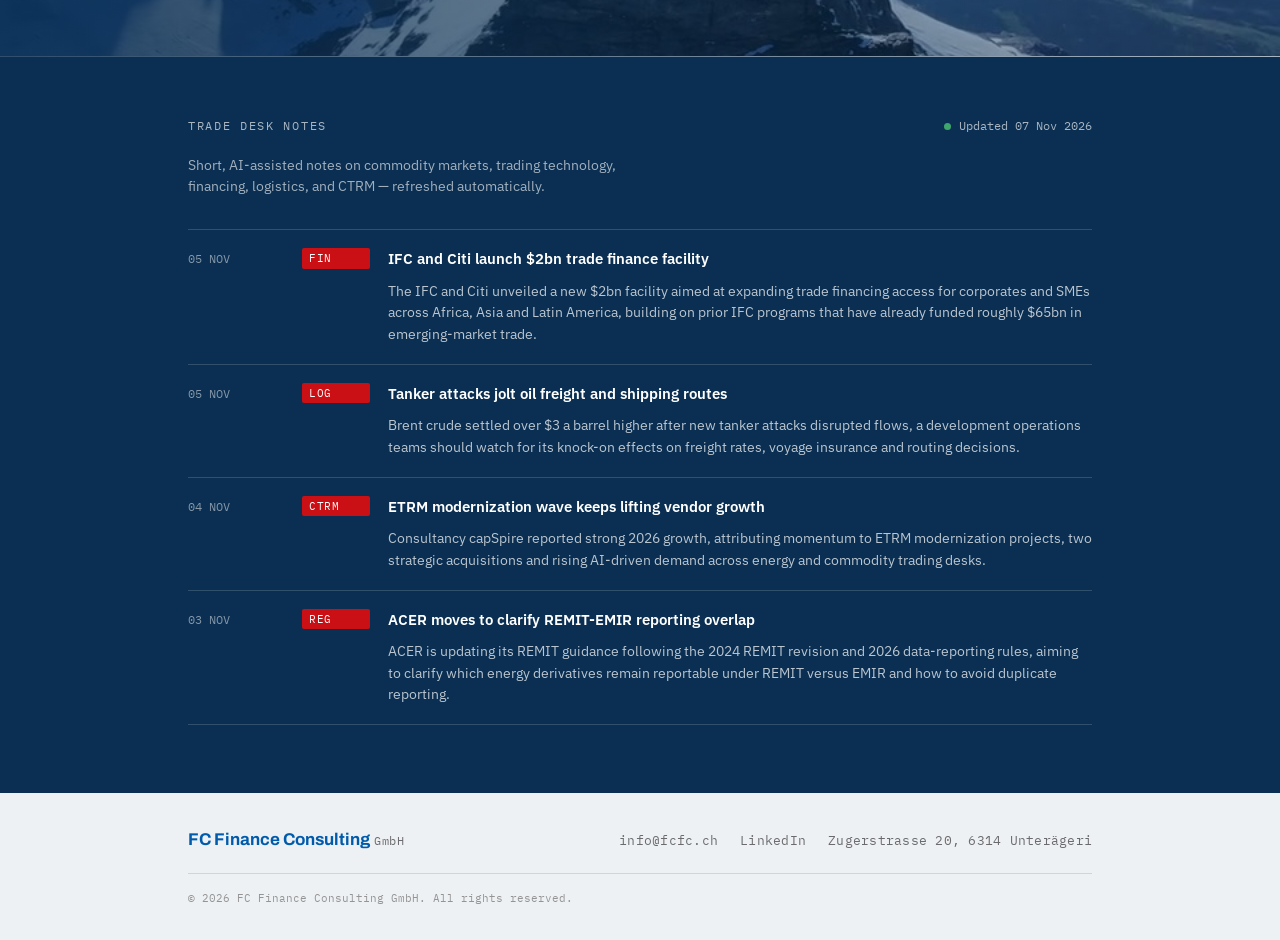
==== commit 1a27b398: "Link all named organisations to their official websites Co-Authored-By: Claude Opus 5.5 <noreply@ant" ====
--- a/index.html
+++ b/index.html
@@ -111,7 +111,7 @@
         </div>
         <div class="counterparty">
           <div class="cp-name">
-            <h4>NNPC Ltd</h4>
+            <h4><a class="cp-link" href="https://nnpcgroup.com/" target="_blank" rel="noopener">NNPC Ltd<span class="cp-ext" aria-hidden="true">↗</span></a></h4>
             <span class="cp-tag">Offtake</span>
           </div>
           <p>Support through NNPC's counterparty registration, KYC and tender processes for crude oil and refined product offtake, and alignment of contract terms with your trading and operations setup.</p>
@@ -133,14 +133,14 @@
         </div>
         <div class="counterparty">
           <div class="cp-name">
-            <h4>Ministry of Lands and Natural Resources</h4>
+            <h4><a class="cp-link" href="https://mlnr.gov.gh/" target="_blank" rel="noopener">Ministry of Lands and Natural Resources<span class="cp-ext" aria-hidden="true">↗</span></a></h4>
             <span class="cp-tag">Regulatory</span>
           </div>
           <p>Engagement with the ministry on the policy, permitting and approval framework that governs mineral production and trade.</p>
         </div>
         <div class="counterparty">
           <div class="cp-name">
-            <h4>Ghana Gold Board (GoldBod)</h4>
+            <h4><a class="cp-link" href="https://goldbod.gov.gh/" target="_blank" rel="noopener">Ghana Gold Board (GoldBod)<span class="cp-ext" aria-hidden="true">↗</span></a></h4>
             <span class="cp-tag">Licensing</span>
           </div>
           <p>Guidance on GoldBod licensing for buyers, aggregators and service providers, and on operating within its centralised, traceable gold trading system.</p>
@@ -150,14 +150,14 @@
             <h4>Gold aggregators &amp; traders</h4>
             <span class="cp-tag">Sourcing</span>
           </div>
-          <p>Introductions, due diligence and supply agreements with Ghanaian gold aggregators and traders such as Bawa Rock, IB Impex and Afrimex Gold — with traceability and compliance built in from the start.</p>
+          <p>Introductions, due diligence and supply agreements with Ghanaian gold aggregators and traders such as Bawa Rock, IB Impex and <a class="cp-link" href="https://afrimex.carrd.co/" target="_blank" rel="noopener">Afrimex Gold<span class="cp-ext" aria-hidden="true">↗</span></a> — with traceability and compliance built in from the start.</p>
         </div>
         <div class="counterparty">
           <div class="cp-name">
             <h4>Banks in Ghana</h4>
             <span class="cp-tag">Banking</span>
           </div>
-          <p>Working with banks such as Stanbic Bank Ghana and Zenith Bank Ghana on account opening, letters of credit, FX and commodity financing for gold and mineral trade flows.</p>
+          <p>Working with banks such as <a class="cp-link" href="https://www.stanbicbank.com.gh/" target="_blank" rel="noopener">Stanbic Bank Ghana<span class="cp-ext" aria-hidden="true">↗</span></a> and <a class="cp-link" href="https://www.zenithbank.com.gh/" target="_blank" rel="noopener">Zenith Bank Ghana<span class="cp-ext" aria-hidden="true">↗</span></a> on account opening, letters of credit, FX and commodity financing for gold and mineral trade flows.</p>
         </div>
       </div>
 
@@ -179,14 +179,14 @@
         </div>
         <div class="counterparty">
           <div class="cp-name">
-            <h4>Reliance Industries</h4>
+            <h4><a class="cp-link" href="https://www.ril.com/" target="_blank" rel="noopener">Reliance Industries<span class="cp-ext" aria-hidden="true">↗</span></a></h4>
             <span class="cp-tag">Crude &amp; feedstock</span>
           </div>
           <p>Supporting crude and feedstock suppliers in onboarding with Reliance, operator of the Jamnagar refining complex — commercial terms, vetting and the operational setup for regular deliveries.</p>
         </div>
         <div class="counterparty">
           <div class="cp-name">
-            <h4>Indian Oil, HPCL &amp; BPCL</h4>
+            <h4><a class="cp-link" href="https://iocl.com/" target="_blank" rel="noopener">Indian Oil<span class="cp-ext" aria-hidden="true">↗</span></a>, <a class="cp-link" href="https://www.hindustanpetroleum.com/" target="_blank" rel="noopener">HPCL<span class="cp-ext" aria-hidden="true">↗</span></a> &amp; <a class="cp-link" href="https://www.bharatpetroleum.in/" target="_blank" rel="noopener">BPCL<span class="cp-ext" aria-hidden="true">↗</span></a></h4>
             <span class="cp-tag">Tenders</span>
           </div>
           <p>Preparing suppliers for the crude and product tenders of India's state refiners — Indian Oil Corporation, Hindustan Petroleum and Bharat Petroleum: vendor registration, bid documentation and post-award operations.</p>
@@ -201,7 +201,7 @@
         </div>
         <div class="counterparty">
           <div class="cp-name">
-            <h4>PETRONAS &amp; PETCO</h4>
+            <h4><a class="cp-link" href="https://www.petronas.com/" target="_blank" rel="noopener">PETRONAS<span class="cp-ext" aria-hidden="true">↗</span></a> &amp; PETCO</h4>
             <span class="cp-tag">Trading</span>
           </div>
           <p>Engagement with PETRONAS and its trading arm PETCO: counterparty registration and KYC, participation in crude and product tenders, and alignment of contracts, credit and operations with your trading desk.</p>
@@ -216,14 +216,14 @@
         </div>
         <div class="counterparty">
           <div class="cp-name">
-            <h4>Pertamina Patra Niaga</h4>
+            <h4><a class="cp-link" href="https://www.pertamina.com/en/Commercial-Trading-Subholding" target="_blank" rel="noopener">Pertamina Patra Niaga<span class="cp-ext" aria-hidden="true">↗</span></a></h4>
             <span class="cp-tag">Supply tenders</span>
           </div>
           <p>Preparing suppliers for Pertamina Patra Niaga's crude and refined product import tenders — registration, bid documentation, and the logistics and quality requirements of delivery into Indonesia.</p>
         </div>
         <div class="counterparty">
           <div class="cp-name">
-            <h4>Chandra Asri Pacific</h4>
+            <h4><a class="cp-link" href="https://www.chandra-asri.com/" target="_blank" rel="noopener">Chandra Asri Pacific<span class="cp-ext" aria-hidden="true">↗</span></a></h4>
             <span class="cp-tag">Feedstock</span>
           </div>
           <p>Supporting naphtha, LPG and other feedstock supply to Indonesia's largest petrochemical producer, from commercial terms and vetting to shipment scheduling.</p>
@@ -238,14 +238,14 @@
         </div>
         <div class="counterparty">
           <div class="cp-name">
-            <h4>SOCAR STAR Refinery &amp; Tüpraş</h4>
+            <h4><a class="cp-link" href="https://www.socar.com.tr/" target="_blank" rel="noopener">SOCAR STAR Refinery<span class="cp-ext" aria-hidden="true">↗</span></a> &amp; <a class="cp-link" href="https://www.tupras.com.tr/" target="_blank" rel="noopener">Tüpraş<span class="cp-ext" aria-hidden="true">↗</span></a></h4>
             <span class="cp-tag">Crude supply</span>
           </div>
           <p>Engagement with Türkiye's refiners — the SOCAR STAR refinery in Aliağa and Tüpraş — on crude and feedstock supply, product offtake, counterparty approval and delivery logistics.</p>
         </div>
         <div class="counterparty">
           <div class="cp-name">
-            <h4>Nakkaş Holding</h4>
+            <h4><a class="cp-link" href="https://www.nakkasholding.com.tr/" target="_blank" rel="noopener">Nakkaş Holding<span class="cp-ext" aria-hidden="true">↗</span></a></h4>
             <span class="cp-tag">Distribution</span>
           </div>
           <p>Working with the Nakkaş group across its energy businesses — storage terminals, fuel retail and aviation fuel — on product supply, storage and distribution arrangements.</p>
@@ -260,7 +260,7 @@
         </div>
         <div class="counterparty">
           <div class="cp-name">
-            <h4>SOCAR</h4>
+            <h4><a class="cp-link" href="https://socar.az/" target="_blank" rel="noopener">SOCAR<span class="cp-ext" aria-hidden="true">↗</span></a></h4>
             <span class="cp-tag">State oil company</span>
           </div>
           <p>Engagement with the State Oil Company of Azerbaijan Republic on crude and product offtake, counterparty registration and the documentation, financing and logistics behind Caspian supply.</p>
@@ -285,14 +285,14 @@
         </div>
         <div class="counterparty">
           <div class="cp-name">
-            <h4>BCP — Banque de Commerce et de Placements</h4>
+            <h4><a class="cp-link" href="https://www.bcp.bank/" target="_blank" rel="noopener">BCP — Banque de Commerce et de Placements<span class="cp-ext" aria-hidden="true">↗</span></a></h4>
             <span class="cp-tag">Trade finance</span>
           </div>
           <p>Geneva-based commodity trade finance bank: documentary credits, transactional and structured financing for trading companies.</p>
         </div>
         <div class="counterparty">
           <div class="cp-name">
-            <h4>Arab Bank (Switzerland)</h4>
+            <h4><a class="cp-link" href="https://www.arabbank.ch/" target="_blank" rel="noopener">Arab Bank (Switzerland)<span class="cp-ext" aria-hidden="true">↗</span></a></h4>
             <span class="cp-tag">Trade finance</span>
           </div>
           <p>Swiss banking and trade finance for commodity flows connected to the Middle East and North Africa.</p>
@@ -307,7 +307,7 @@
         </div>
         <div class="counterparty">
           <div class="cp-name">
-            <h4>Raiffeisen Bank International</h4>
+            <h4><a class="cp-link" href="https://www.rbinternational.com/" target="_blank" rel="noopener">Raiffeisen Bank International<span class="cp-ext" aria-hidden="true">↗</span></a></h4>
             <span class="cp-tag">Corporate banking</span>
           </div>
           <p>Trade and commodity finance, guarantees and payment flows through RBI's Vienna head office and its regional network.</p>
@@ -322,7 +322,7 @@
         </div>
         <div class="counterparty">
           <div class="cp-name">
-            <h4>First Abu Dhabi Bank (FAB)</h4>
+            <h4><a class="cp-link" href="https://www.bankfab.com/" target="_blank" rel="noopener">First Abu Dhabi Bank (FAB)<span class="cp-ext" aria-hidden="true">↗</span></a></h4>
             <span class="cp-tag">Trade finance</span>
           </div>
           <p>Trade finance and corporate banking in Dubai for transactions linking the Gulf with Africa and Asia.</p>
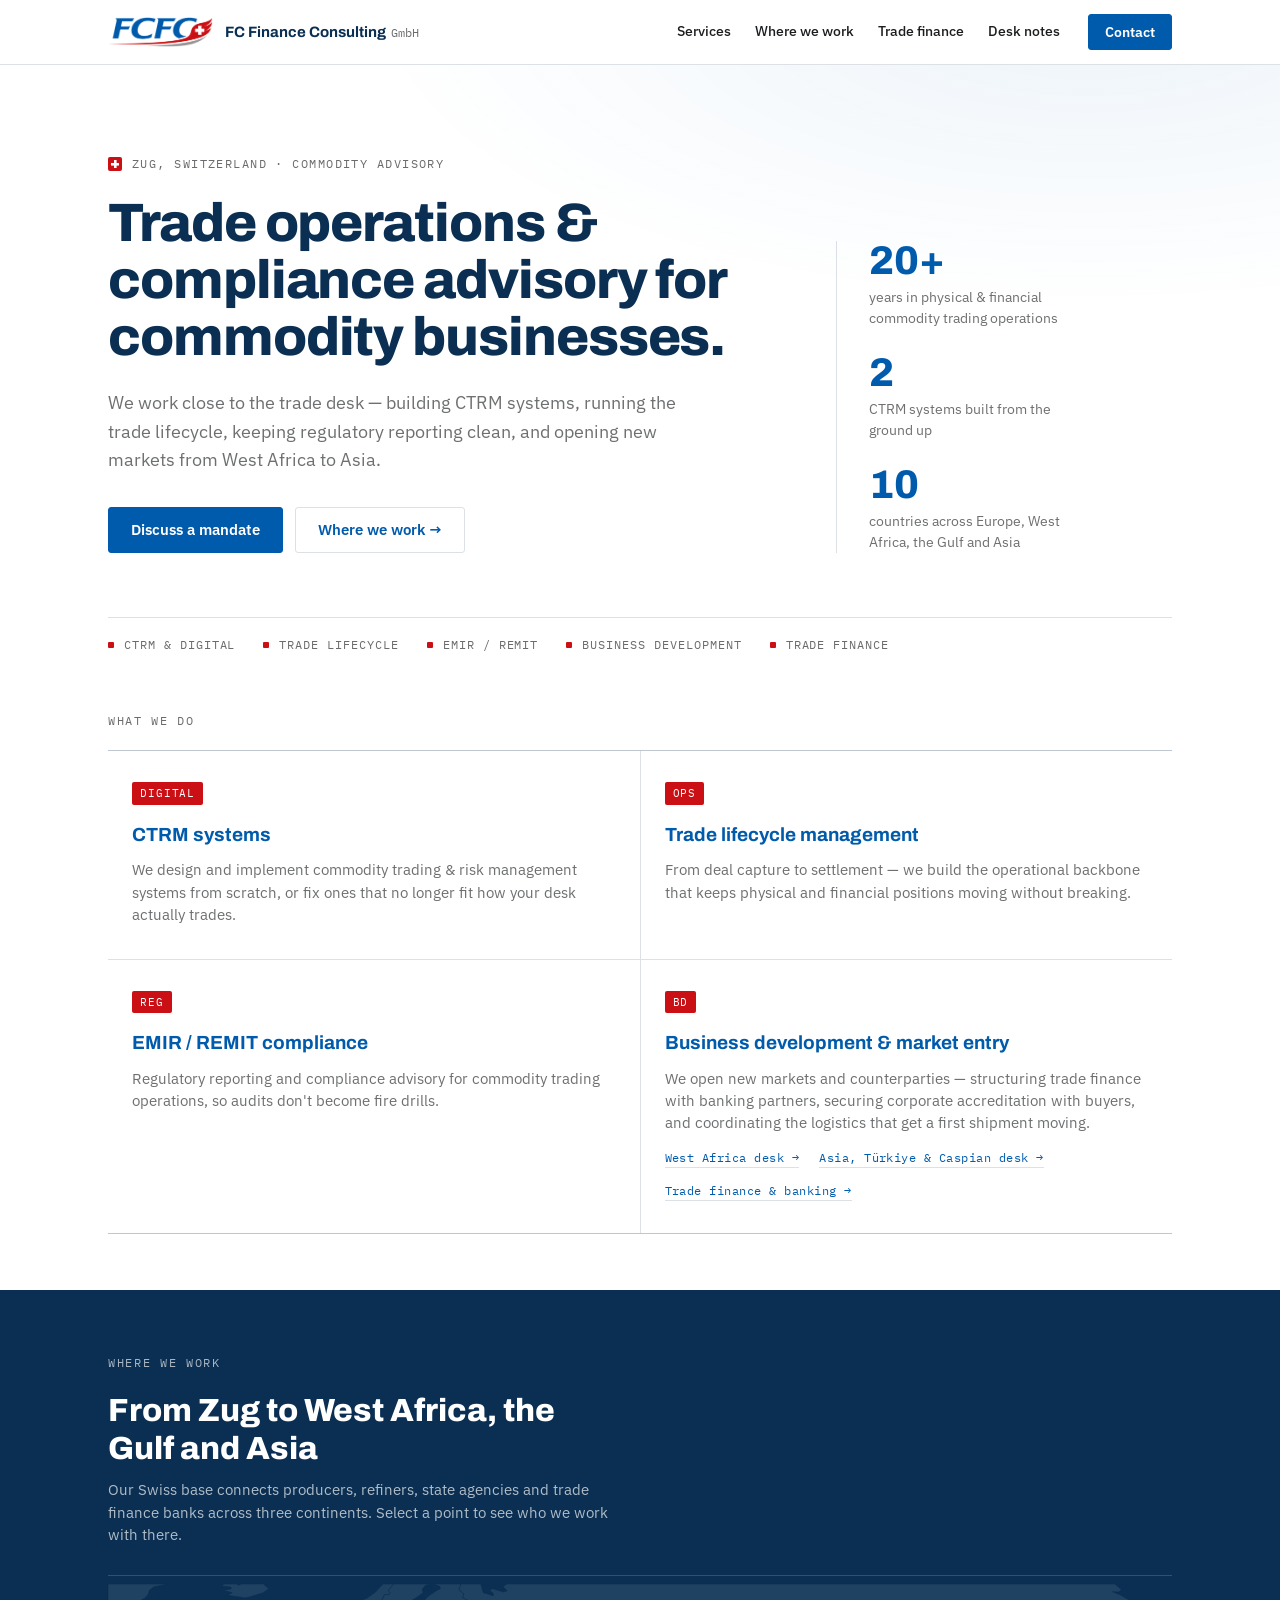
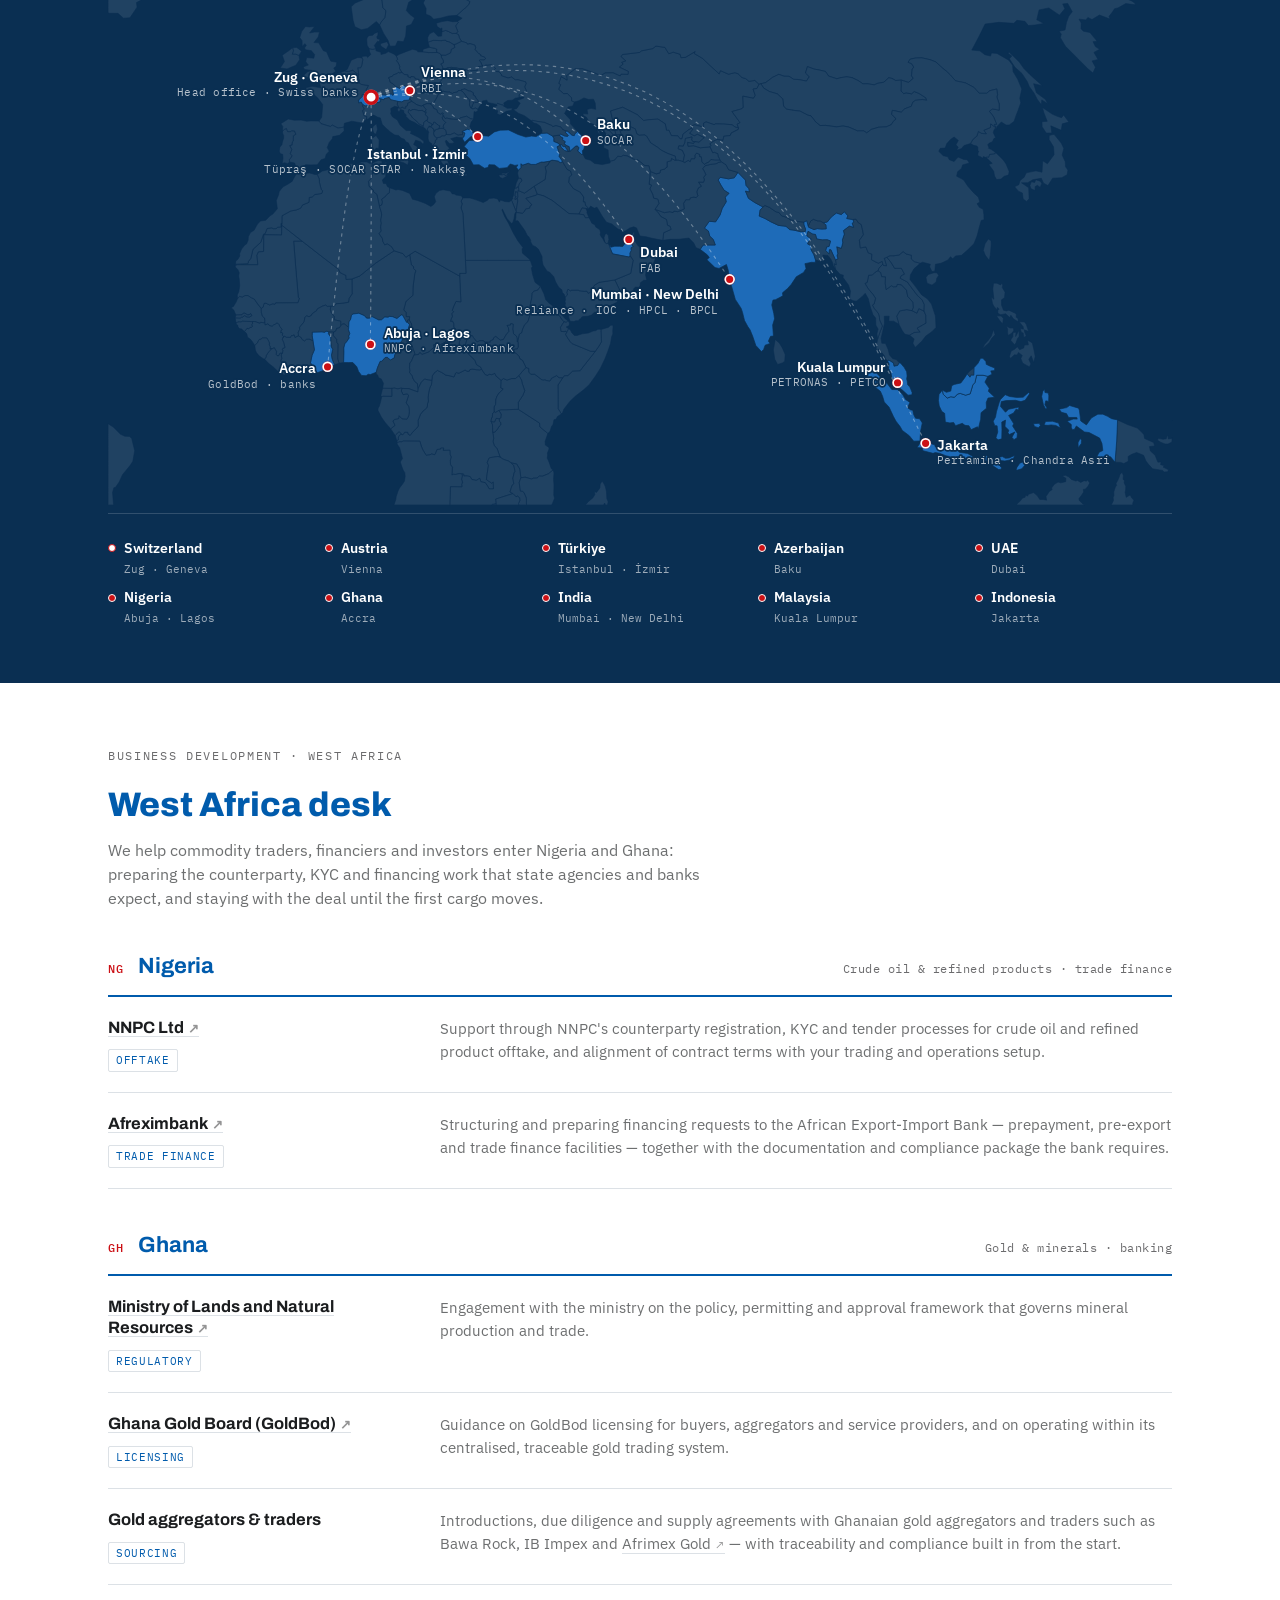
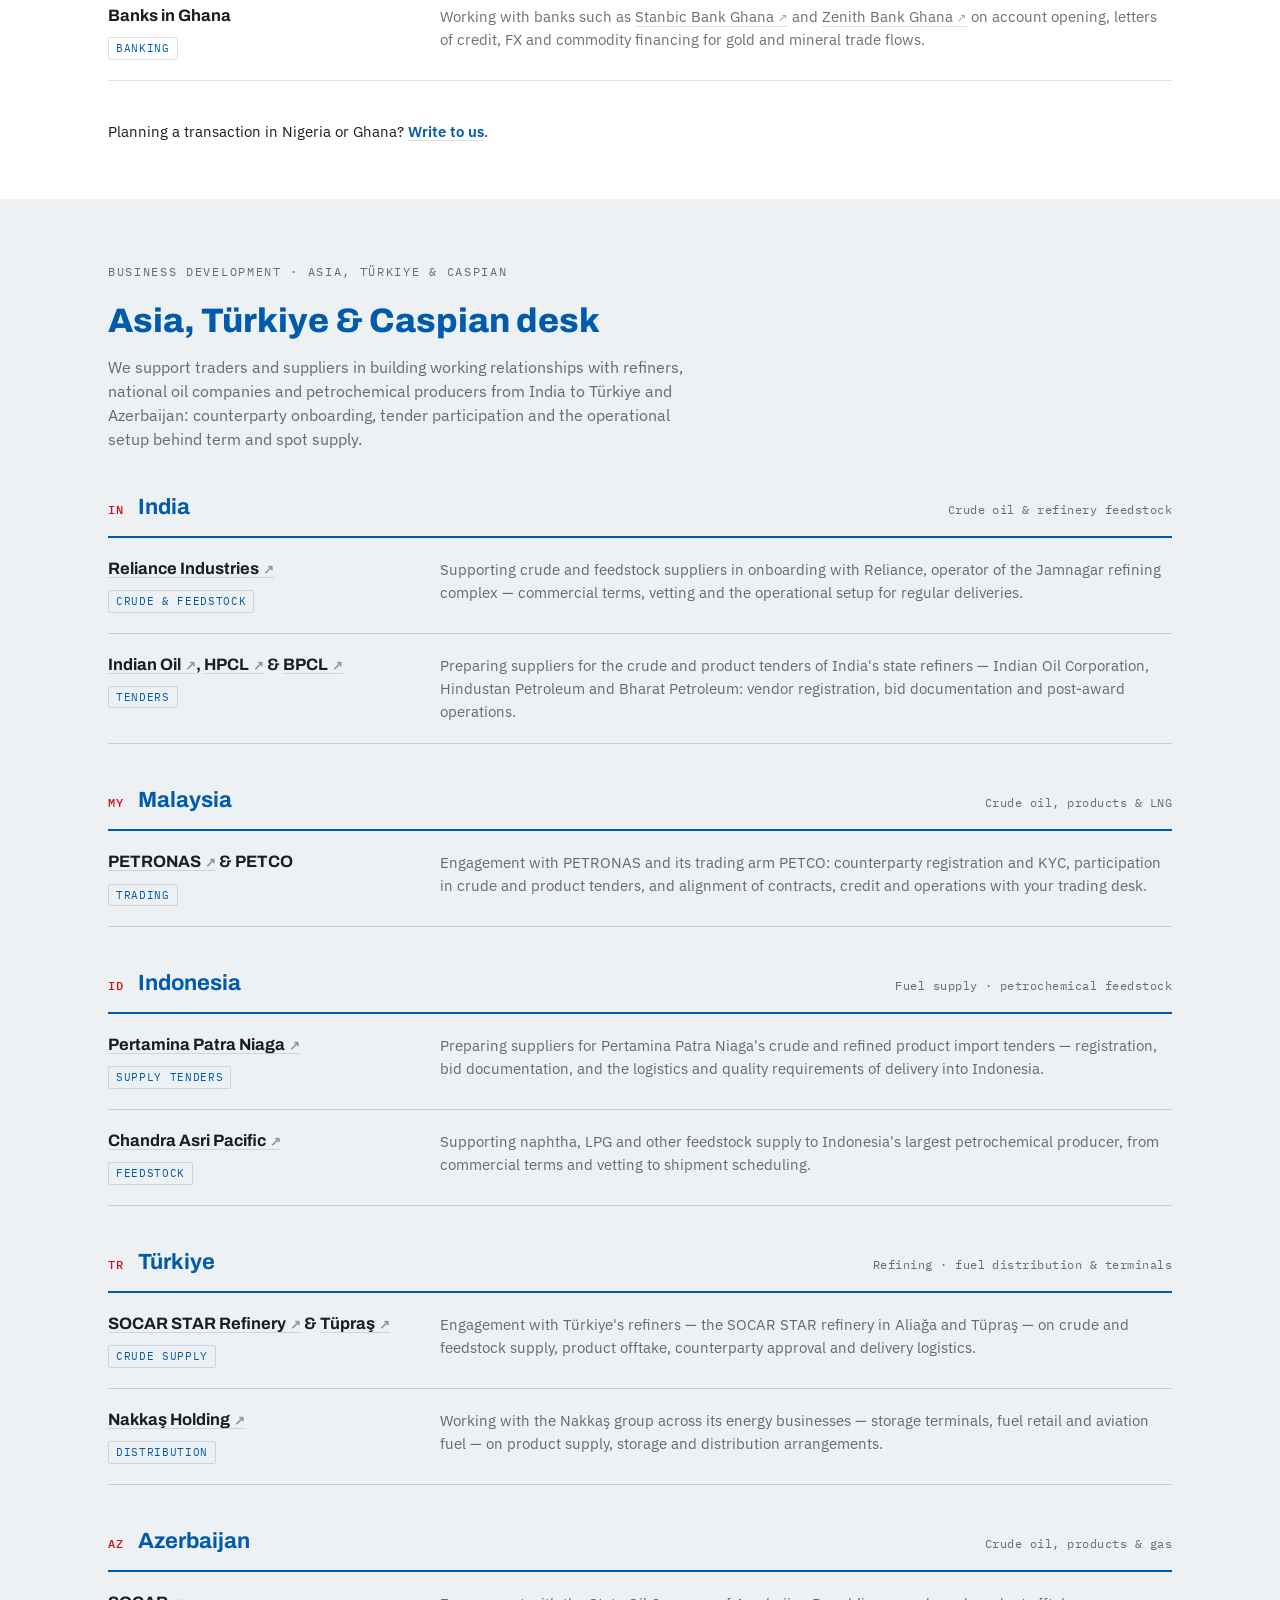
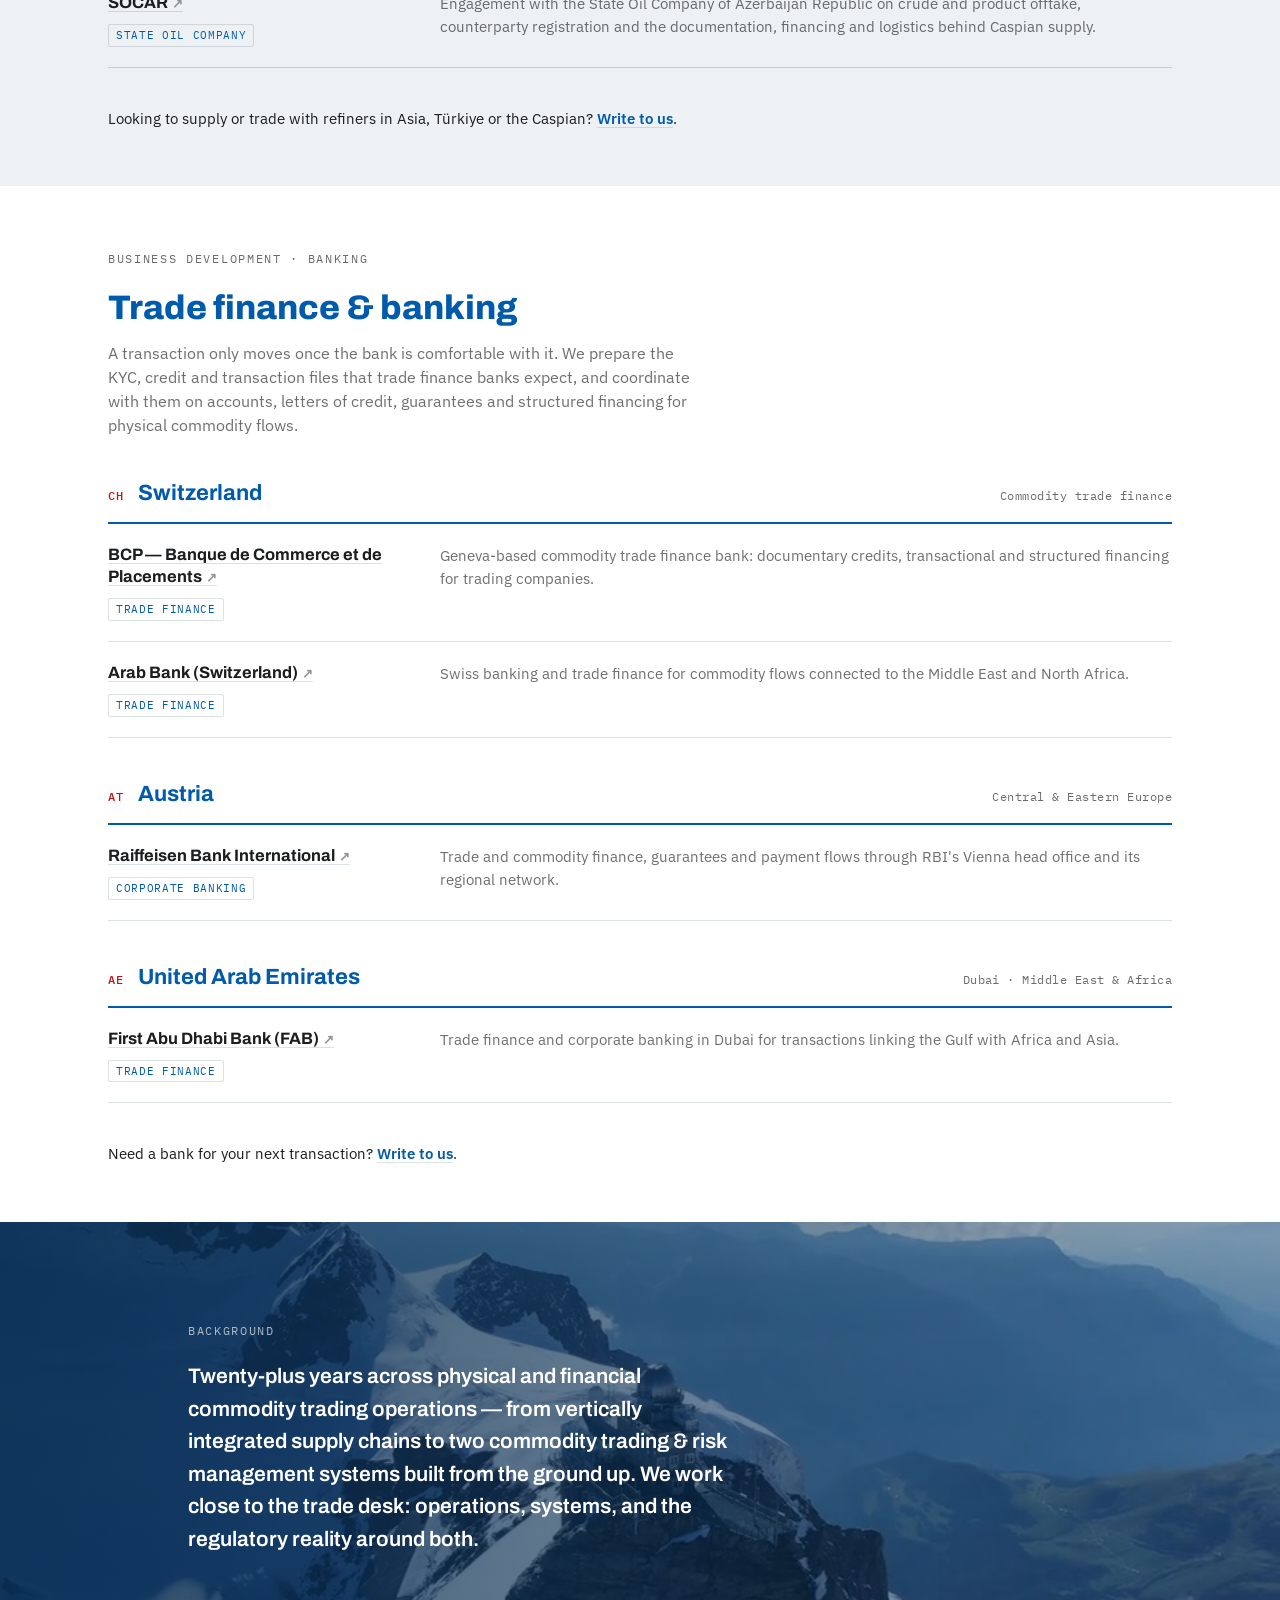
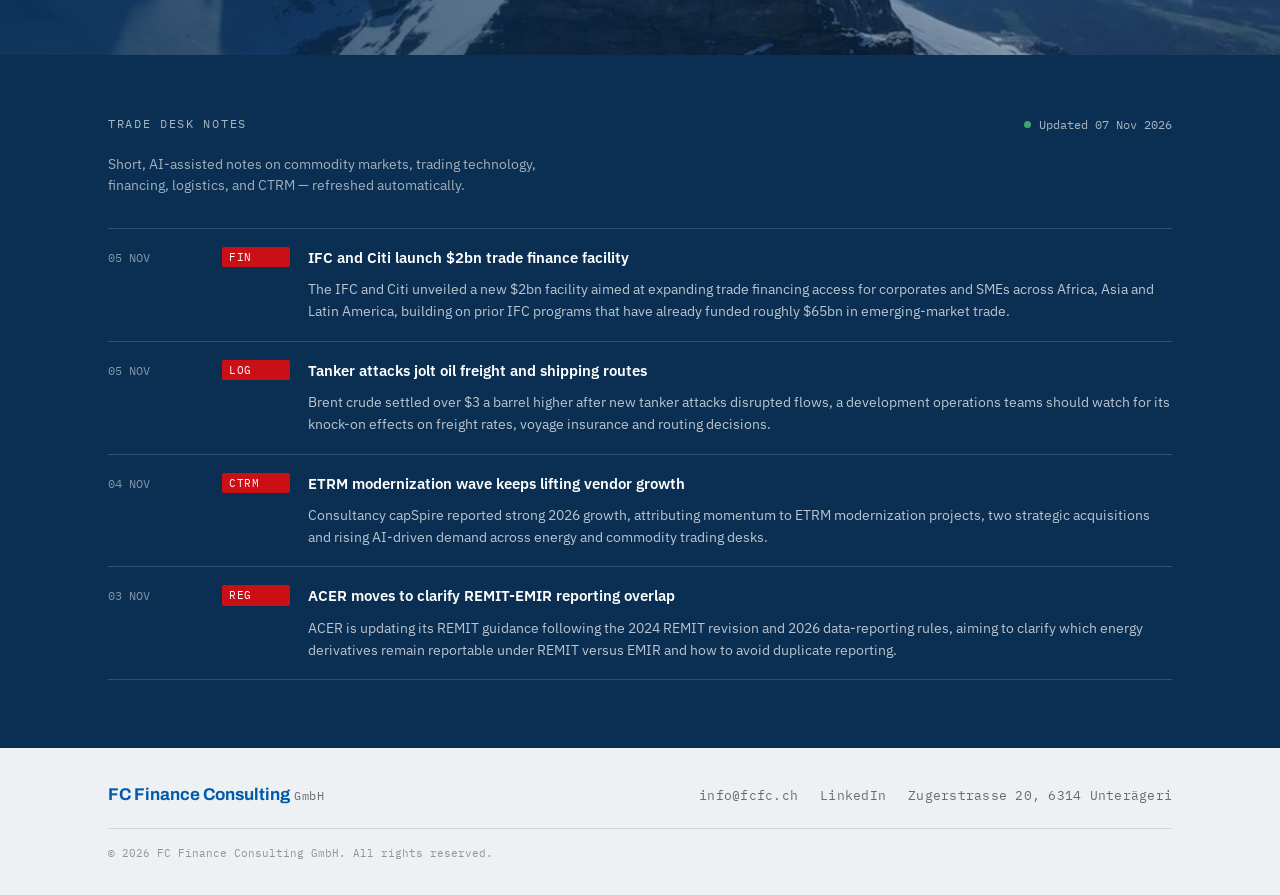
==== commit a3002e30: "Redesign header: sticky nav, two-column hero with key facts and CTAs Co-Authored-By: Claude Opus 5.5" ====
--- a/index.html
+++ b/index.html
@@ -8,7 +8,7 @@
 <link rel="preconnect" href="https://fonts.googleapis.com">
 <link rel="preconnect" href="https://fonts.gstatic.com" crossorigin>
 <link href="https://fonts.googleapis.com/css2?family=Archivo:wght@600;700;800&family=IBM+Plex+Sans:wght@400;500;600&family=IBM+Plex+Mono:wght@400;500&display=swap" rel="stylesheet">
-<link rel="stylesheet" href="assets/style.css?v=20261107c">
+<link rel="stylesheet" href="assets/style.css?v=20261107d">
 <link rel="icon" href="assets/favicon/favicon.ico" sizes="any">
 <link rel="icon" type="image/png" sizes="32x32" href="assets/favicon/favicon-32x32.png">
 <link rel="icon" type="image/png" sizes="16x16" href="assets/favicon/favicon-16x16.png">
@@ -16,21 +16,43 @@
 </head>
 <body>
 
-<header class="hero">
+<nav class="topbar" aria-label="Main">
+  <div class="wrap topbar-inner">
+    <a class="topbar-brand" href="#top" aria-label="FC Finance Consulting GmbH — home">
+      <img class="topbar-logo" src="assets/logo-mark.png" alt="FCFC" width="480" height="137">
+      <span class="topbar-name">FC Finance Consulting <span>GmbH</span></span>
+    </a>
+    <div class="topbar-links">
+      <a href="#services">Services</a>
+      <a href="#footprint">Where we work</a>
+      <a href="#banks">Trade finance</a>
+      <a href="#news">Desk notes</a>
+    </div>
+    <a class="btn btn-small" href="mailto:info@fcfc.ch">Contact</a>
+  </div>
+</nav>
+
+<header class="hero" id="top">
+  <div class="wrap hero-grid">
+    <div class="hero-copy">
+      <div class="eyebrow"><span class="eyebrow-flag" aria-hidden="true"></span>Zug, Switzerland · Commodity advisory</div>
+      <h1 class="hero-headline">Trade operations &amp; compliance advisory for commodity businesses.</h1>
+      <p class="hero-lede">We work close to the trade desk — building CTRM systems, running the trade lifecycle, keeping regulatory reporting clean, and opening new markets from West Africa to Asia.</p>
+      <div class="hero-actions">
+        <a class="btn" href="mailto:info@fcfc.ch?subject=Enquiry">Discuss a mandate</a>
+        <a class="btn btn-ghost" href="#footprint">Where we work &rarr;</a>
+      </div>
+    </div>
+    <dl class="hero-facts">
+      <div class="fact"><dt>20+</dt><dd>years in physical &amp; financial commodity trading operations</dd></div>
+      <div class="fact"><dt>2</dt><dd>CTRM systems built from the ground up</dd></div>
+      <div class="fact"><dt>10</dt><dd>countries across Europe, West Africa, the Gulf and Asia</dd></div>
+    </dl>
+  </div>
   <div class="wrap">
-    <div class="hero-top">
-      <div class="brand-row">
-        <img class="logo" src="assets/logo.png" alt="FCFC — FC Finance Consulting GmbH">
-        <span class="logo-caption">FC Finance Consulting GmbH</span>
-      </div>
-      <h1 class="hero-headline">Trade operations &amp; compliance advisory<br>for commodity businesses.</h1>
-    </div>
-    <div class="hero-rule"></div>
-    <div class="hero-meta">
-      <span>ZUG, SWITZERLAND</span>
-      <span class="dot">·</span>
-      <span>DIGITAL · TRADE LIFECYCLE · EMIR/REMIT · BUSINESS DEVELOPMENT · WEST AFRICA · ASIA · TÜRKIYE · CASPIAN</span>
-    </div>
+    <ul class="hero-tags" aria-label="Practice areas">
+      <li>CTRM &amp; digital</li><li>Trade lifecycle</li><li>EMIR / REMIT</li><li>Business development</li><li>Trade finance</li>
+    </ul>
   </div>
 </header>
 
--- a/assets/style.css
+++ b/assets/style.css
@@ -37,7 +37,7 @@
 :focus-visible { outline: 2px solid var(--red); outline-offset: 3px; }
 
 .wrap {
-  max-width: 960px;
+  max-width: 1120px;
   margin: 0 auto;
   padding: 0 28px;
 }
@@ -516,3 +516,181 @@
 .cp-link:hover { color: var(--blue); border-color: var(--blue); }
 .cp-ext { font-size: 0.8em; margin-left: 4px; color: var(--gray-light); }
 .cp-link:hover .cp-ext { color: var(--blue); }
+
+/* ===========================================================
+   Top bar + hero (redesign)
+   =========================================================== */
+html { scroll-padding-top: 76px; }
+
+.topbar {
+  position: sticky;
+  top: 0;
+  z-index: 50;
+  background: rgba(255,255,255,0.92);
+  -webkit-backdrop-filter: saturate(160%) blur(10px);
+  backdrop-filter: saturate(160%) blur(10px);
+  border-bottom: 1px solid var(--hairline);
+}
+.topbar-inner {
+  display: flex;
+  align-items: center;
+  gap: 28px;
+  height: 64px;
+}
+.topbar-brand {
+  display: flex;
+  align-items: center;
+  gap: 12px;
+  text-decoration: none;
+  margin-right: auto;
+  min-width: 0;
+}
+.topbar-logo { height: 30px; width: auto; display: block; }
+.topbar-name {
+  font-family: var(--font-display);
+  font-weight: 700;
+  font-size: 15px;
+  color: var(--blue-deep);
+  white-space: nowrap;
+}
+.topbar-name span { font-family: var(--font-mono); font-weight: 400; font-size: 12px; color: var(--gray); margin-left: 2px; }
+.topbar-links { display: flex; gap: 24px; }
+.topbar-links a {
+  font-size: 14px;
+  font-weight: 500;
+  color: var(--graphite);
+  text-decoration: none;
+  padding: 6px 0;
+  border-bottom: 2px solid transparent;
+}
+.topbar-links a:hover { color: var(--blue); border-bottom-color: var(--red); }
+
+.btn {
+  display: inline-flex;
+  align-items: center;
+  justify-content: center;
+  height: 46px;
+  padding: 0 22px;
+  font-family: var(--font-body);
+  font-weight: 600;
+  font-size: 15px;
+  color: #fff;
+  background: var(--blue);
+  border: 1px solid var(--blue);
+  border-radius: 3px;
+  text-decoration: none;
+  transition: background .15s ease, border-color .15s ease, color .15s ease;
+}
+.btn:hover { background: var(--blue-deep); border-color: var(--blue-deep); }
+.btn-small { height: 36px; padding: 0 16px; font-size: 14px; }
+.btn-ghost { background: transparent; color: var(--blue); border-color: var(--hairline); }
+.btn-ghost:hover { background: var(--paper-dim); color: var(--blue-deep); border-color: var(--blue); }
+
+.hero {
+  padding: 88px 0 0;
+  background:
+    radial-gradient(1200px 500px at 85% -10%, rgba(0,91,172,0.07), transparent 60%),
+    var(--paper);
+}
+.hero-grid {
+  display: grid;
+  grid-template-columns: minmax(0, 2fr) minmax(0, 1fr);
+  gap: 56px;
+  align-items: end;
+}
+.eyebrow {
+  display: inline-flex;
+  align-items: center;
+  gap: 10px;
+  font-family: var(--font-mono);
+  font-size: 12px;
+  letter-spacing: 0.12em;
+  text-transform: uppercase;
+  color: var(--gray);
+  margin-bottom: 22px;
+}
+.eyebrow-flag {
+  width: 14px; height: 14px; border-radius: 2px;
+  background:
+    linear-gradient(#fff,#fff) center / 8px 2.6px no-repeat,
+    linear-gradient(#fff,#fff) center / 2.6px 8px no-repeat,
+    var(--red);
+}
+.hero .hero-headline {
+  font-size: clamp(34px, 5vw, 54px);
+  line-height: 1.06;
+  letter-spacing: -0.02em;
+  max-width: 21ch;
+  margin: 0 0 22px;
+  color: var(--blue-deep);
+}
+.hero-lede {
+  font-size: 18px;
+  line-height: 1.6;
+  color: var(--graphite-60);
+  max-width: 54ch;
+  margin: 0 0 32px;
+}
+.hero-actions { display: flex; flex-wrap: wrap; gap: 12px; }
+
+.hero-facts {
+  margin: 0;
+  border-left: 1px solid var(--hairline);
+  padding-left: 32px;
+  display: grid;
+  gap: 24px;
+}
+.fact dt {
+  font-family: var(--font-display);
+  font-weight: 800;
+  font-size: 40px;
+  line-height: 1;
+  color: var(--blue);
+  margin-bottom: 6px;
+}
+.fact dd {
+  margin: 0;
+  font-size: 14px;
+  line-height: 1.5;
+  color: var(--graphite-60);
+  max-width: 28ch;
+}
+
+.hero-tags {
+  list-style: none;
+  margin: 64px 0 0;
+  padding: 18px 0;
+  border-top: 1px solid var(--hairline);
+  display: flex;
+  flex-wrap: wrap;
+  gap: 10px 28px;
+}
+.hero-tags li {
+  font-family: var(--font-mono);
+  font-size: 12px;
+  letter-spacing: 0.08em;
+  text-transform: uppercase;
+  color: var(--gray);
+  display: flex;
+  align-items: center;
+  gap: 10px;
+}
+.hero-tags li::before { content: ""; width: 6px; height: 6px; background: var(--red); border-radius: 1px; }
+
+.services { padding-top: 40px; }
+
+@media (max-width: 900px) {
+  .topbar-links { display: none; }
+  .hero-grid { grid-template-columns: 1fr; gap: 40px; }
+  .hero-facts { border-left: 0; padding-left: 0; border-top: 1px solid var(--hairline); padding-top: 28px; grid-template-columns: repeat(3, 1fr); gap: 20px; }
+}
+@media (max-width: 560px) {
+  .topbar-name { display: none; }
+  .hero { padding-top: 48px; }
+  .hero-lede { font-size: 16px; }
+  .hero-facts { grid-template-columns: 1fr; }
+  .fact { display: grid; grid-template-columns: 72px 1fr; align-items: baseline; gap: 12px; }
+  .fact dt { font-size: 32px; margin: 0; }
+  .hero-tags { margin-top: 40px; }
+  .hero-actions .btn { flex: 1 1 auto; }
+}
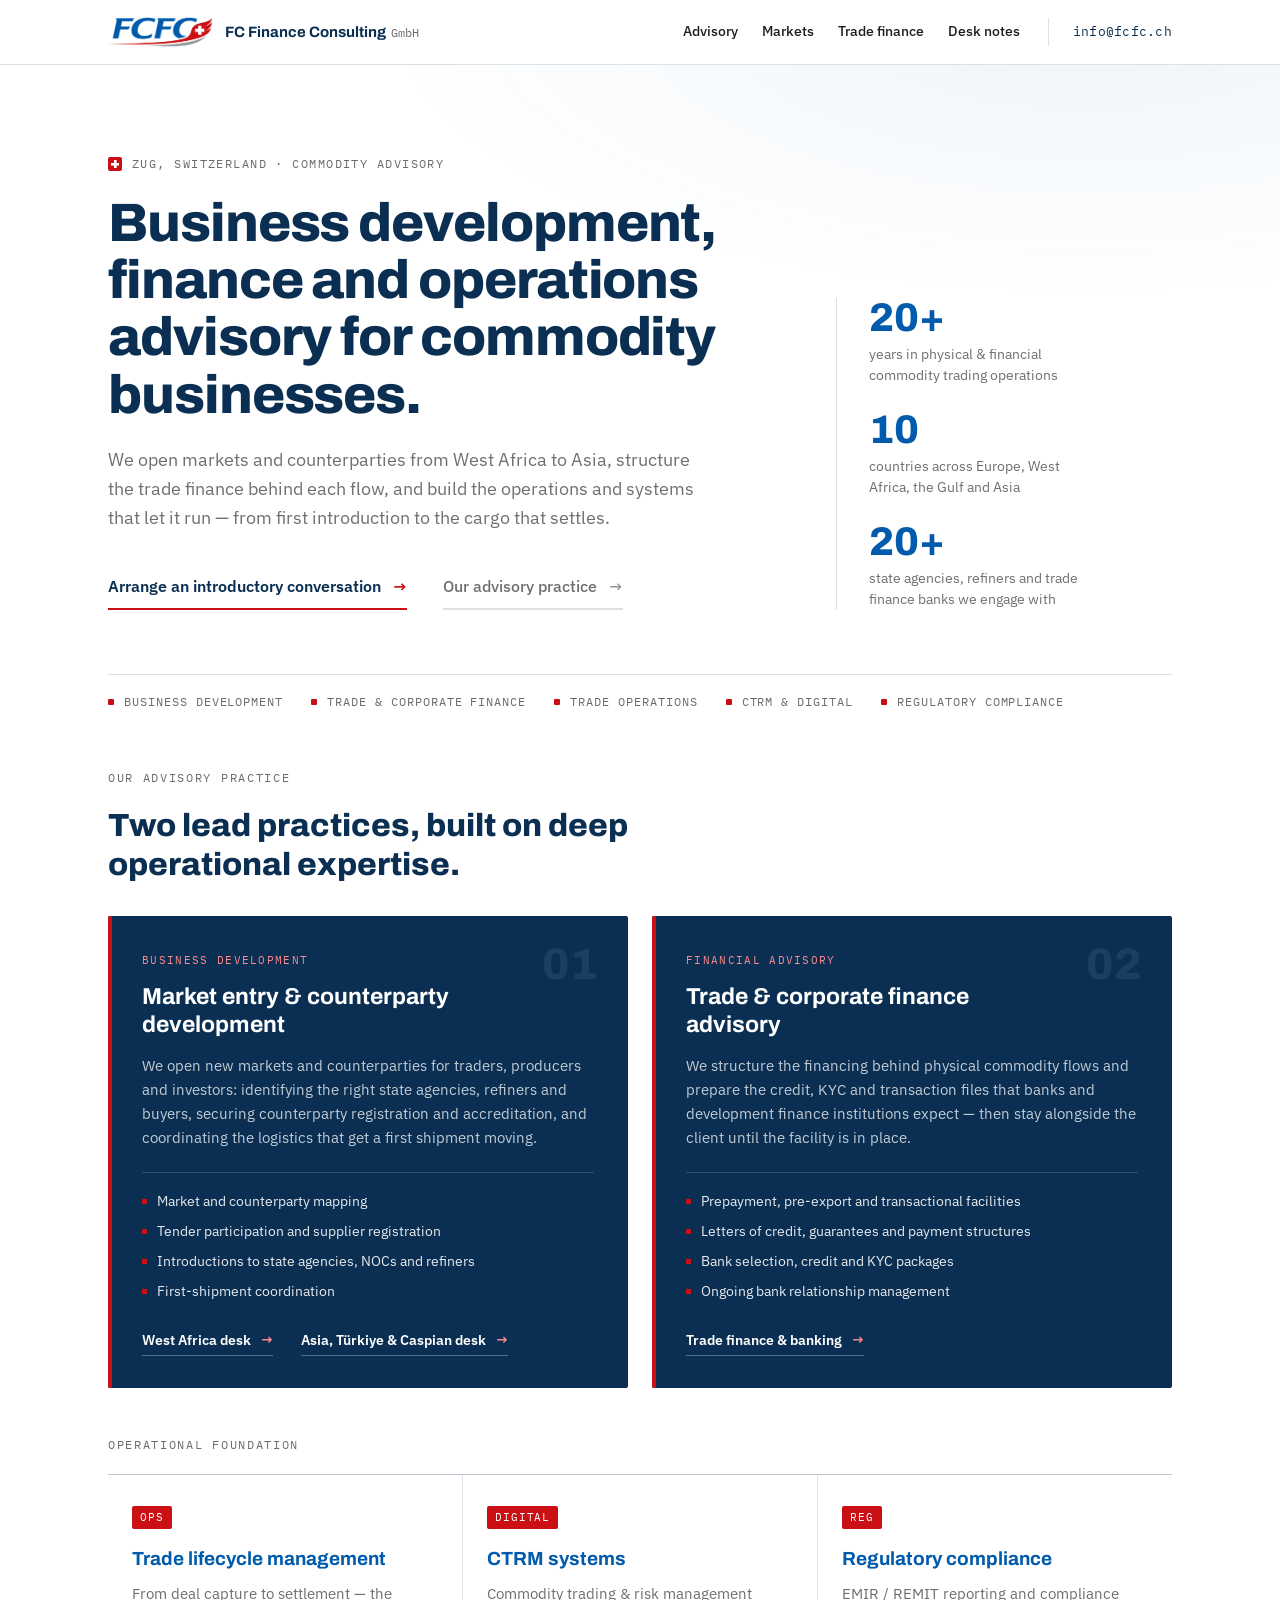
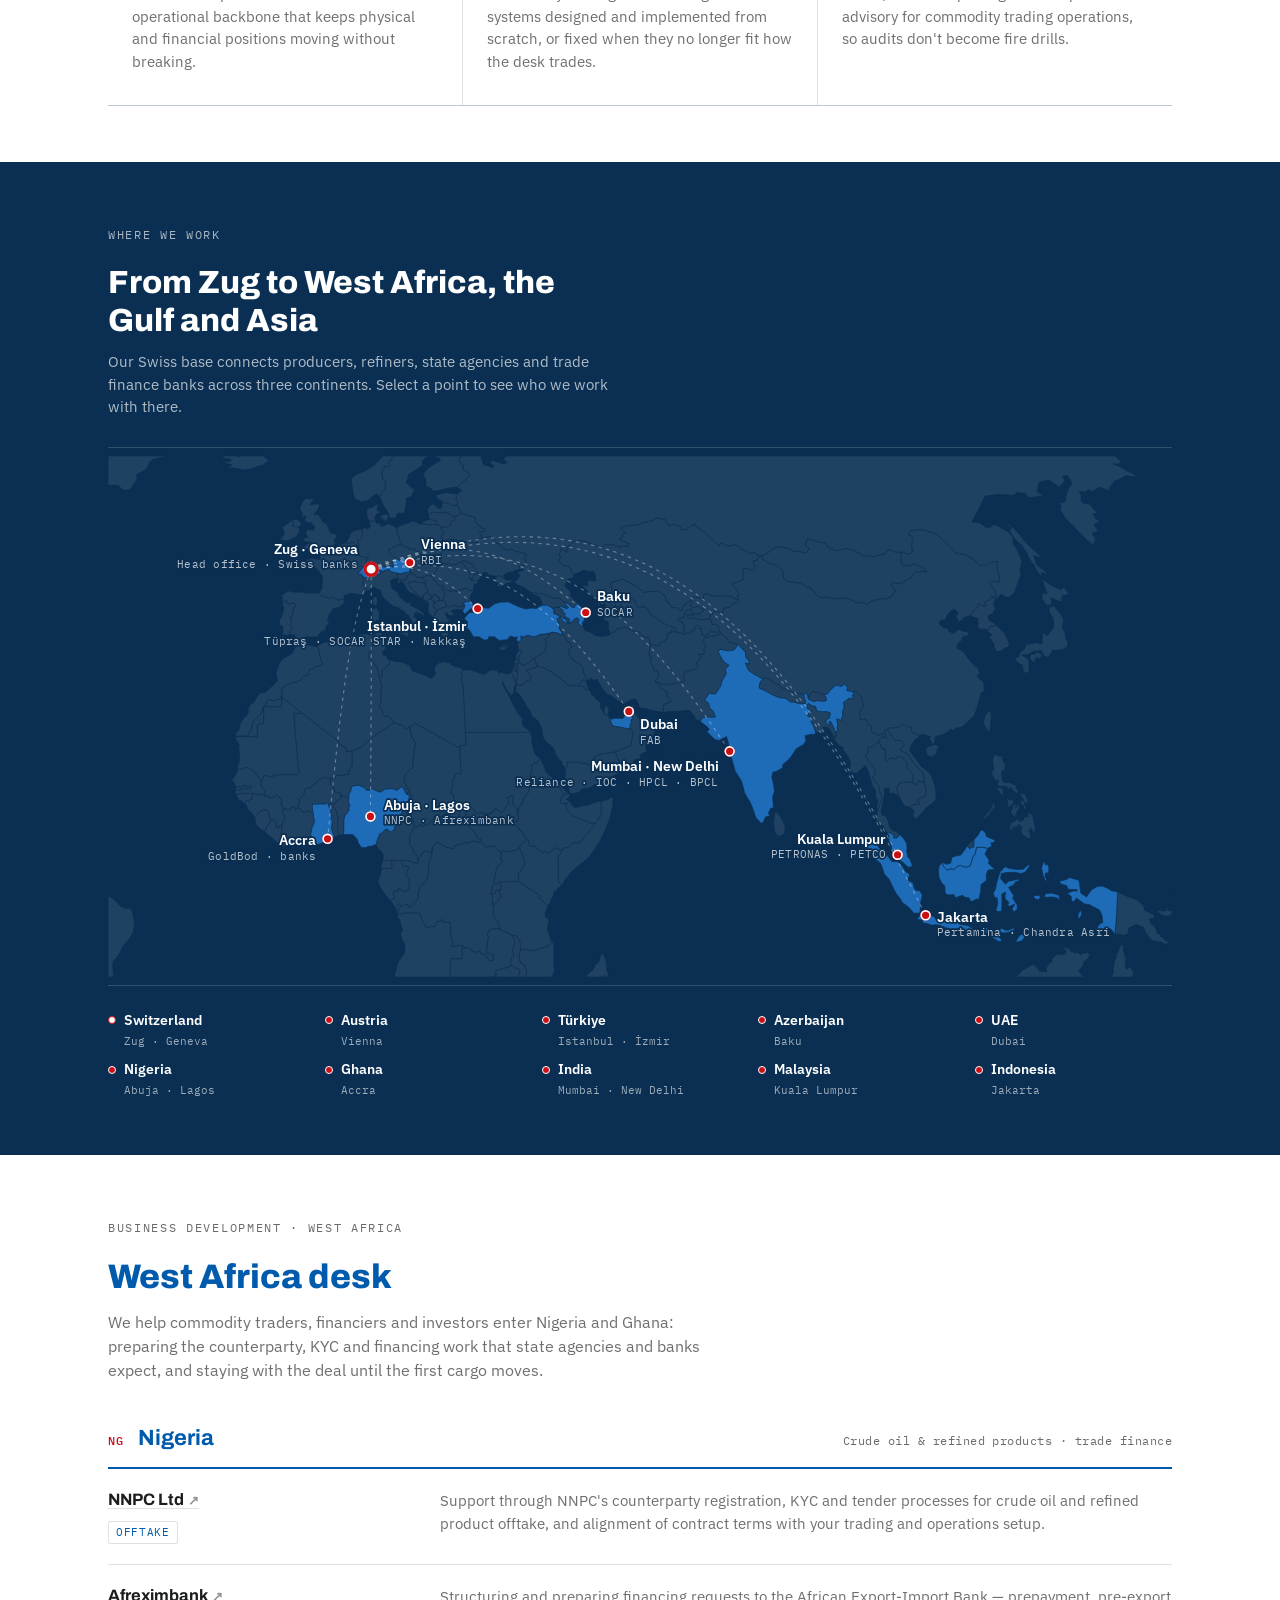
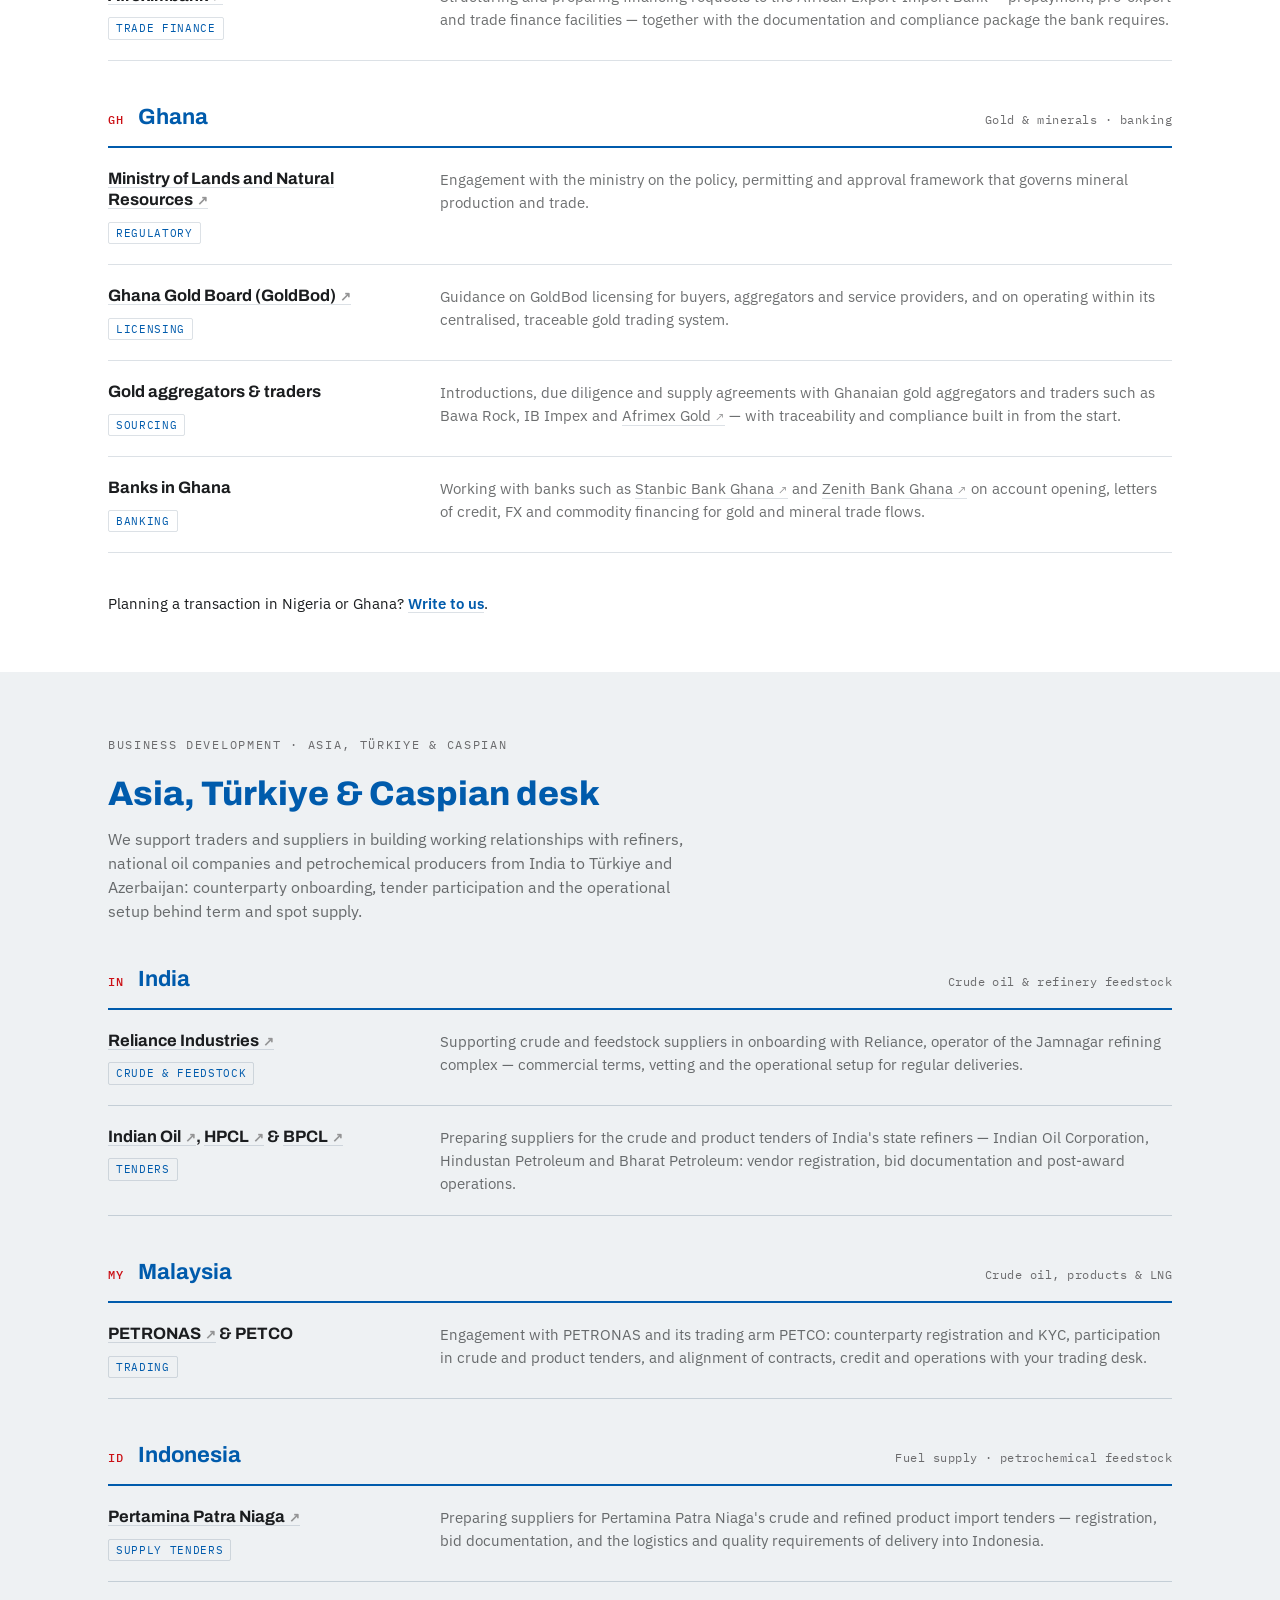
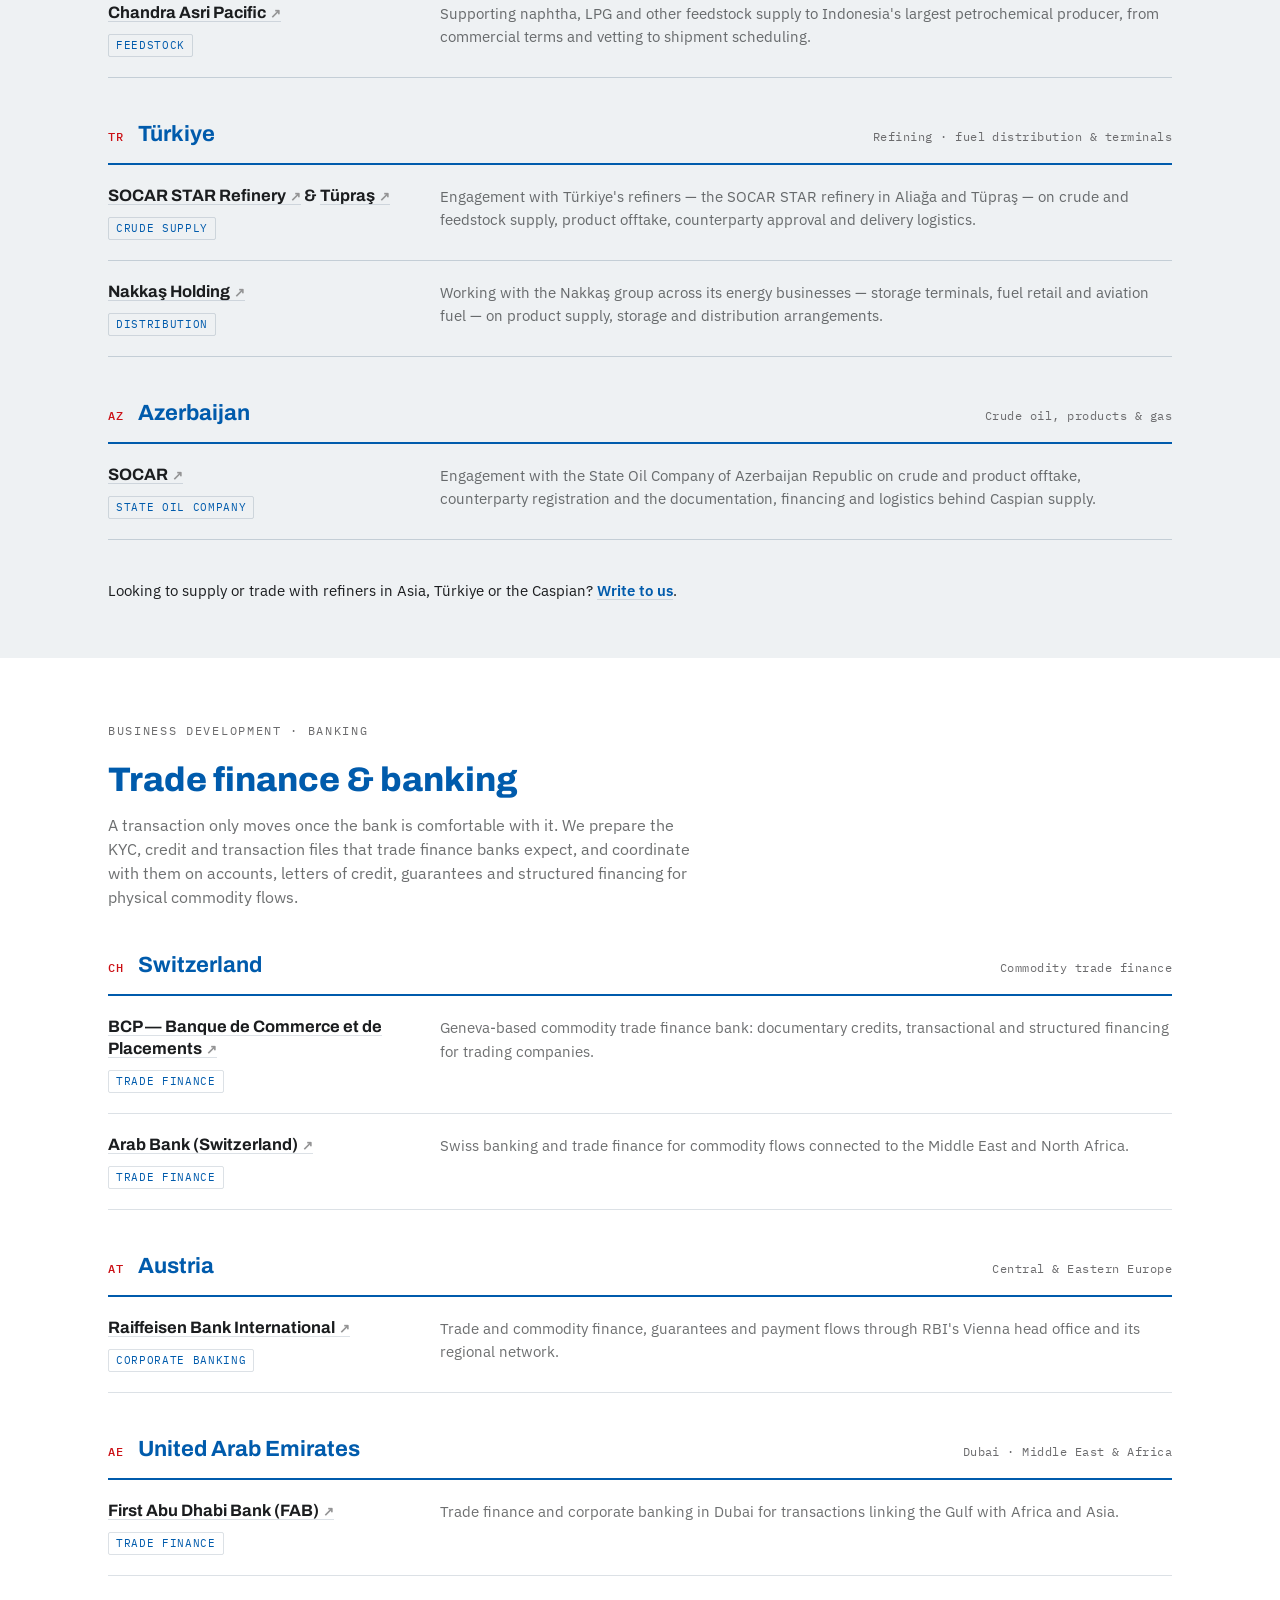
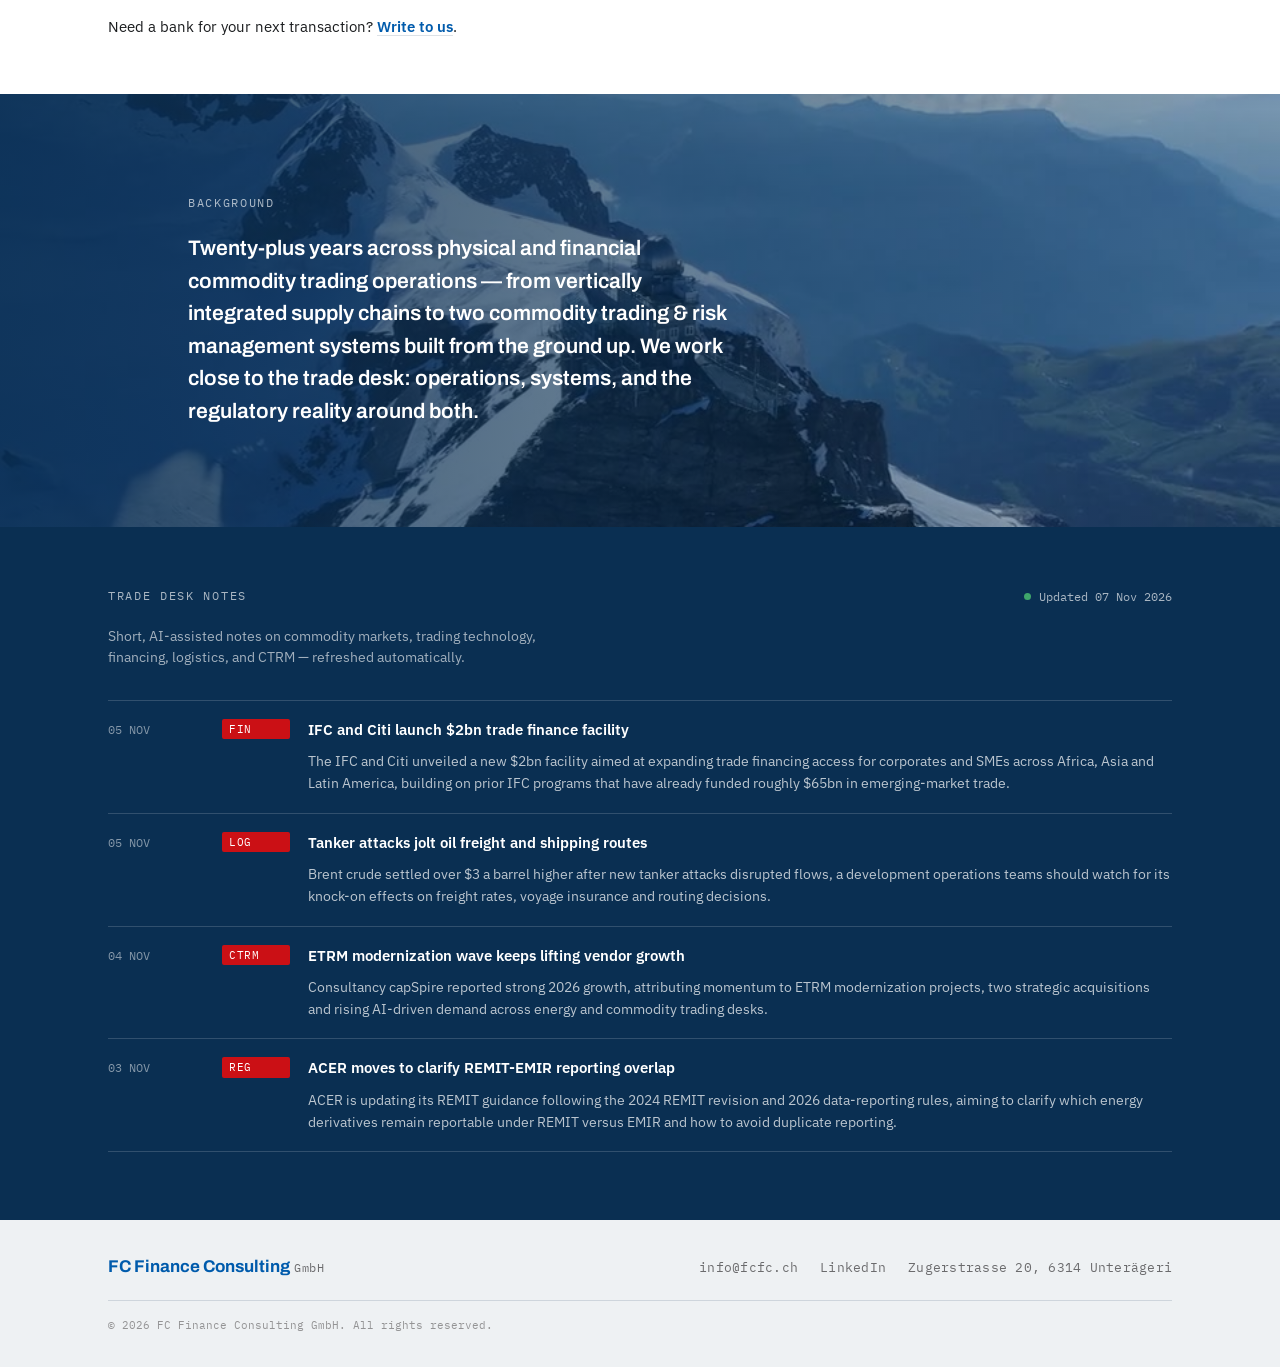
==== commit d77e5f3c: "Lead with business development and financial advisory; replace buttons with refined text CTAs Co-Aut" ====
--- a/index.html
+++ b/index.html
@@ -8,7 +8,7 @@
 <link rel="preconnect" href="https://fonts.googleapis.com">
 <link rel="preconnect" href="https://fonts.gstatic.com" crossorigin>
 <link href="https://fonts.googleapis.com/css2?family=Archivo:wght@600;700;800&family=IBM+Plex+Sans:wght@400;500;600&family=IBM+Plex+Mono:wght@400;500&display=swap" rel="stylesheet">
-<link rel="stylesheet" href="assets/style.css?v=20261107d">
+<link rel="stylesheet" href="assets/style.css?v=20261107e">
 <link rel="icon" href="assets/favicon/favicon.ico" sizes="any">
 <link rel="icon" type="image/png" sizes="32x32" href="assets/favicon/favicon-32x32.png">
 <link rel="icon" type="image/png" sizes="16x16" href="assets/favicon/favicon-16x16.png">
@@ -23,12 +23,12 @@
       <span class="topbar-name">FC Finance Consulting <span>GmbH</span></span>
     </a>
     <div class="topbar-links">
-      <a href="#services">Services</a>
-      <a href="#footprint">Where we work</a>
+      <a href="#services">Advisory</a>
+      <a href="#footprint">Markets</a>
       <a href="#banks">Trade finance</a>
       <a href="#news">Desk notes</a>
     </div>
-    <a class="btn btn-small" href="mailto:info@fcfc.ch">Contact</a>
+    <a class="topbar-mail" href="mailto:info@fcfc.ch">info@fcfc.ch</a>
   </div>
 </nav>
 
@@ -36,22 +36,22 @@
   <div class="wrap hero-grid">
     <div class="hero-copy">
       <div class="eyebrow"><span class="eyebrow-flag" aria-hidden="true"></span>Zug, Switzerland · Commodity advisory</div>
-      <h1 class="hero-headline">Trade operations &amp; compliance advisory for commodity businesses.</h1>
-      <p class="hero-lede">We work close to the trade desk — building CTRM systems, running the trade lifecycle, keeping regulatory reporting clean, and opening new markets from West Africa to Asia.</p>
+      <h1 class="hero-headline">Business development, finance and operations advisory for commodity businesses.</h1>
+      <p class="hero-lede">We open markets and counterparties from West Africa to Asia, structure the trade finance behind each flow, and build the operations and systems that let it run — from first introduction to the cargo that settles.</p>
       <div class="hero-actions">
-        <a class="btn" href="mailto:info@fcfc.ch?subject=Enquiry">Discuss a mandate</a>
-        <a class="btn btn-ghost" href="#footprint">Where we work &rarr;</a>
+        <a class="link-cta" href="mailto:info@fcfc.ch?subject=Introductory%20conversation">Arrange an introductory conversation<span aria-hidden="true">&rarr;</span></a>
+        <a class="link-cta link-cta-quiet" href="#services">Our advisory practice<span aria-hidden="true">&rarr;</span></a>
       </div>
     </div>
     <dl class="hero-facts">
       <div class="fact"><dt>20+</dt><dd>years in physical &amp; financial commodity trading operations</dd></div>
-      <div class="fact"><dt>2</dt><dd>CTRM systems built from the ground up</dd></div>
       <div class="fact"><dt>10</dt><dd>countries across Europe, West Africa, the Gulf and Asia</dd></div>
+      <div class="fact"><dt>20+</dt><dd>state agencies, refiners and trade finance banks we engage with</dd></div>
     </dl>
   </div>
   <div class="wrap">
     <ul class="hero-tags" aria-label="Practice areas">
-      <li>CTRM &amp; digital</li><li>Trade lifecycle</li><li>EMIR / REMIT</li><li>Business development</li><li>Trade finance</li>
+      <li>Business development</li><li>Trade &amp; corporate finance</li><li>Trade operations</li><li>CTRM &amp; digital</li><li>Regulatory compliance</li>
     </ul>
   </div>
 </header>
@@ -60,38 +60,61 @@
 
   <section class="services" id="services">
     <div class="wrap">
-      <div class="section-label">What we do</div>
-      <div class="services-grid">
-
+      <div class="section-label">Our advisory practice</div>
+      <h2 class="services-title">Two lead practices, built on deep operational expertise.</h2>
+
+      <div class="practice-grid">
+        <article class="practice">
+          <span class="practice-num">01</span>
+          <span class="practice-tag">Business development</span>
+          <h3>Market entry &amp; counterparty development</h3>
+          <p>We open new markets and counterparties for traders, producers and investors: identifying the right state agencies, refiners and buyers, securing counterparty registration and accreditation, and coordinating the logistics that get a first shipment moving.</p>
+          <ul class="practice-list">
+            <li>Market and counterparty mapping</li>
+            <li>Tender participation and supplier registration</li>
+            <li>Introductions to state agencies, NOCs and refiners</li>
+            <li>First-shipment coordination</li>
+          </ul>
+          <div class="practice-links">
+            <a href="#west-africa">West Africa desk<span aria-hidden="true">&rarr;</span></a>
+            <a href="#asia">Asia, Türkiye &amp; Caspian desk<span aria-hidden="true">&rarr;</span></a>
+          </div>
+        </article>
+
+        <article class="practice">
+          <span class="practice-num">02</span>
+          <span class="practice-tag">Financial advisory</span>
+          <h3>Trade &amp; corporate finance advisory</h3>
+          <p>We structure the financing behind physical commodity flows and prepare the credit, KYC and transaction files that banks and development finance institutions expect — then stay alongside the client until the facility is in place.</p>
+          <ul class="practice-list">
+            <li>Prepayment, pre-export and transactional facilities</li>
+            <li>Letters of credit, guarantees and payment structures</li>
+            <li>Bank selection, credit and KYC packages</li>
+            <li>Ongoing bank relationship management</li>
+          </ul>
+          <div class="practice-links">
+            <a href="#banks">Trade finance &amp; banking<span aria-hidden="true">&rarr;</span></a>
+          </div>
+        </article>
+      </div>
+
+      <div class="section-label core-label">Operational foundation</div>
+      <div class="services-grid core-grid">
+        <article class="service">
+          <span class="service-tag">OPS</span>
+          <h2>Trade lifecycle management</h2>
+          <p>From deal capture to settlement — the operational backbone that keeps physical and financial positions moving without breaking.</p>
+        </article>
         <article class="service">
           <span class="service-tag">DIGITAL</span>
           <h2>CTRM systems</h2>
-          <p>We design and implement commodity trading &amp; risk management systems from scratch, or fix ones that no longer fit how your desk actually trades.</p>
+          <p>Commodity trading &amp; risk management systems designed and implemented from scratch, or fixed when they no longer fit how the desk trades.</p>
         </article>
-
-        <article class="service">
-          <span class="service-tag">OPS</span>
-          <h2>Trade lifecycle management</h2>
-          <p>From deal capture to settlement — we build the operational backbone that keeps physical and financial positions moving without breaking.</p>
-        </article>
-
         <article class="service">
           <span class="service-tag">REG</span>
-          <h2>EMIR / REMIT compliance</h2>
-          <p>Regulatory reporting and compliance advisory for commodity trading operations, so audits don't become fire drills.</p>
+          <h2>Regulatory compliance</h2>
+          <p>EMIR / REMIT reporting and compliance advisory for commodity trading operations, so audits don't become fire drills.</p>
         </article>
-
-        <article class="service">
-          <span class="service-tag">BD</span>
-          <h2>Business development &amp; market entry</h2>
-          <p>We open new markets and counterparties — structuring trade finance with banking partners, securing corporate accreditation with buyers, and coordinating the logistics that get a first shipment moving.</p>
-          <span class="service-links">
-            <a class="service-link" href="#west-africa">West Africa desk &rarr;</a>
-            <a class="service-link" href="#asia">Asia, Türkiye &amp; Caspian desk &rarr;</a>
-            <a class="service-link" href="#banks">Trade finance &amp; banking &rarr;</a>
-          </span>
-        </article>
-
       </div>
     </div>
   </section>
--- a/assets/style.css
+++ b/assets/style.css
@@ -694,3 +694,133 @@
   .hero-tags { margin-top: 40px; }
   .hero-actions .btn { flex: 1 1 auto; }
 }
+
+/* ---------- refined CTAs (replace buttons) ---------- */
+.topbar-mail {
+  font-family: var(--font-mono);
+  font-size: 13px;
+  letter-spacing: 0.02em;
+  color: var(--blue-deep);
+  text-decoration: none;
+  padding-left: 24px;
+  border-left: 1px solid var(--hairline);
+  line-height: 28px;
+}
+.topbar-mail:hover { color: var(--red); }
+
+.hero-actions { gap: 14px 36px; align-items: center; }
+.link-cta {
+  display: inline-flex;
+  align-items: center;
+  gap: 12px;
+  font-family: var(--font-body);
+  font-weight: 600;
+  font-size: 16px;
+  color: var(--blue-deep);
+  text-decoration: none;
+  padding: 10px 0;
+  border-bottom: 2px solid var(--red);
+  transition: color .15s ease, gap .15s ease;
+}
+.link-cta span { color: var(--red); transition: transform .15s ease; }
+.link-cta:hover { color: var(--blue); }
+.link-cta:hover span { transform: translateX(4px); }
+.link-cta-quiet { font-weight: 500; color: var(--graphite-60); border-bottom-color: var(--hairline); }
+.link-cta-quiet span { color: var(--gray-light); }
+.link-cta-quiet:hover { color: var(--blue-deep); border-bottom-color: var(--blue); }
+
+/* ---------- lead practices ---------- */
+.services-title {
+  font-family: var(--font-display);
+  font-weight: 800;
+  font-size: clamp(24px, 3vw, 32px);
+  line-height: 1.2;
+  color: var(--blue-deep);
+  margin: 0 0 32px;
+  max-width: 26ch;
+}
+.practice-grid {
+  display: grid;
+  grid-template-columns: repeat(2, 1fr);
+  gap: 24px;
+}
+.practice {
+  position: relative;
+  background: var(--blue-deep);
+  color: #fff;
+  padding: 36px 34px 32px;
+  border-radius: 2px;
+  display: flex;
+  flex-direction: column;
+  overflow: hidden;
+}
+.practice::before {
+  content: "";
+  position: absolute; left: 0; top: 0; bottom: 0; width: 4px;
+  background: var(--red);
+}
+.practice-num {
+  position: absolute; right: 30px; top: 26px;
+  font-family: var(--font-display); font-weight: 800; font-size: 44px;
+  color: rgba(255,255,255,0.08); line-height: 1;
+}
+.practice-tag {
+  font-family: var(--font-mono);
+  font-size: 11px;
+  letter-spacing: 0.12em;
+  text-transform: uppercase;
+  color: #FF8A8D;
+  margin-bottom: 14px;
+}
+.practice h3 {
+  font-family: var(--font-display);
+  font-weight: 700;
+  font-size: 23px;
+  line-height: 1.25;
+  margin: 0 0 14px;
+  color: #fff;
+  max-width: 22ch;
+}
+.practice p {
+  margin: 0 0 22px;
+  font-size: 15px;
+  line-height: 1.6;
+  color: rgba(255,255,255,0.75);
+}
+.practice-list {
+  list-style: none;
+  margin: 0 0 28px;
+  padding: 18px 0 0;
+  border-top: 1px solid var(--hairline-dark);
+  display: grid;
+  gap: 9px;
+}
+.practice-list li {
+  font-size: 14px;
+  color: rgba(255,255,255,0.9);
+  display: flex; gap: 10px; align-items: baseline;
+}
+.practice-list li::before { content: ""; width: 5px; height: 5px; background: var(--red); flex-shrink: 0; transform: translateY(-2px); }
+.practice-links { margin-top: auto; display: flex; flex-wrap: wrap; gap: 8px 28px; }
+.practice-links a {
+  display: inline-flex; gap: 10px; align-items: center;
+  font-size: 14px; font-weight: 600; color: #fff; text-decoration: none;
+  padding-bottom: 4px; border-bottom: 1px solid rgba(255,255,255,0.3);
+}
+.practice-links a span { color: #FF8A8D; transition: transform .15s ease; }
+.practice-links a:hover { border-bottom-color: #FF8A8D; }
+.practice-links a:hover span { transform: translateX(3px); }
+
+.core-label { margin-top: 48px; }
+.core-grid { grid-template-columns: repeat(3, 1fr); }
+
+@media (max-width: 900px) {
+  .topbar-mail { border-left: 0; padding-left: 0; }
+  .practice-grid { grid-template-columns: 1fr; }
+  .core-grid { grid-template-columns: 1fr; }
+}
+@media (max-width: 560px) {
+  .topbar-mail { font-size: 12px; }
+  .hero-actions { flex-direction: column; align-items: flex-start; }
+  .practice { padding: 30px 24px 26px; }
+}
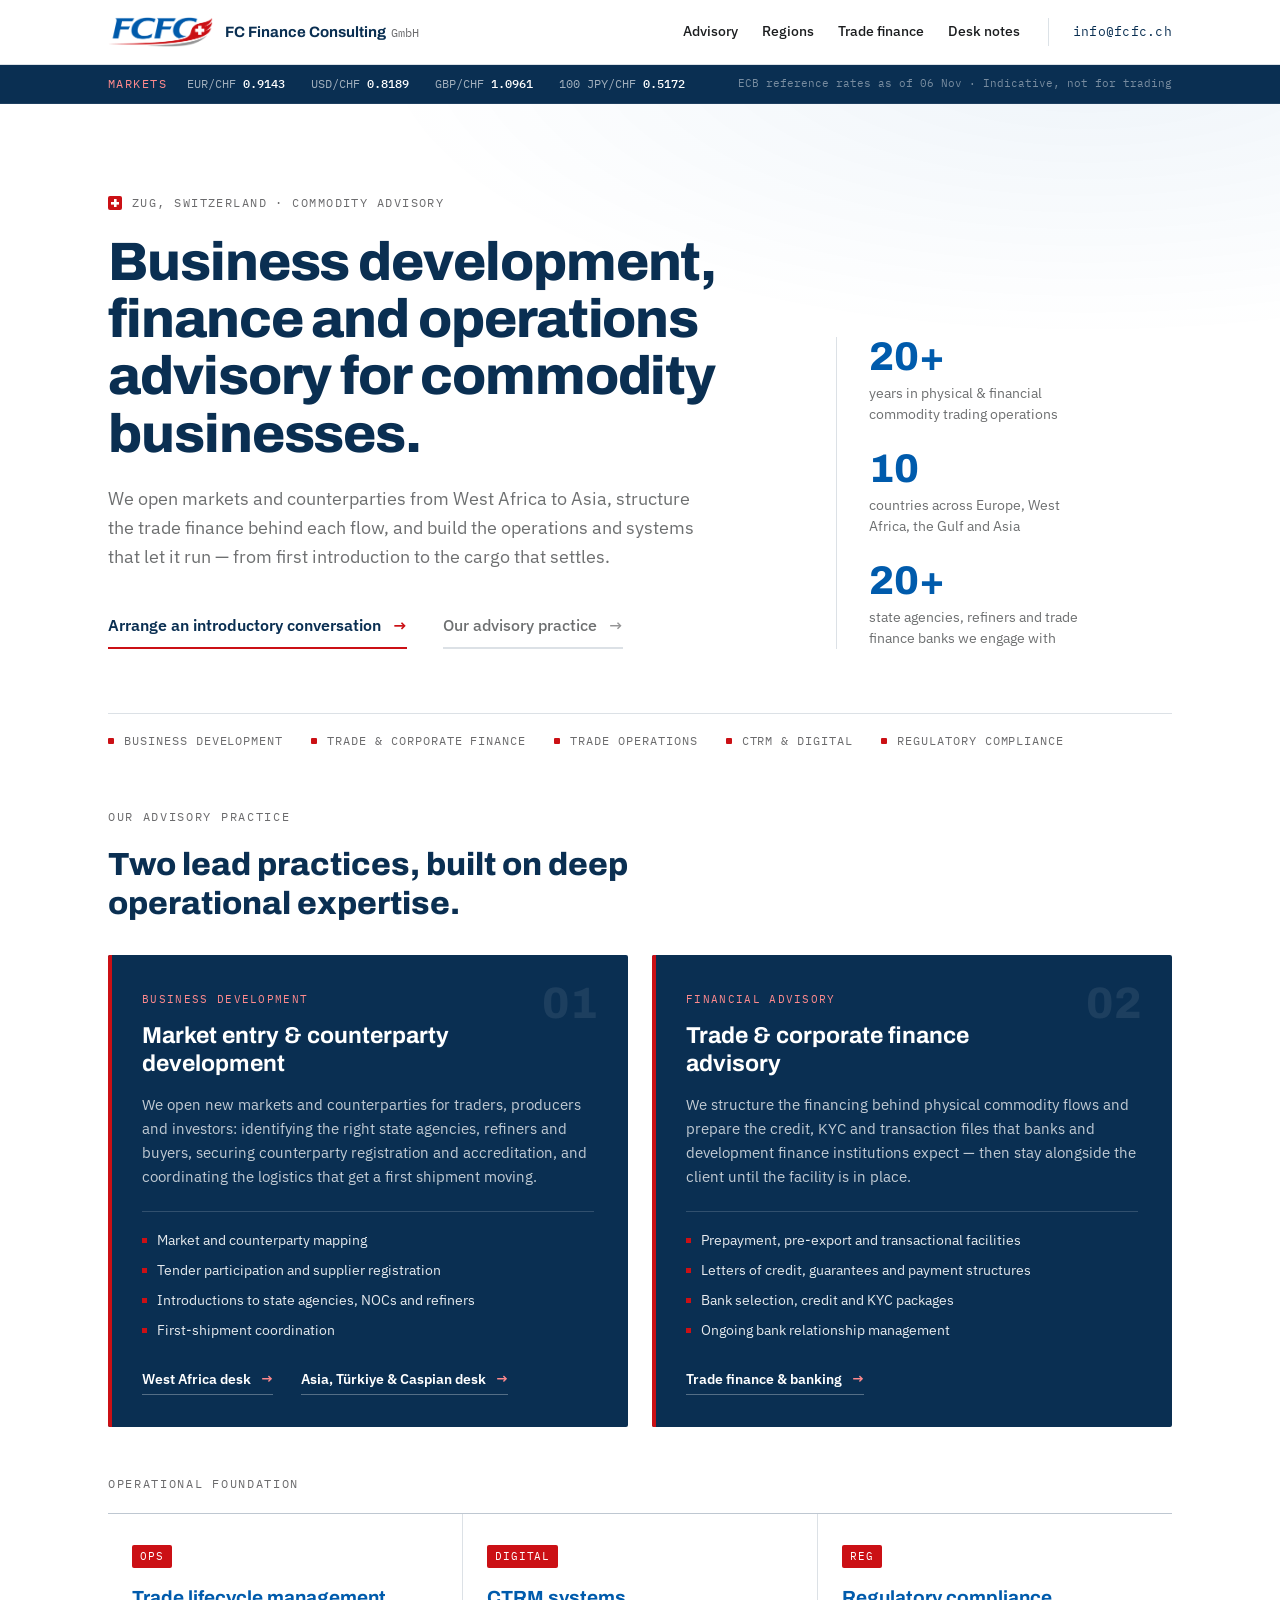
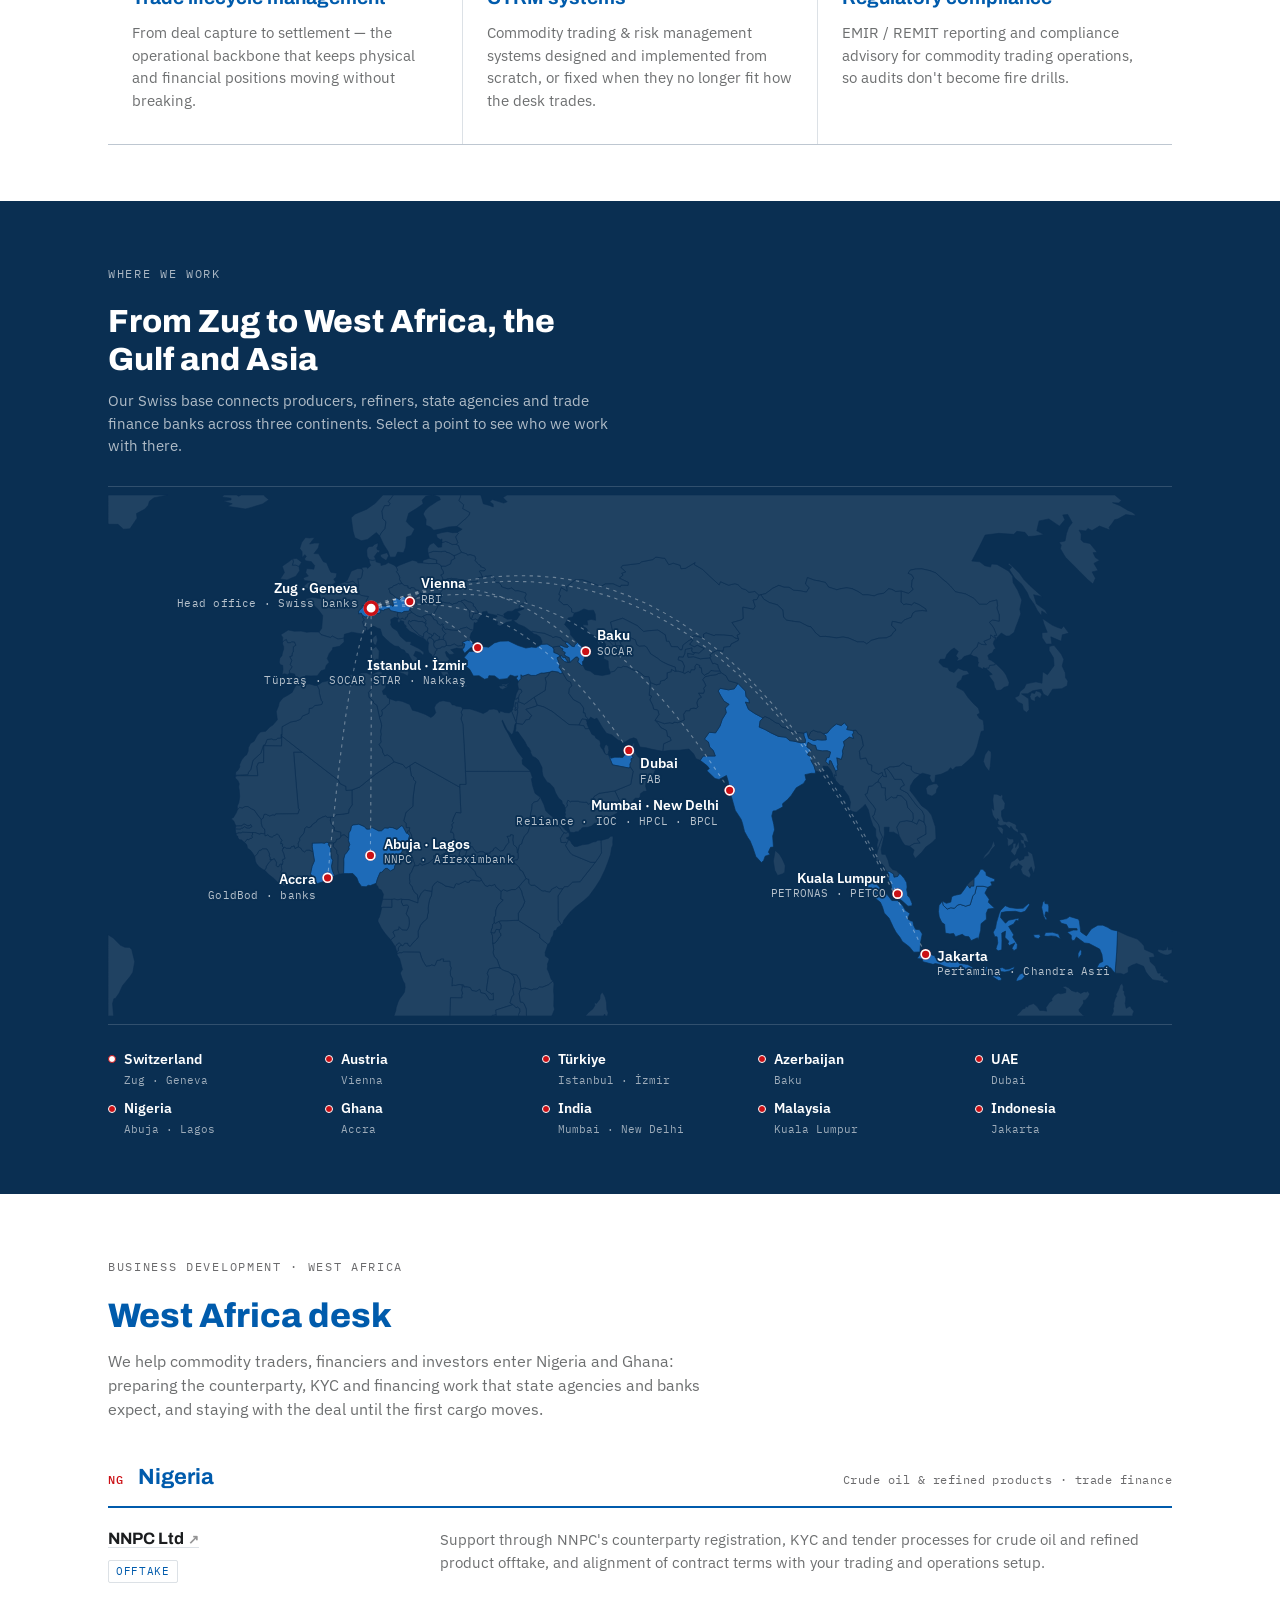
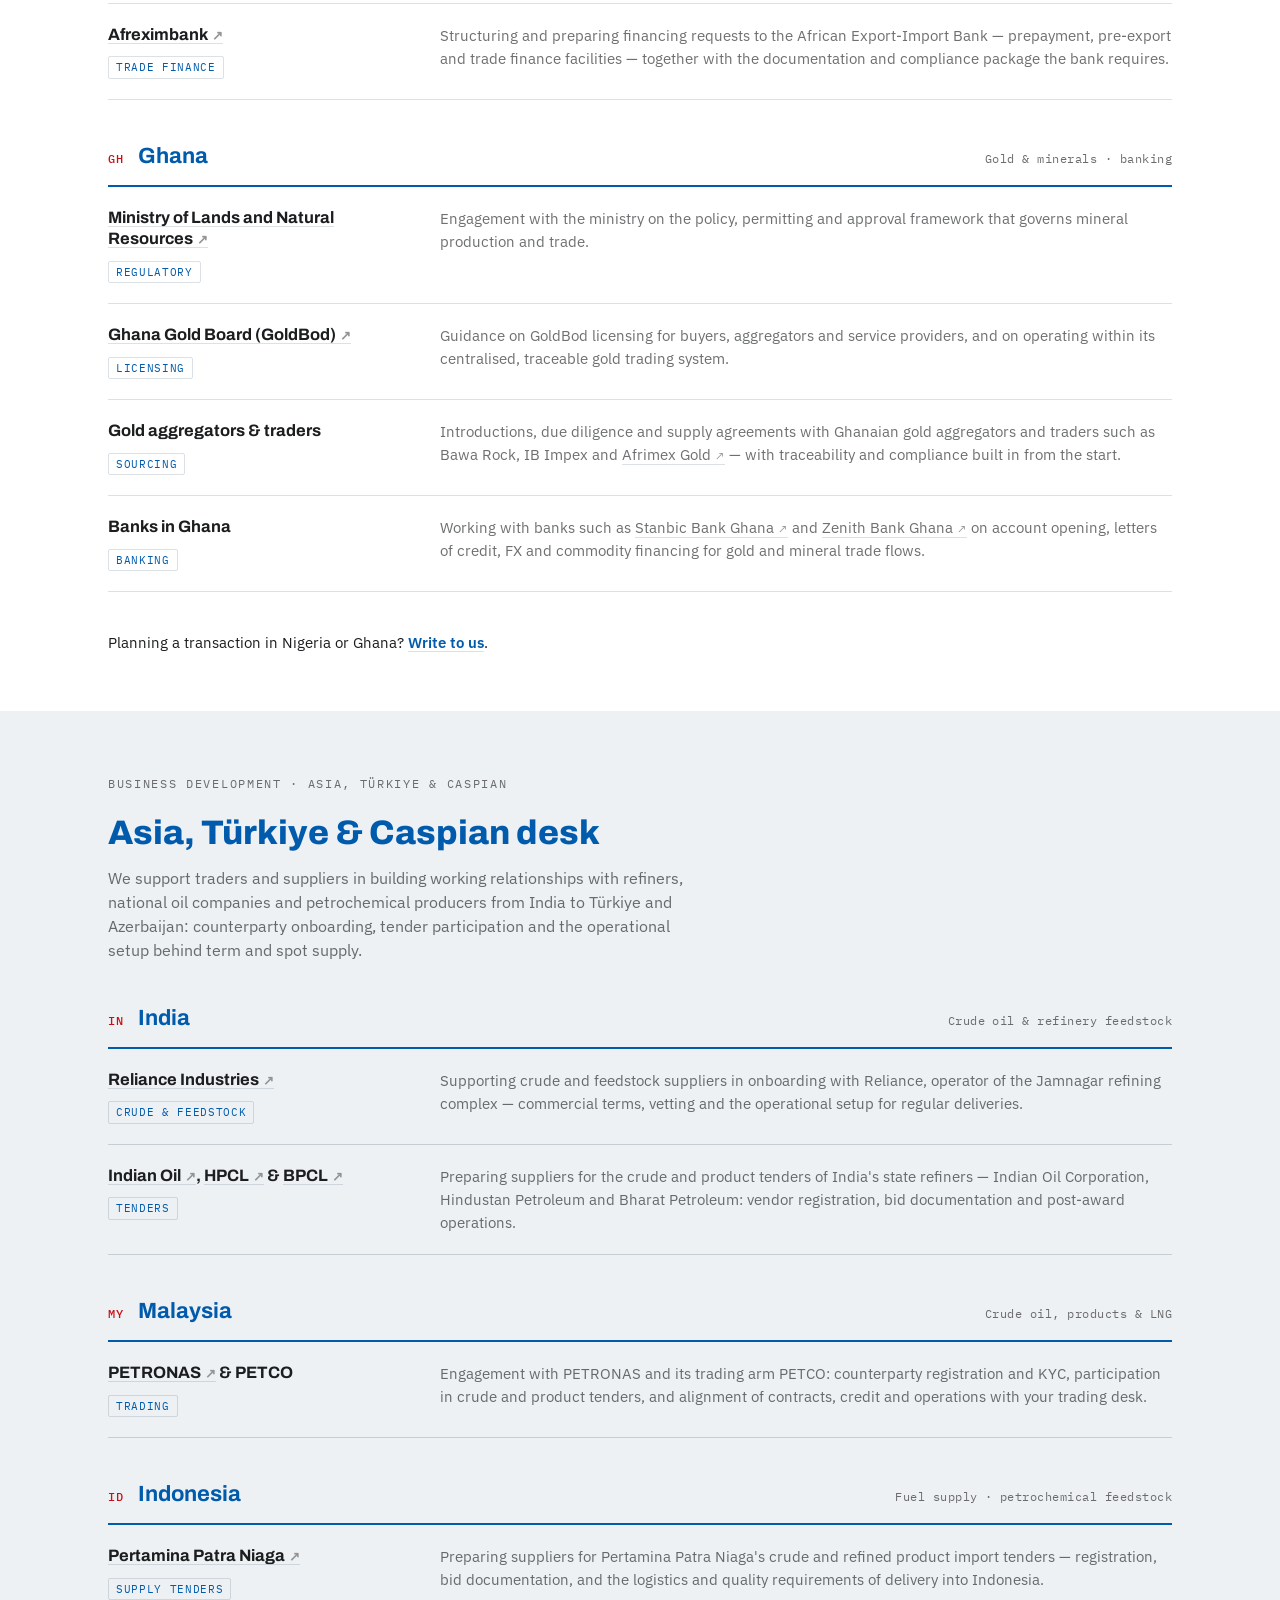
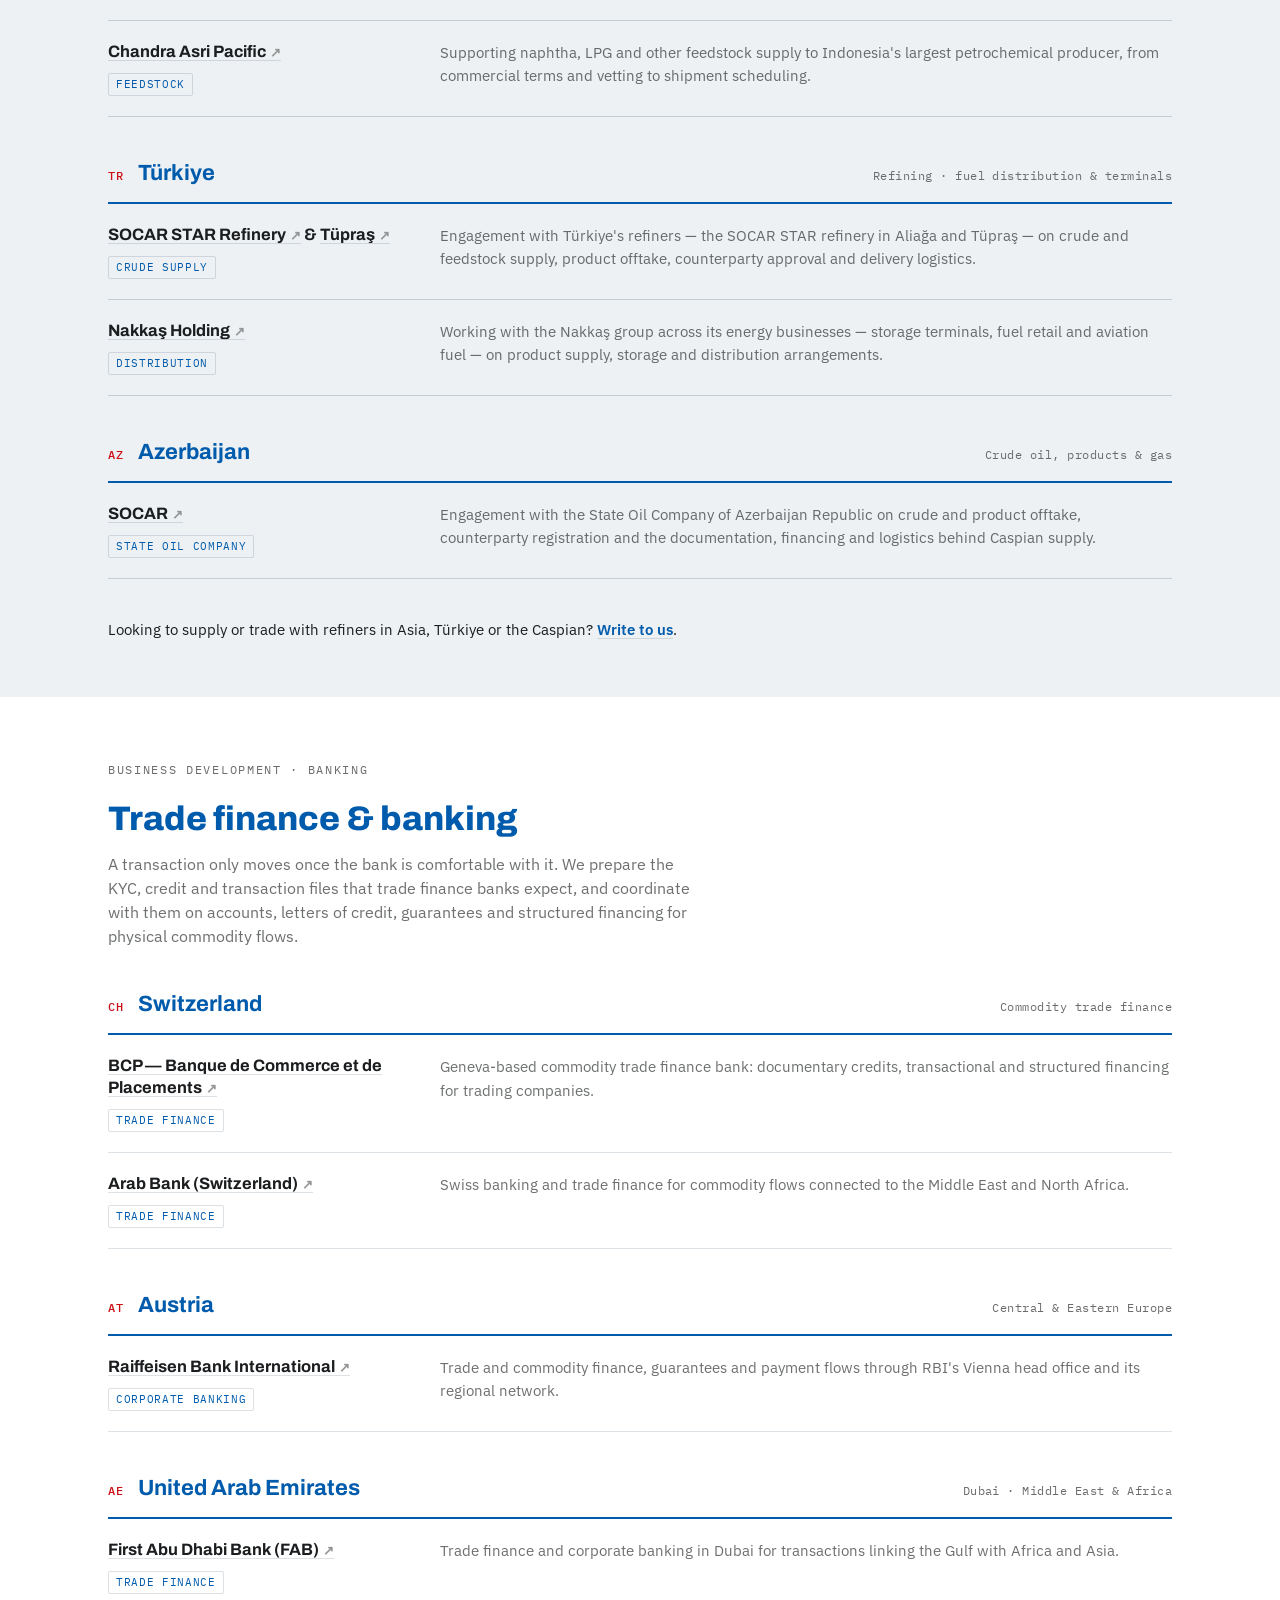
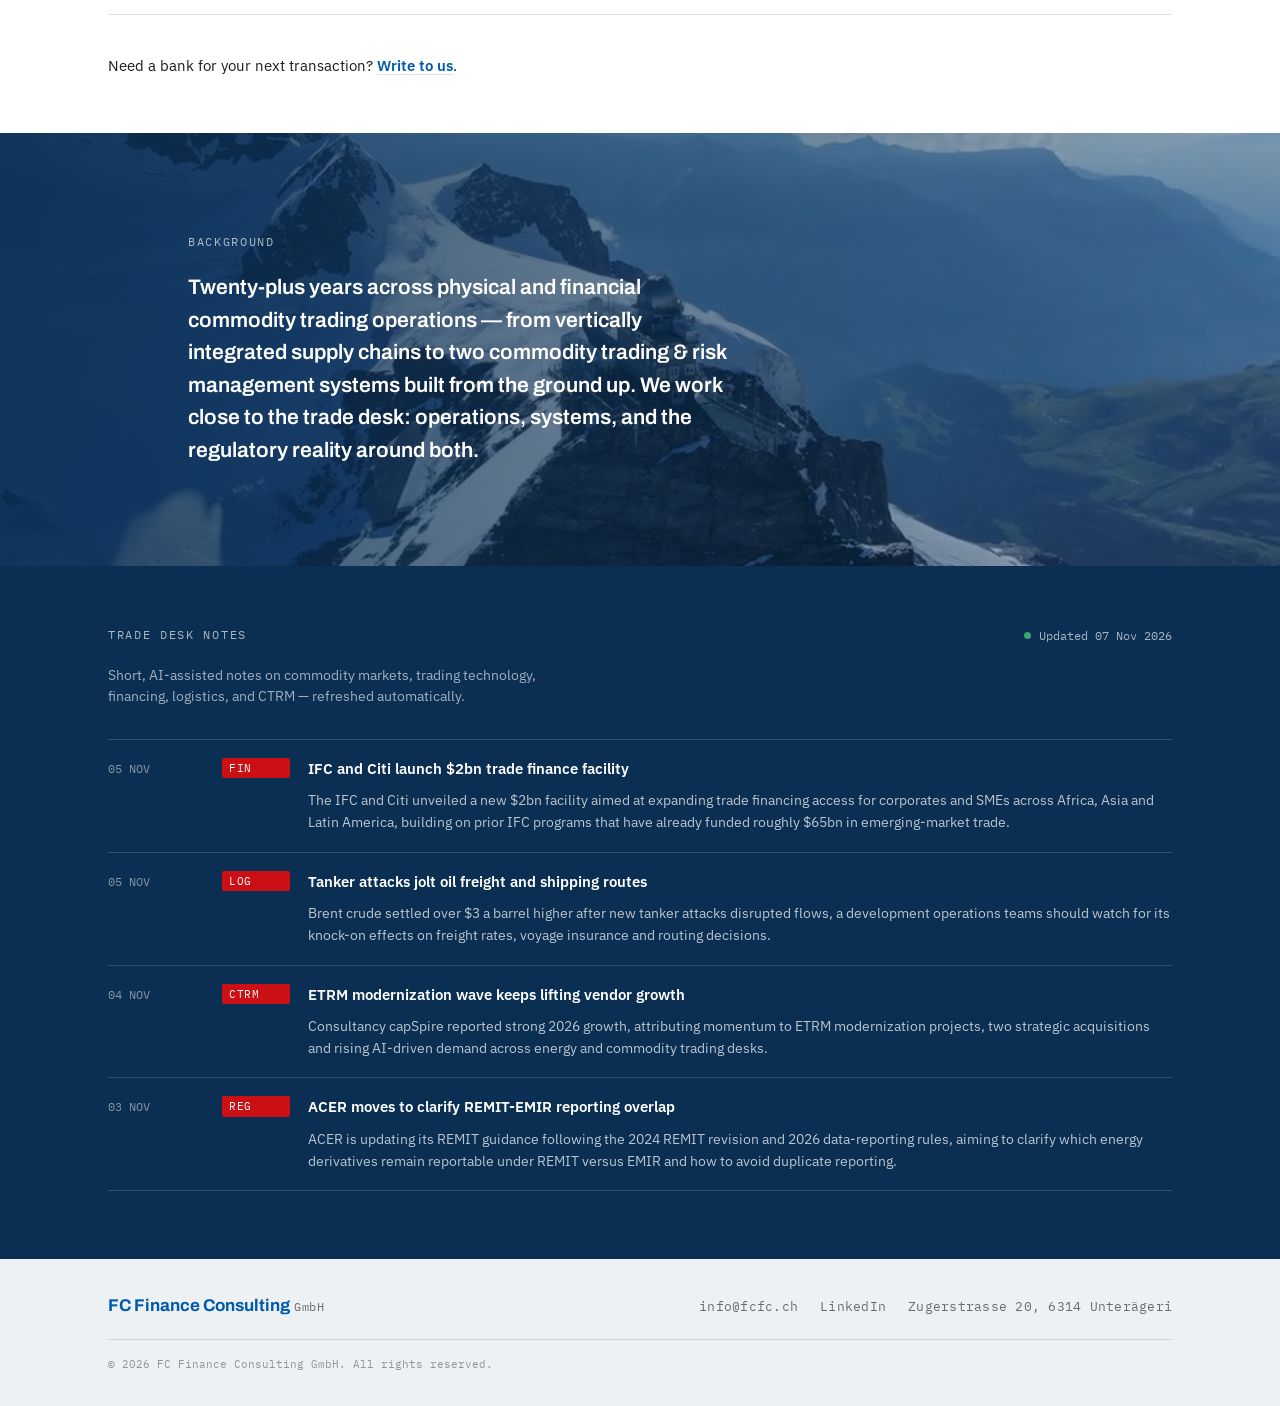
==== commit d6a8c44a: "Add market ticker: ECB FX rates vs CHF, gold and oil via OilPriceAPI Co-Authored-By: Claude Opus 5.5" ====
--- a/index.html
+++ b/index.html
@@ -8,7 +8,7 @@
 <link rel="preconnect" href="https://fonts.googleapis.com">
 <link rel="preconnect" href="https://fonts.gstatic.com" crossorigin>
 <link href="https://fonts.googleapis.com/css2?family=Archivo:wght@600;700;800&family=IBM+Plex+Sans:wght@400;500;600&family=IBM+Plex+Mono:wght@400;500&display=swap" rel="stylesheet">
-<link rel="stylesheet" href="assets/style.css?v=20261107e">
+<link rel="stylesheet" href="assets/style.css?v=20261107f">
 <link rel="icon" href="assets/favicon/favicon.ico" sizes="any">
 <link rel="icon" type="image/png" sizes="32x32" href="assets/favicon/favicon-32x32.png">
 <link rel="icon" type="image/png" sizes="16x16" href="assets/favicon/favicon-16x16.png">
@@ -24,13 +24,21 @@
     </a>
     <div class="topbar-links">
       <a href="#services">Advisory</a>
-      <a href="#footprint">Markets</a>
+      <a href="#footprint">Regions</a>
       <a href="#banks">Trade finance</a>
       <a href="#news">Desk notes</a>
     </div>
     <a class="topbar-mail" href="mailto:info@fcfc.ch">info@fcfc.ch</a>
   </div>
 </nav>
+
+<div class="ticker" id="ticker" aria-label="Indicative market data">
+  <div class="wrap ticker-inner">
+    <span class="ticker-label">Markets</span>
+    <ul class="ticker-list" id="ticker-list"></ul>
+    <span class="ticker-src" id="ticker-src"></span>
+  </div>
+</div>
 
 <header class="hero" id="top">
   <div class="wrap hero-grid">
@@ -428,6 +436,6 @@
   </div>
 </footer>
 
-<script src="assets/script.js?v=20261107"></script>
+<script src="assets/script.js?v=20261107f"></script>
 </body>
 </html>
--- a/assets/style.css
+++ b/assets/style.css
@@ -824,3 +824,50 @@
   .hero-actions { flex-direction: column; align-items: flex-start; }
   .practice { padding: 30px 24px 26px; }
 }
+
+/* ---------- market ticker ---------- */
+.ticker { background: var(--blue-deep); color: #fff; border-bottom: 1px solid rgba(255,255,255,0.08); }
+.ticker:not(.is-ready) { min-height: 38px; }
+.ticker-inner {
+  display: flex;
+  align-items: center;
+  gap: 20px;
+  min-height: 38px;
+  font-family: var(--font-mono);
+  font-size: 12px;
+}
+.ticker-label {
+  letter-spacing: 0.12em;
+  text-transform: uppercase;
+  color: #FF8A8D;
+  flex-shrink: 0;
+}
+.ticker-list {
+  list-style: none;
+  margin: 0;
+  padding: 0;
+  display: flex;
+  gap: 26px;
+  overflow-x: auto;
+  scrollbar-width: none;
+  white-space: nowrap;
+  flex: 1 1 auto;
+  min-width: 0;
+}
+.ticker-list::-webkit-scrollbar { display: none; }
+.ticker-list li { display: inline-flex; align-items: baseline; gap: 7px; }
+.tk-name { color: rgba(255,255,255,0.62); }
+.tk-val { color: #fff; font-weight: 500; }
+.tk-unit { color: rgba(255,255,255,0.45); font-size: 11px; }
+.tk-ch { font-size: 11px; color: rgba(255,255,255,0.55); }
+.tk-ch.up { color: #6FD39A; }
+.tk-ch.down { color: #FF8A8D; }
+.ticker-src {
+  flex-shrink: 0;
+  font-size: 10.5px;
+  color: rgba(255,255,255,0.45);
+  white-space: nowrap;
+}
+@media (max-width: 900px) {
+  .ticker-src { display: none; }
+}
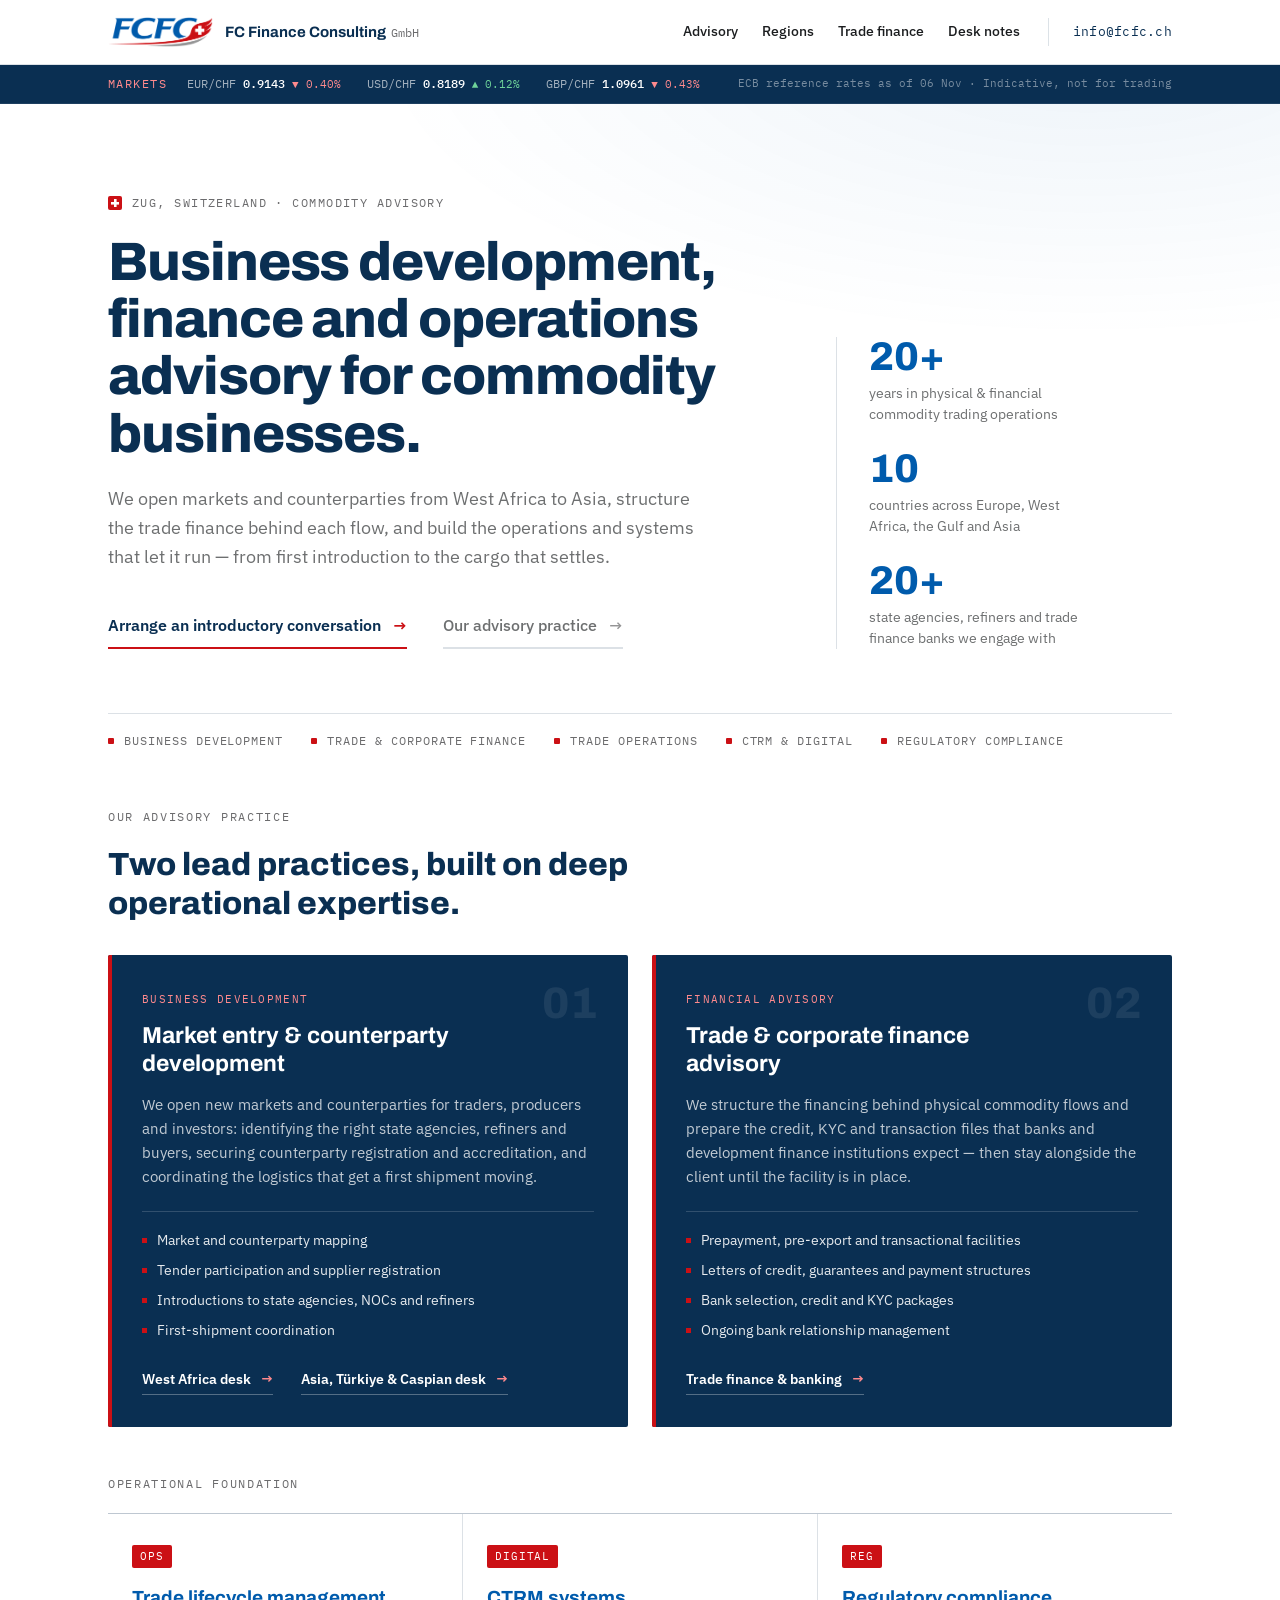
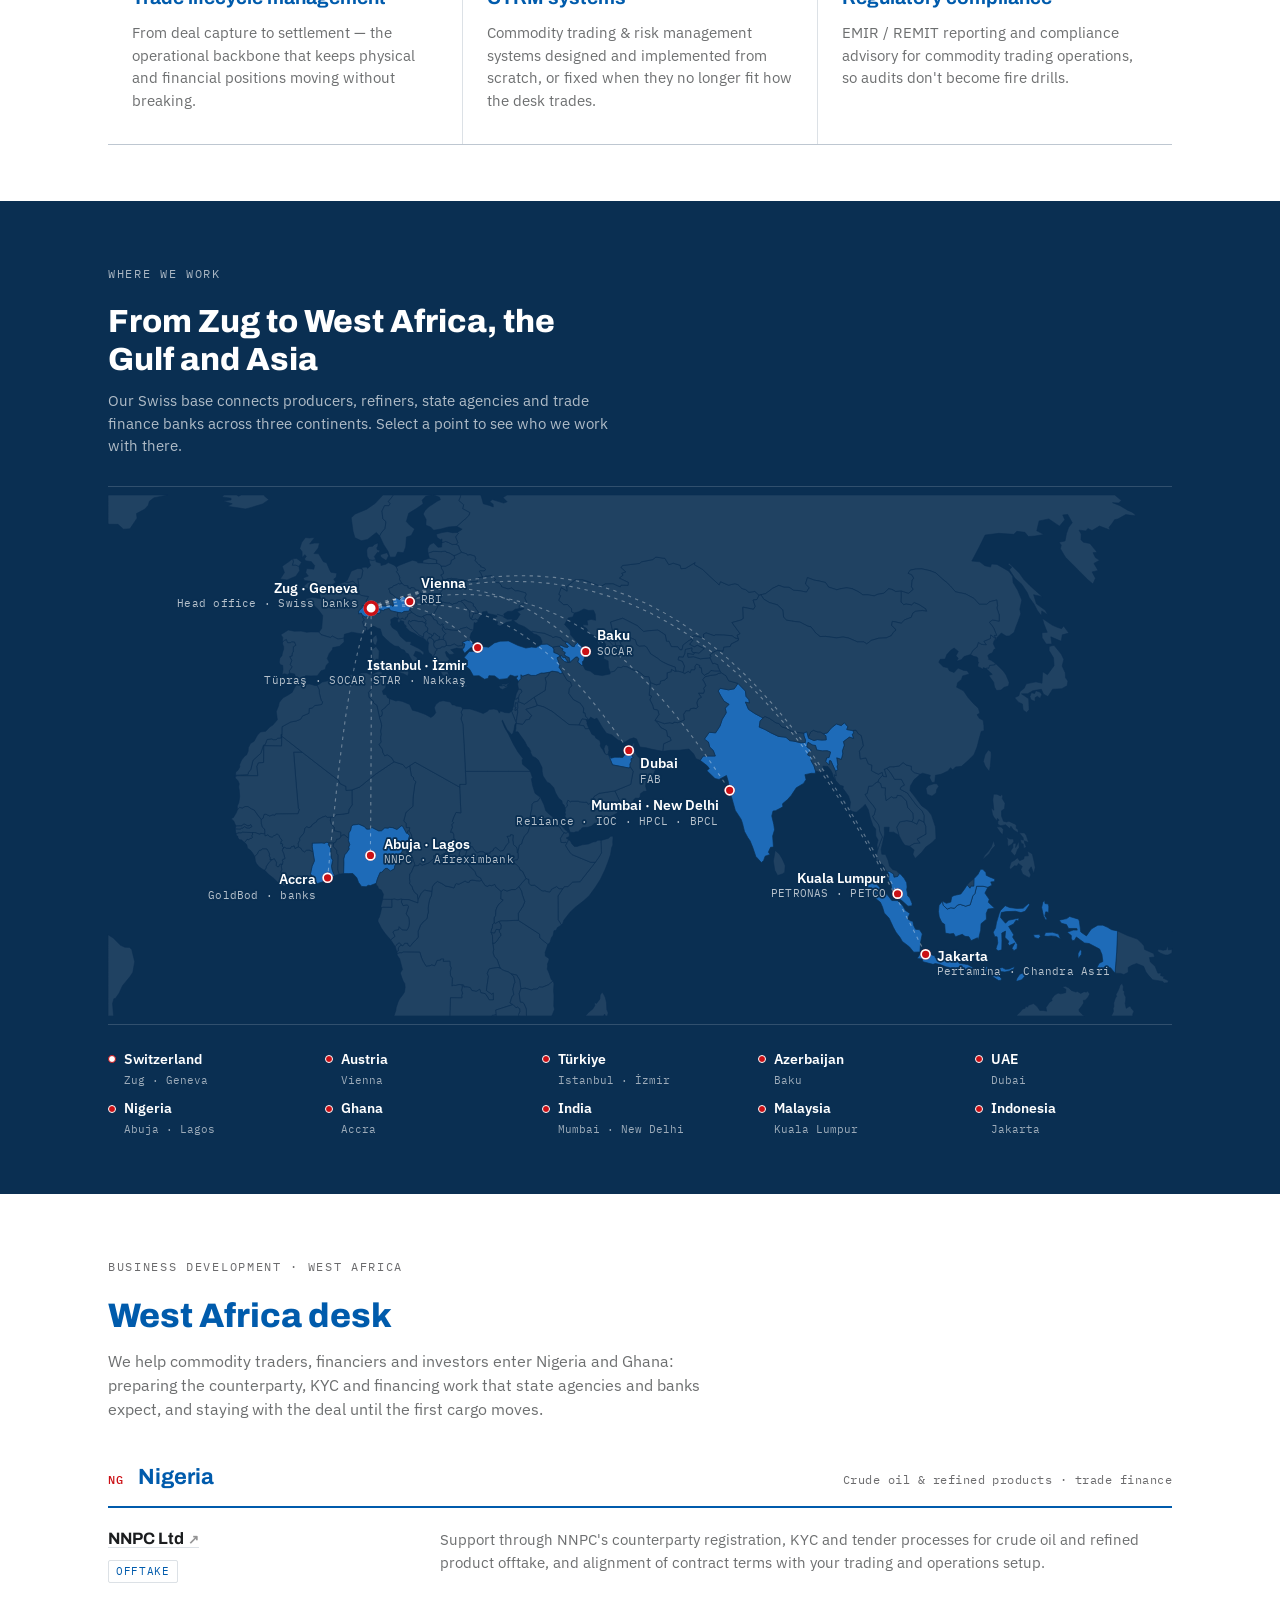
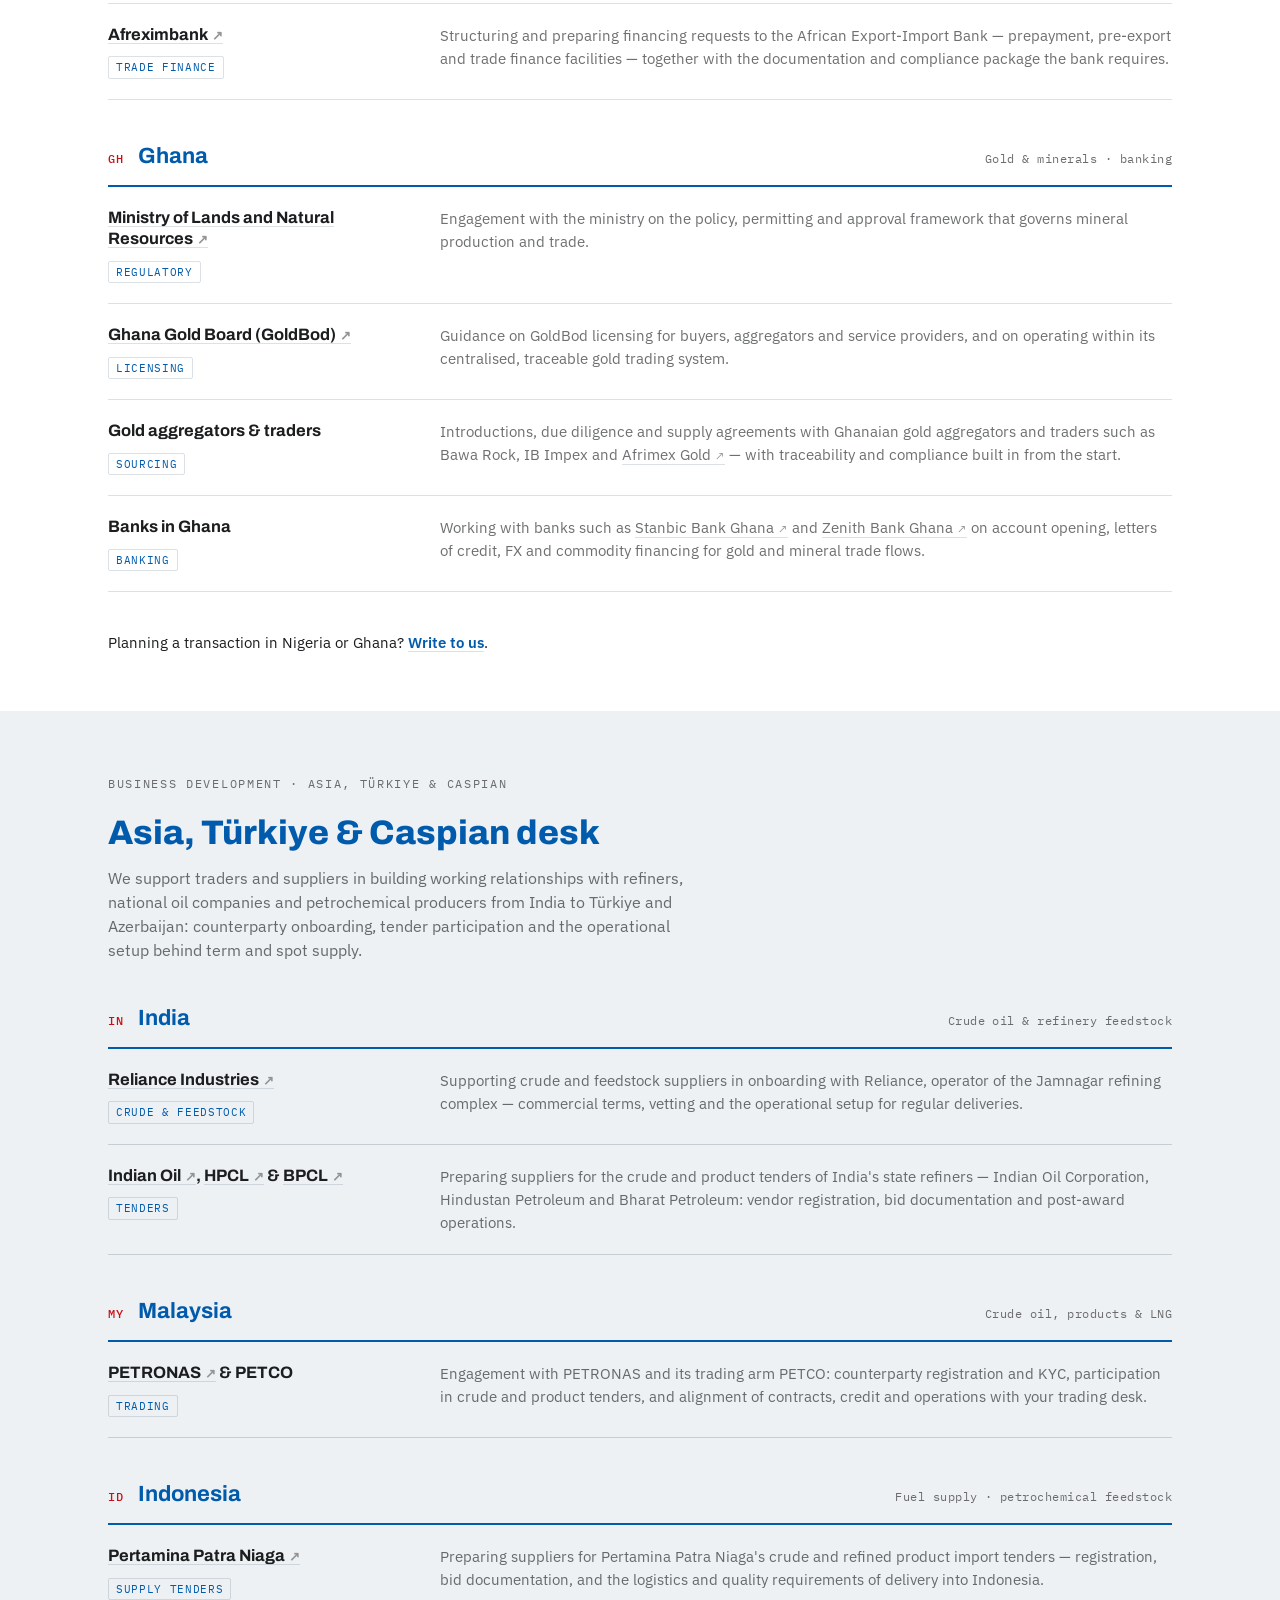
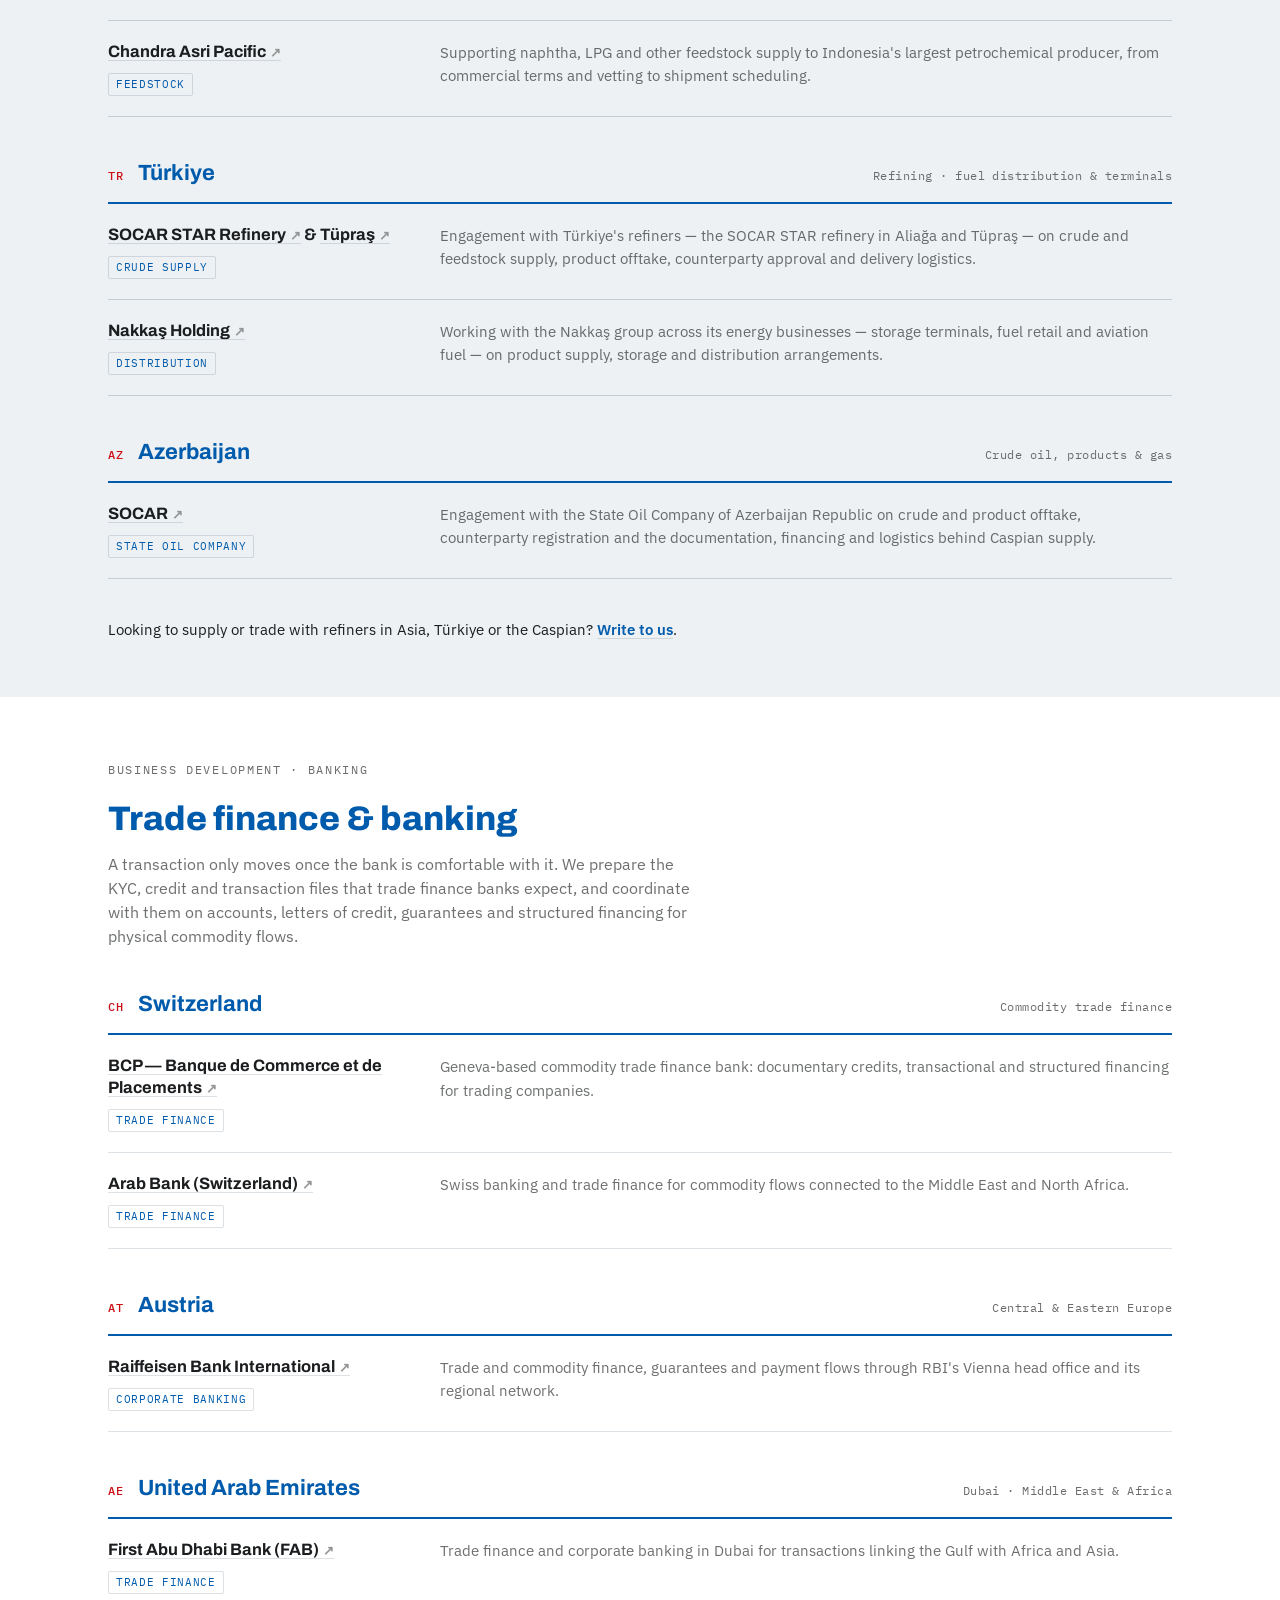
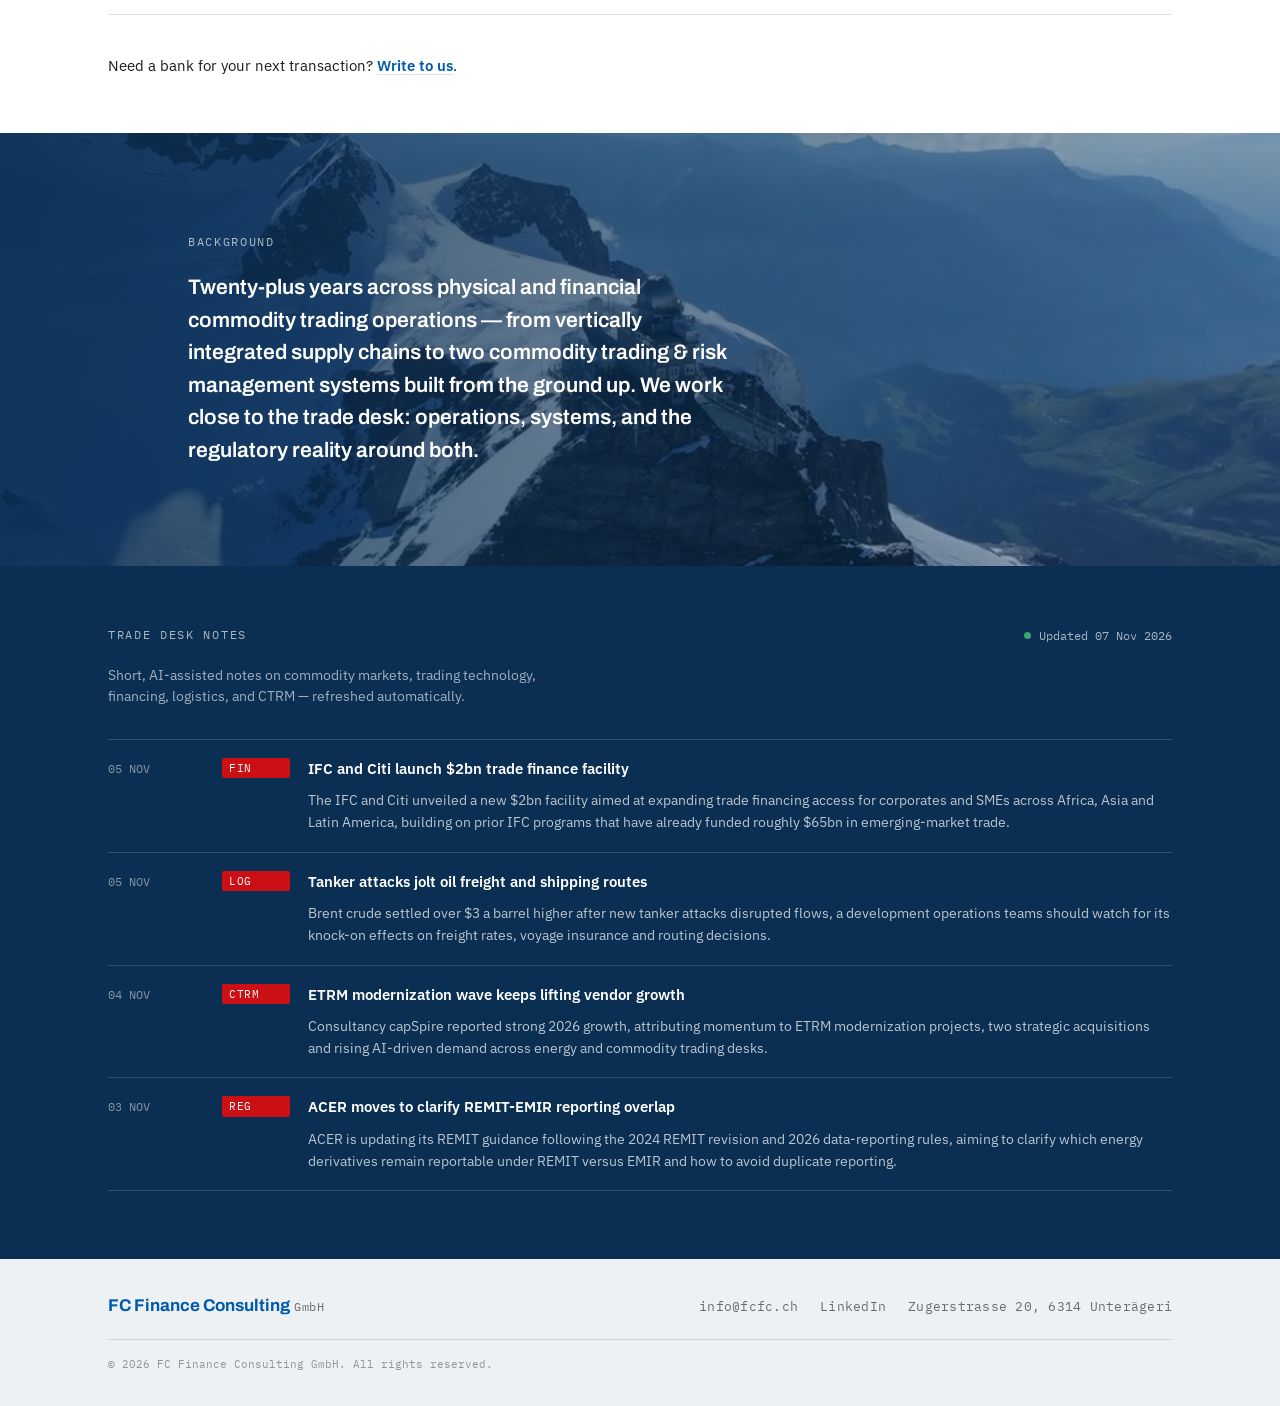
==== commit a9663169: "News feed: cover organisations named on the site, add source links and DE/FR/IT translations Co-Auth" ====
--- a/index.html
+++ b/index.html
@@ -8,7 +8,7 @@
 <link rel="preconnect" href="https://fonts.googleapis.com">
 <link rel="preconnect" href="https://fonts.gstatic.com" crossorigin>
 <link href="https://fonts.googleapis.com/css2?family=Archivo:wght@600;700;800&family=IBM+Plex+Sans:wght@400;500;600&family=IBM+Plex+Mono:wght@400;500&display=swap" rel="stylesheet">
-<link rel="stylesheet" href="assets/style.css?v=20261107f">
+<link rel="stylesheet" href="assets/style.css?v=20261107g">
 <link rel="icon" href="assets/favicon/favicon.ico" sizes="any">
 <link rel="icon" type="image/png" sizes="32x32" href="assets/favicon/favicon-32x32.png">
 <link rel="icon" type="image/png" sizes="16x16" href="assets/favicon/favicon-16x16.png">
@@ -436,6 +436,6 @@
   </div>
 </footer>
 
-<script src="assets/script.js?v=20261107f"></script>
+<script src="assets/script.js?v=20261107g"></script>
 </body>
 </html>
--- a/assets/style.css
+++ b/assets/style.css
@@ -871,3 +871,18 @@
 @media (max-width: 900px) {
   .ticker-src { display: none; }
 }
+
+/* news: company label and source links */
+.ledger-company {
+  display: block;
+  font-family: var(--font-mono);
+  font-size: 11px;
+  font-weight: 400;
+  letter-spacing: 0.06em;
+  text-transform: uppercase;
+  color: #FF8A8D;
+  margin-bottom: 4px;
+}
+.ledger-link { color: inherit; text-decoration: none; border-bottom: 1px solid rgba(255,255,255,0.25); }
+.ledger-link:hover { border-bottom-color: #FF8A8D; }
+.ledger-ext { font-size: 0.8em; margin-left: 5px; color: rgba(255,255,255,0.5); }
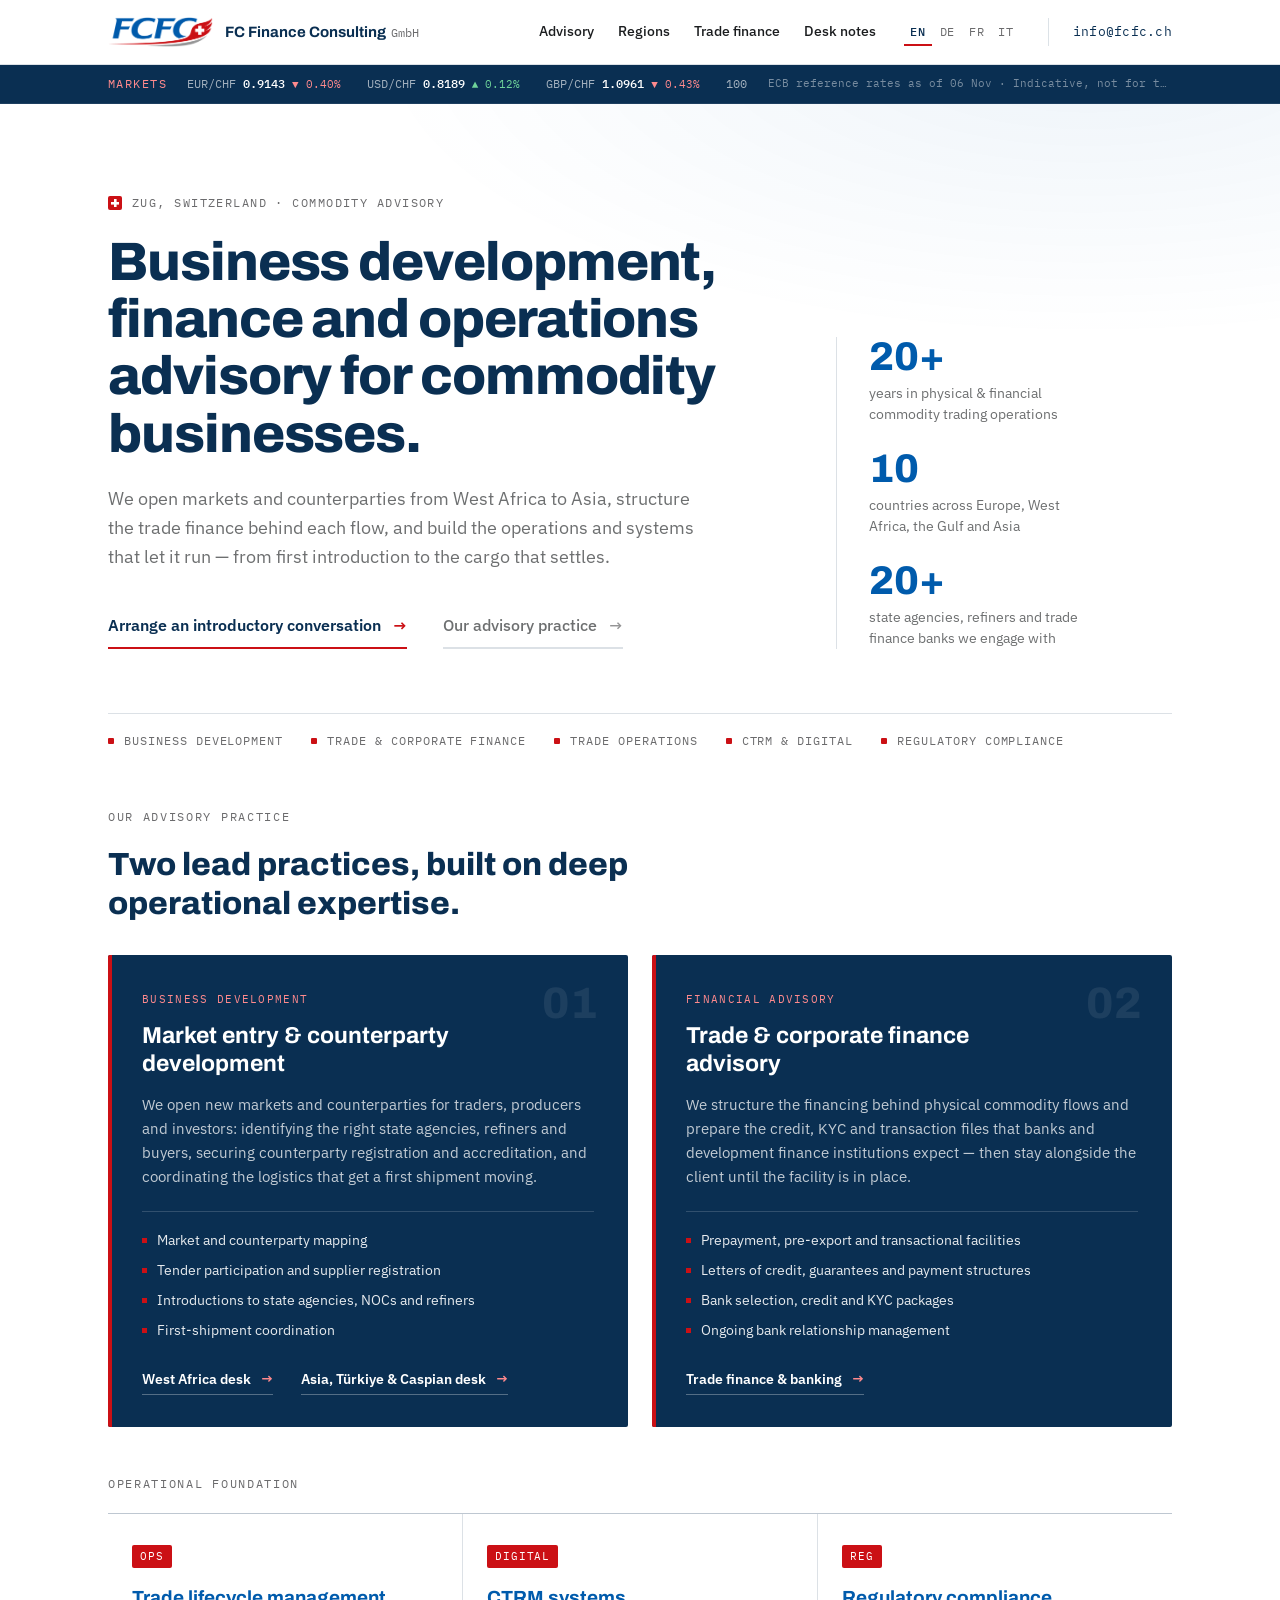
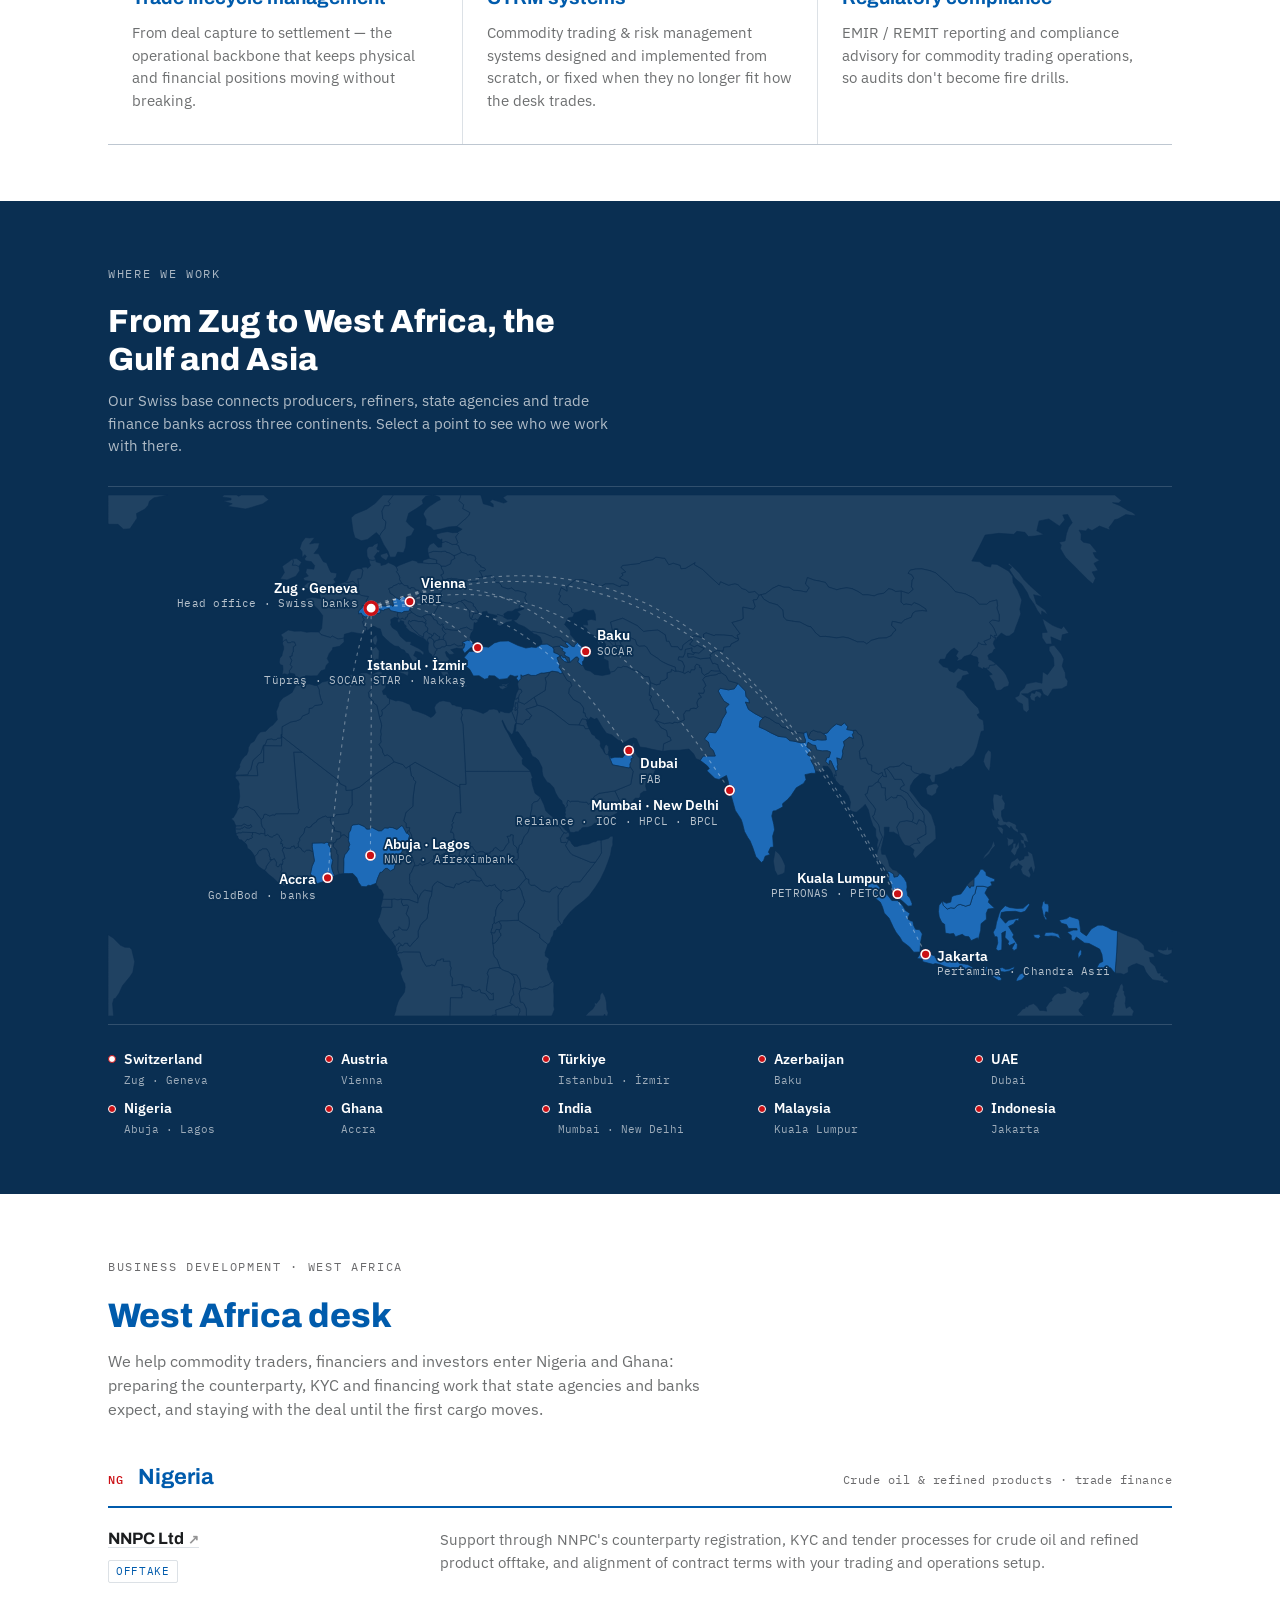
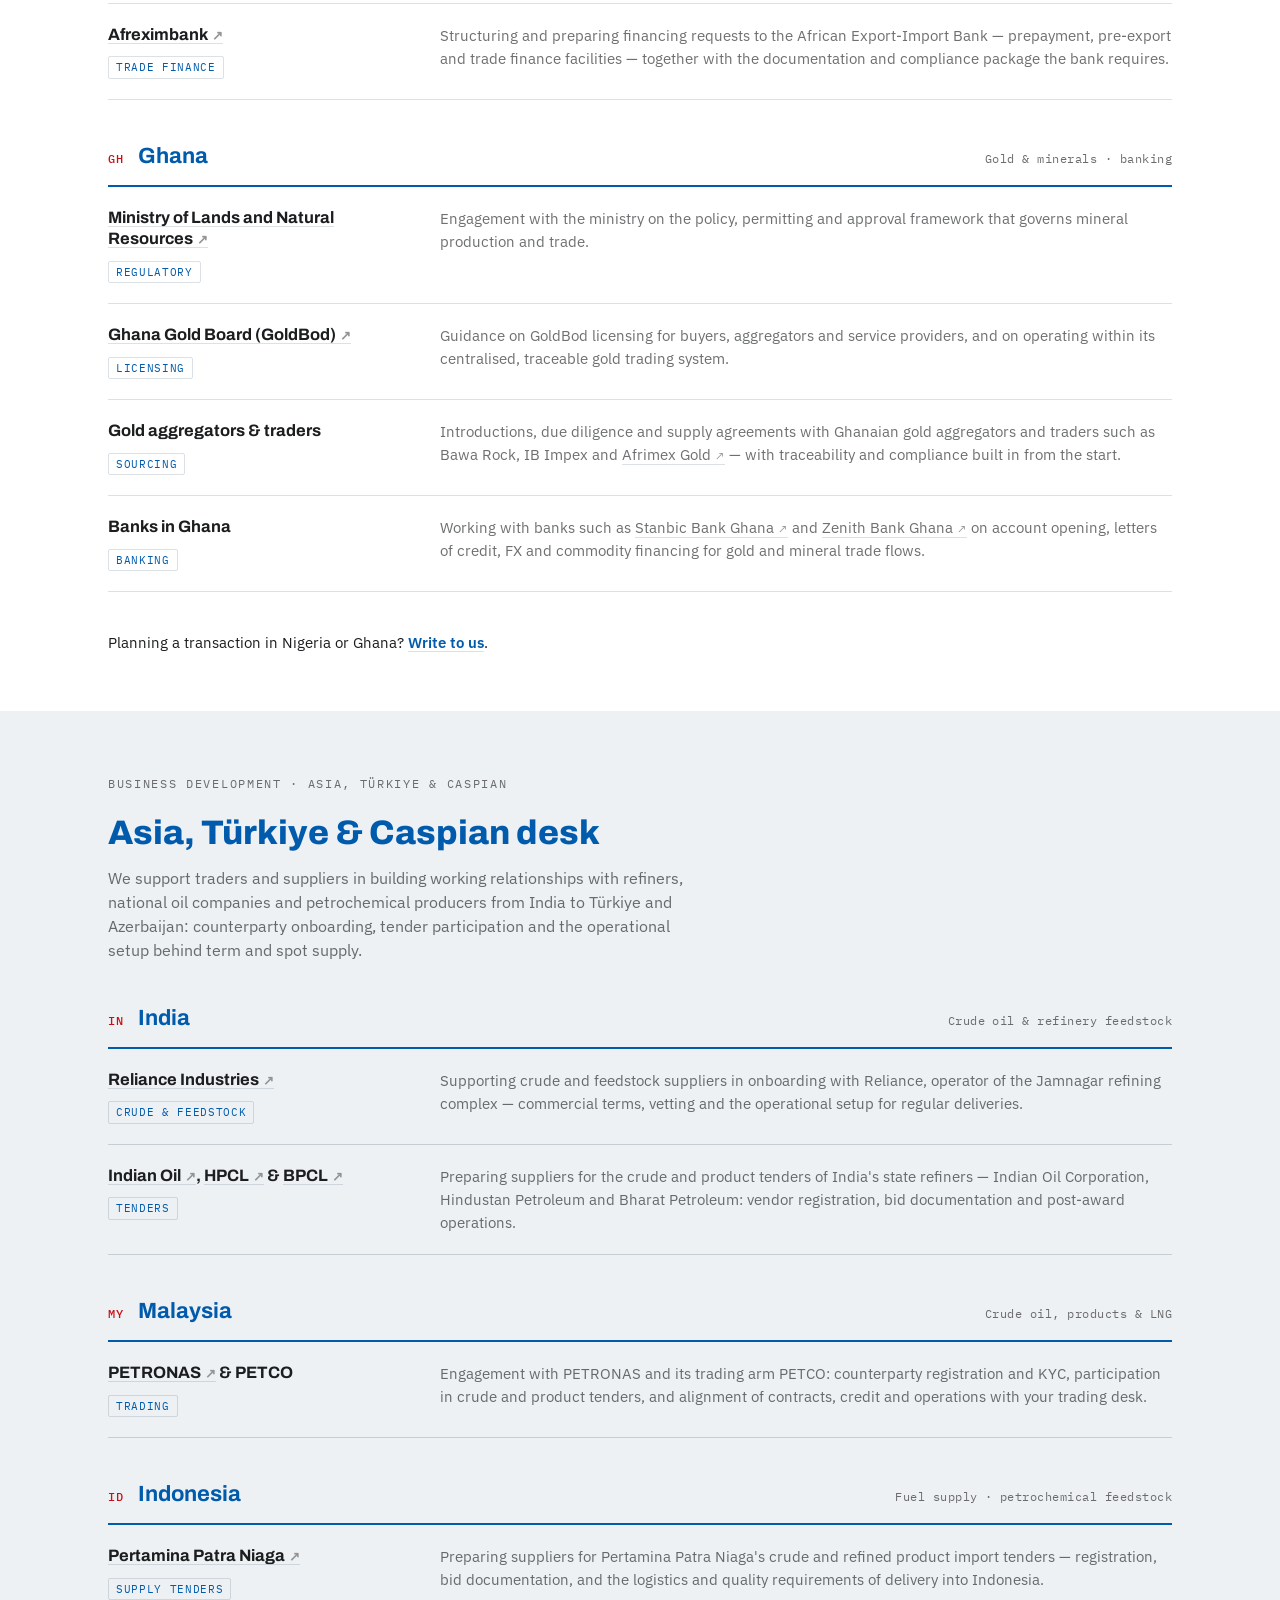
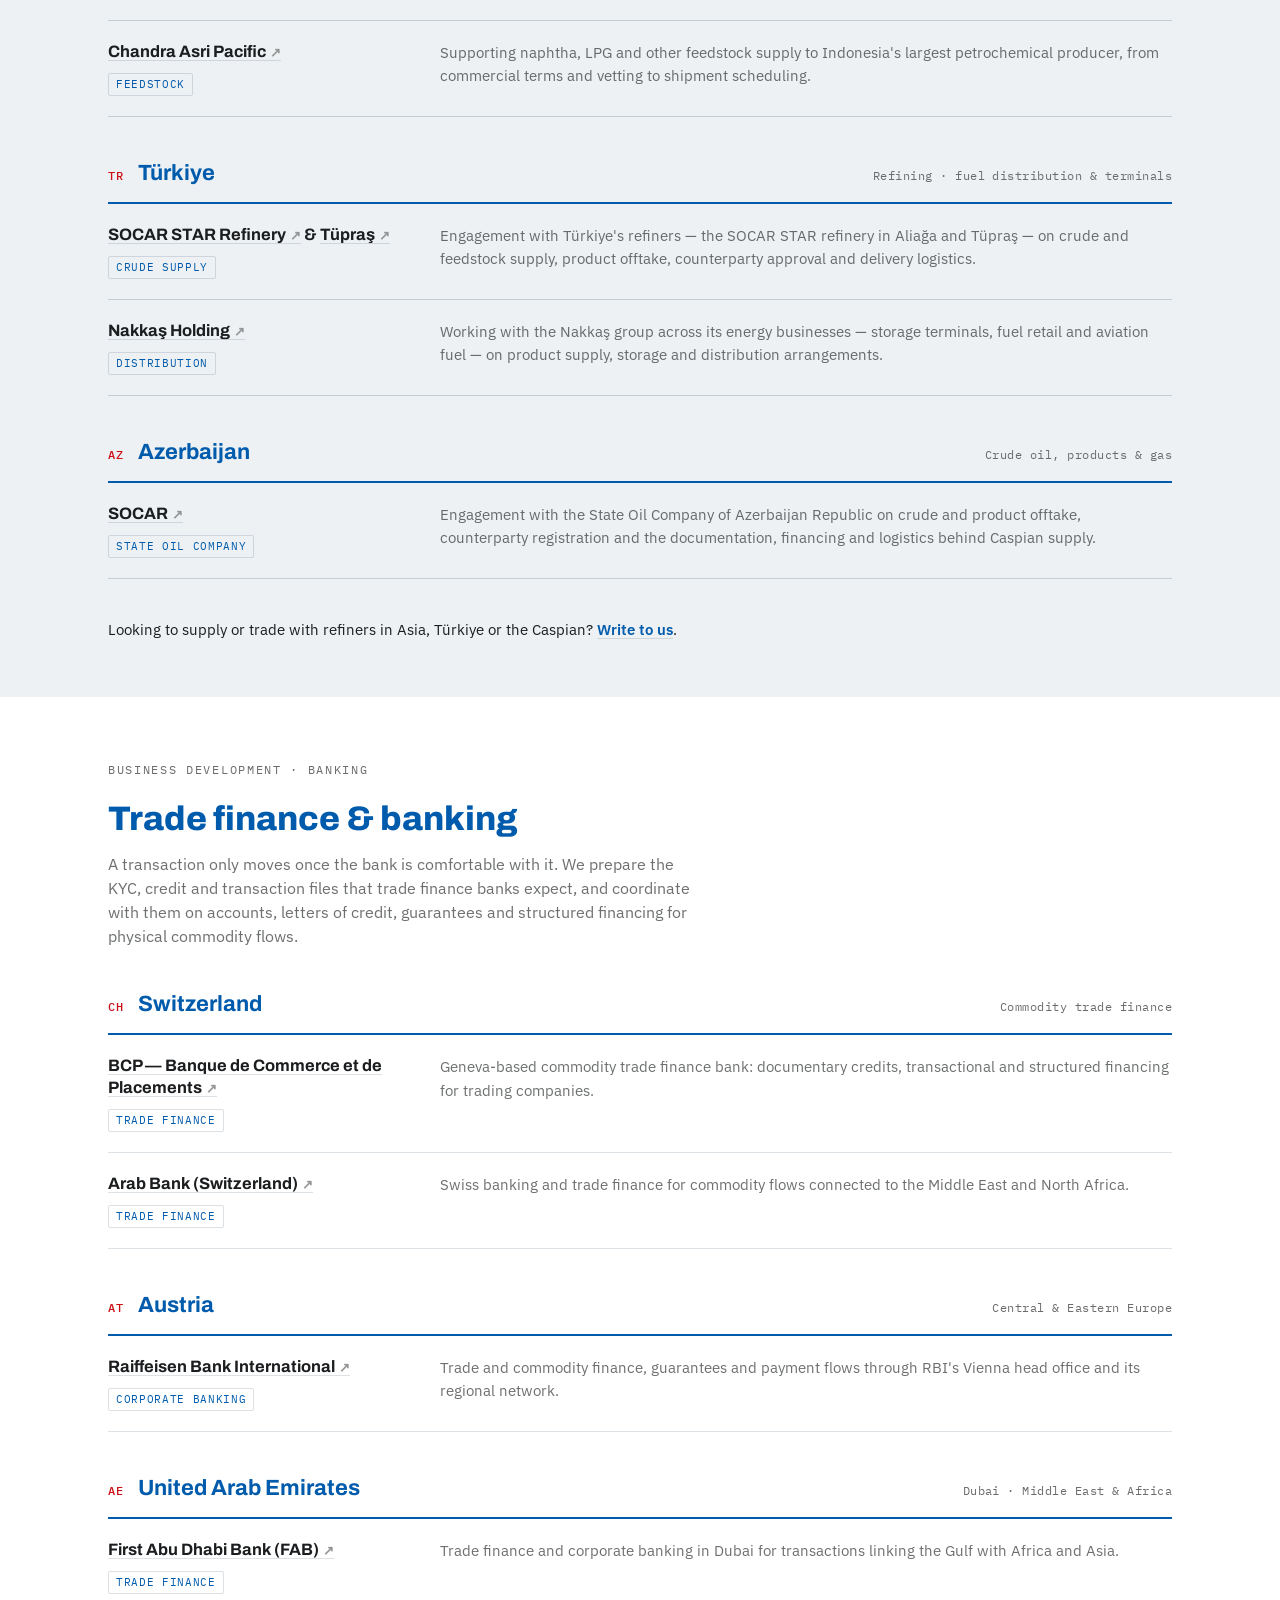
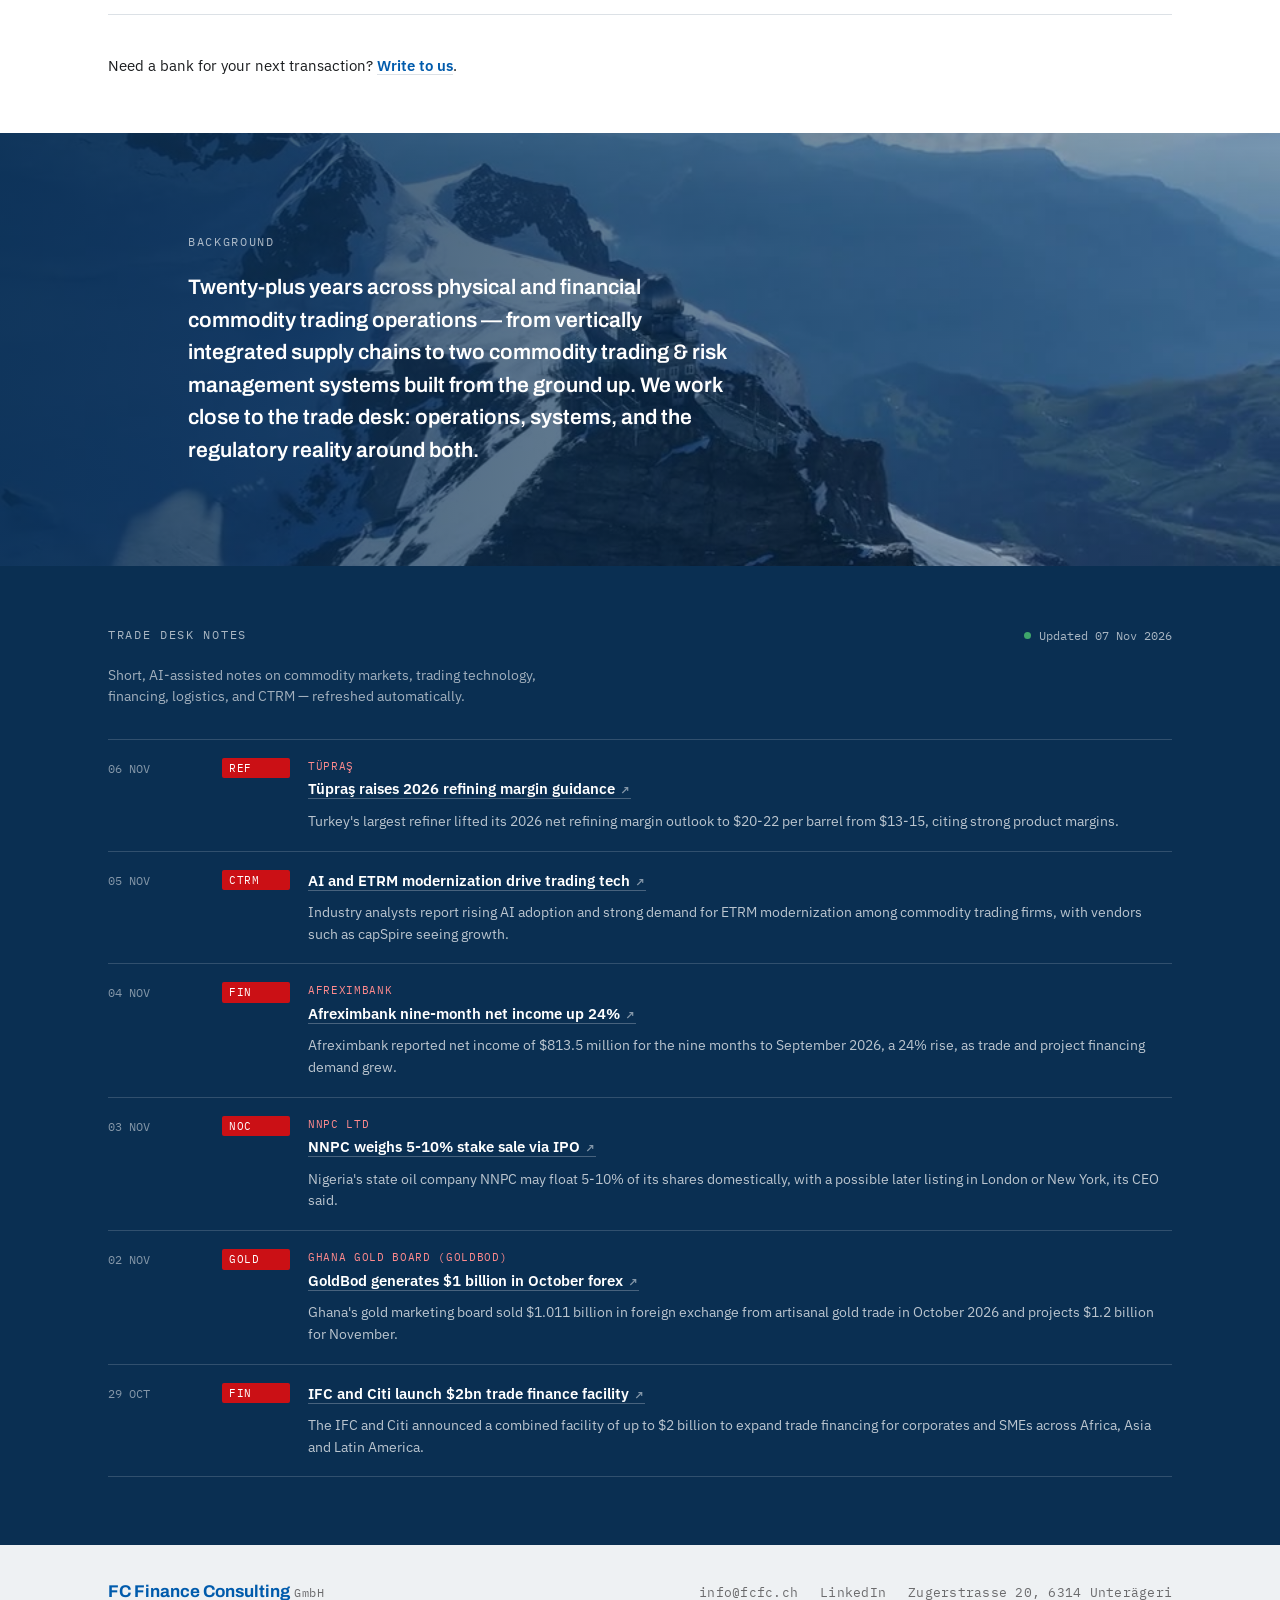
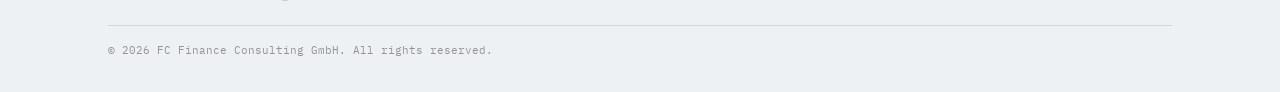
==== commit 68494fd9: "Add German, French and Italian versions with language switcher and auto-build Co-Authored-By: Claude" ====
--- a/index.html
+++ b/index.html
@@ -5,10 +5,16 @@
 <meta name="viewport" content="width=device-width, initial-scale=1.0">
 <title>FC Finance Consulting GmbH — Trade Operations &amp; Compliance Advisory</title>
 <meta name="description" content="FC Finance Consulting GmbH — trade operations and compliance advisory for commodity businesses. CTRM systems, trade lifecycle management, EMIR/REMIT compliance, business development in West Africa (Nigeria, Ghana) Asia (India, Malaysia, Indonesia), Türkiye and Azerbaijan; trade finance banking in Switzerland, Austria and the UAE. Zug, Switzerland.">
+<meta name="fcfc-base" content="">
+<link rel="alternate" hreflang="en" href="https://www.fcfc.ch/">
+<link rel="alternate" hreflang="de" href="https://www.fcfc.ch/de/">
+<link rel="alternate" hreflang="fr" href="https://www.fcfc.ch/fr/">
+<link rel="alternate" hreflang="it" href="https://www.fcfc.ch/it/">
+<link rel="alternate" hreflang="x-default" href="https://www.fcfc.ch/">
 <link rel="preconnect" href="https://fonts.googleapis.com">
 <link rel="preconnect" href="https://fonts.gstatic.com" crossorigin>
 <link href="https://fonts.googleapis.com/css2?family=Archivo:wght@600;700;800&family=IBM+Plex+Sans:wght@400;500;600&family=IBM+Plex+Mono:wght@400;500&display=swap" rel="stylesheet">
-<link rel="stylesheet" href="assets/style.css?v=20261107g">
+<link rel="stylesheet" href="assets/style.css?v=20261107j">
 <link rel="icon" href="assets/favicon/favicon.ico" sizes="any">
 <link rel="icon" type="image/png" sizes="32x32" href="assets/favicon/favicon-32x32.png">
 <link rel="icon" type="image/png" sizes="16x16" href="assets/favicon/favicon-16x16.png">
@@ -27,6 +33,12 @@
       <a href="#footprint">Regions</a>
       <a href="#banks">Trade finance</a>
       <a href="#news">Desk notes</a>
+    </div>
+    <div class="lang-switch" role="navigation" aria-label="Language">
+      <a data-lang="en" href="./" aria-current="true" hreflang="en">EN</a>
+      <a data-lang="de" href="de/" hreflang="de">DE</a>
+      <a data-lang="fr" href="fr/" hreflang="fr">FR</a>
+      <a data-lang="it" href="it/" hreflang="it">IT</a>
     </div>
     <a class="topbar-mail" href="mailto:info@fcfc.ch">info@fcfc.ch</a>
   </div>
@@ -436,6 +448,6 @@
   </div>
 </footer>
 
-<script src="assets/script.js?v=20261107g"></script>
+<script src="assets/script.js?v=20261107i"></script>
 </body>
 </html>
--- a/assets/style.css
+++ b/assets/style.css
@@ -886,3 +886,31 @@
 .ledger-link { color: inherit; text-decoration: none; border-bottom: 1px solid rgba(255,255,255,0.25); }
 .ledger-link:hover { border-bottom-color: #FF8A8D; }
 .ledger-ext { font-size: 0.8em; margin-left: 5px; color: rgba(255,255,255,0.5); }
+
+/* ---------- language switcher ---------- */
+.lang-switch {
+  display: flex;
+  gap: 2px;
+  font-family: var(--font-mono);
+  font-size: 12px;
+  letter-spacing: 0.06em;
+}
+.lang-switch a {
+  color: var(--gray);
+  text-decoration: none;
+  padding: 5px 6px;
+  border-radius: 2px;
+}
+.lang-switch a:hover { color: var(--blue-deep); background: var(--paper-dim); }
+.lang-switch a[aria-current="true"] { color: var(--blue-deep); font-weight: 500; box-shadow: inset 0 -2px 0 var(--red); border-radius: 0; }
+@media (max-width: 560px) {
+  .topbar-inner { gap: 14px; }
+  .lang-switch a { padding: 5px 4px; }
+  .topbar-mail { display: none; }
+}
+
+/* long words (German compounds) must never overflow */
+h1, h2, h3, h4, .hero-lede, .practice p, .counterparty p, .fact dd { overflow-wrap: break-word; hyphens: manual; }
+@media (max-width: 560px) { .hero .hero-headline { font-size: 30px; line-height: 1.12; } }
+:lang(de) .counterparty p, :lang(de) .practice p, :lang(de) .fact dd { hyphens: auto; -webkit-hyphens: auto; }
+.ticker-src { max-width: 38%; overflow: hidden; text-overflow: ellipsis; }
